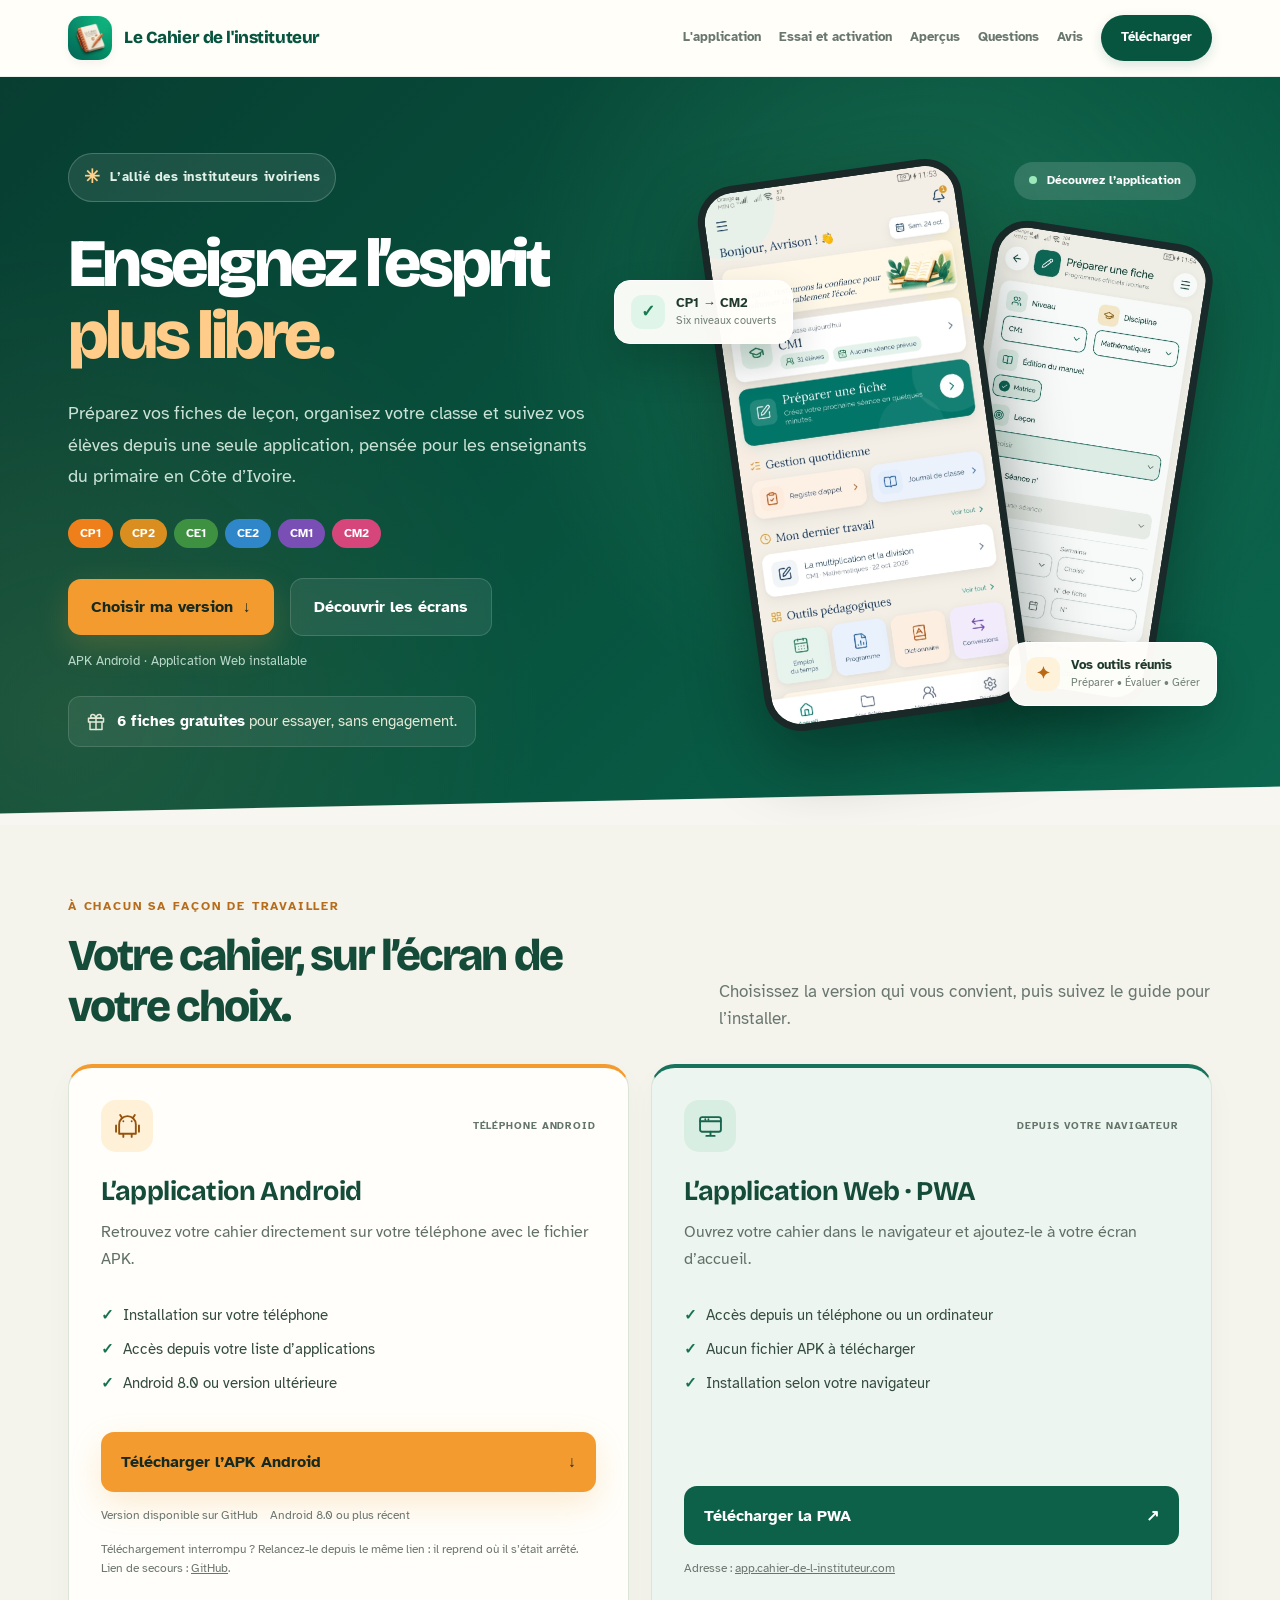
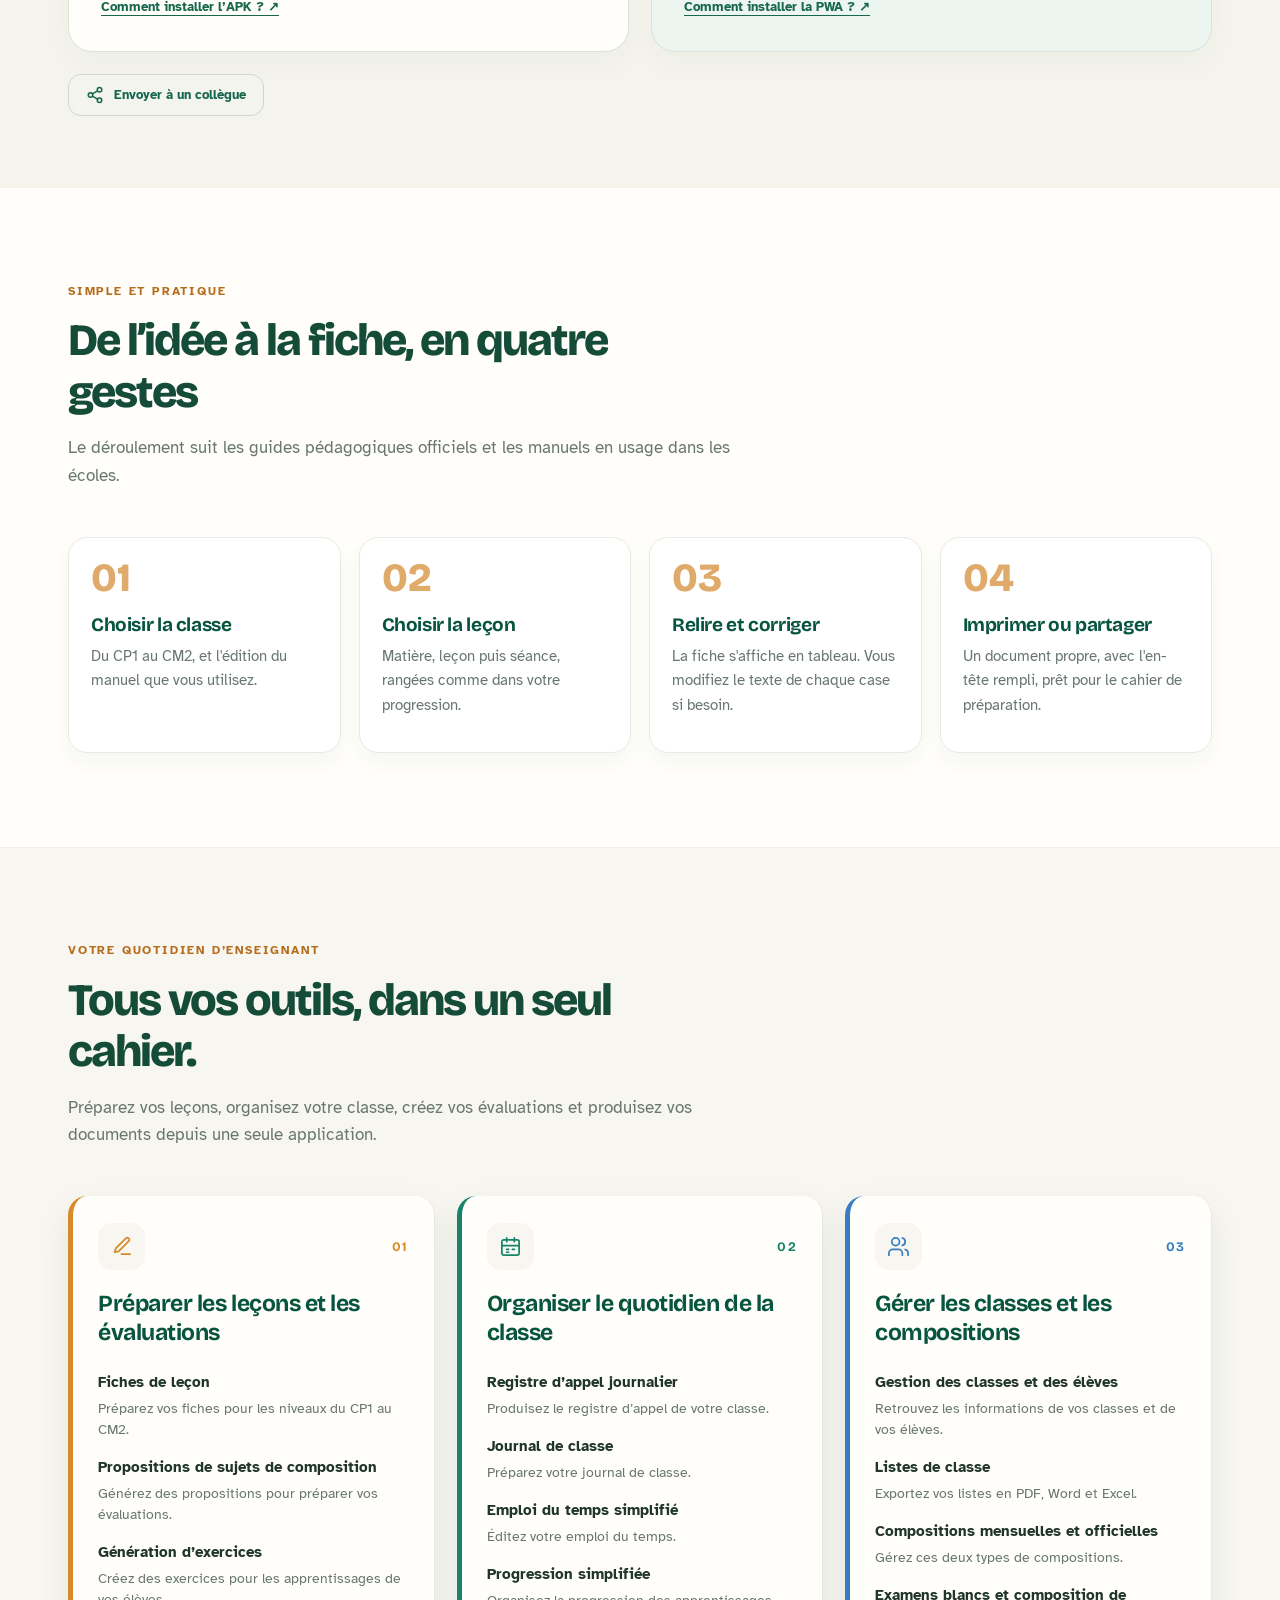
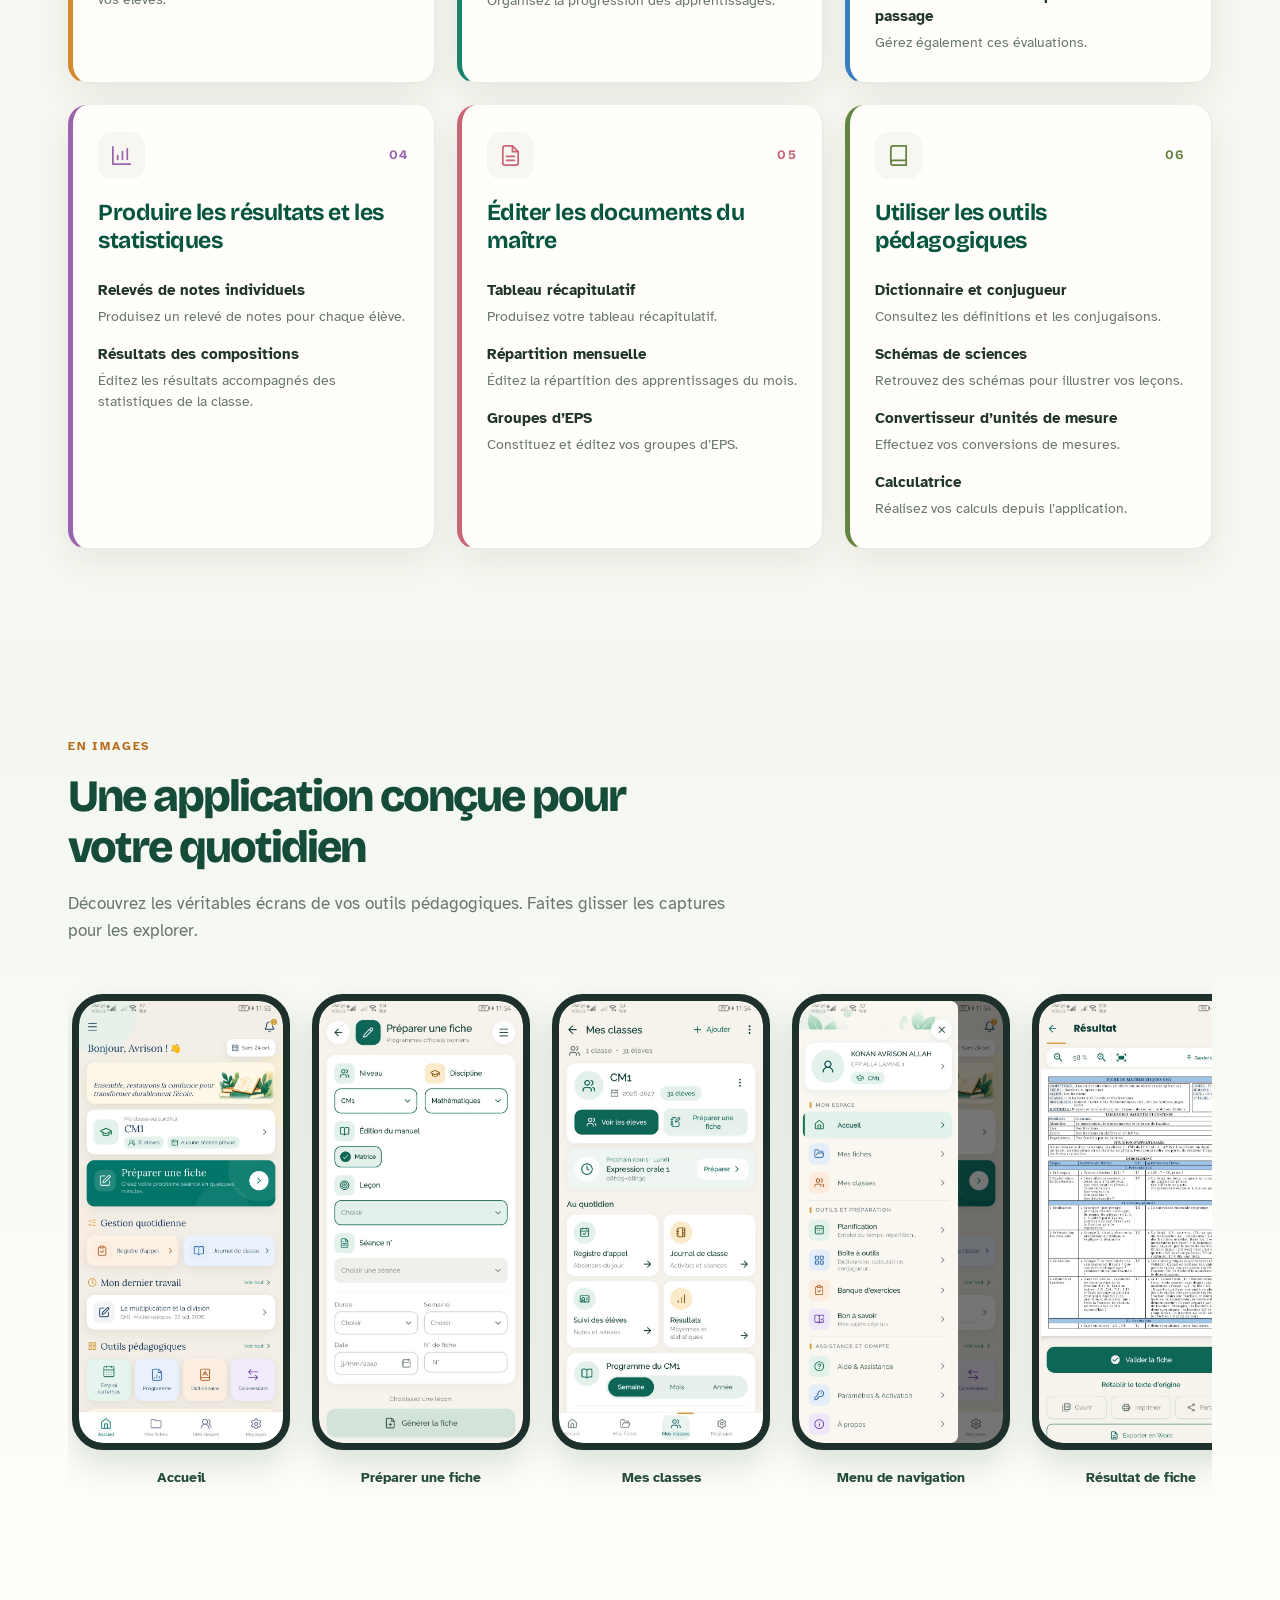
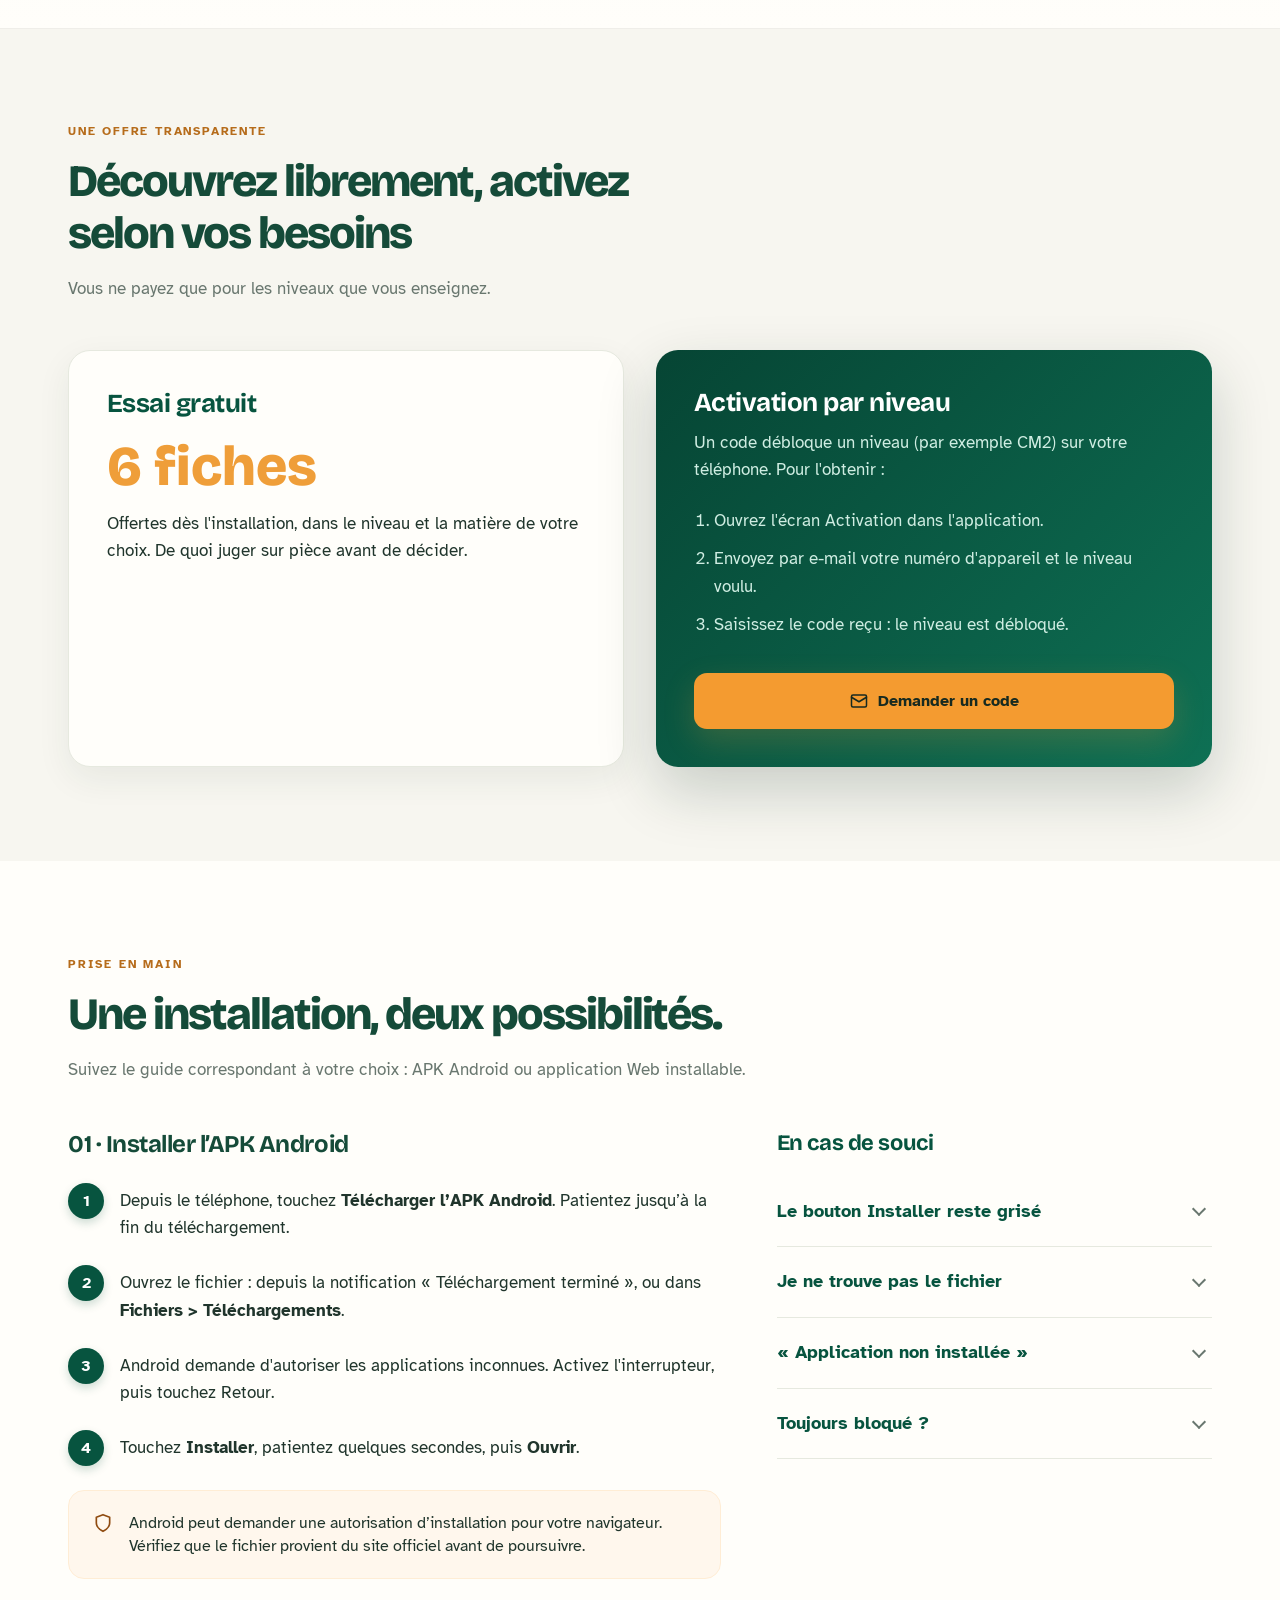
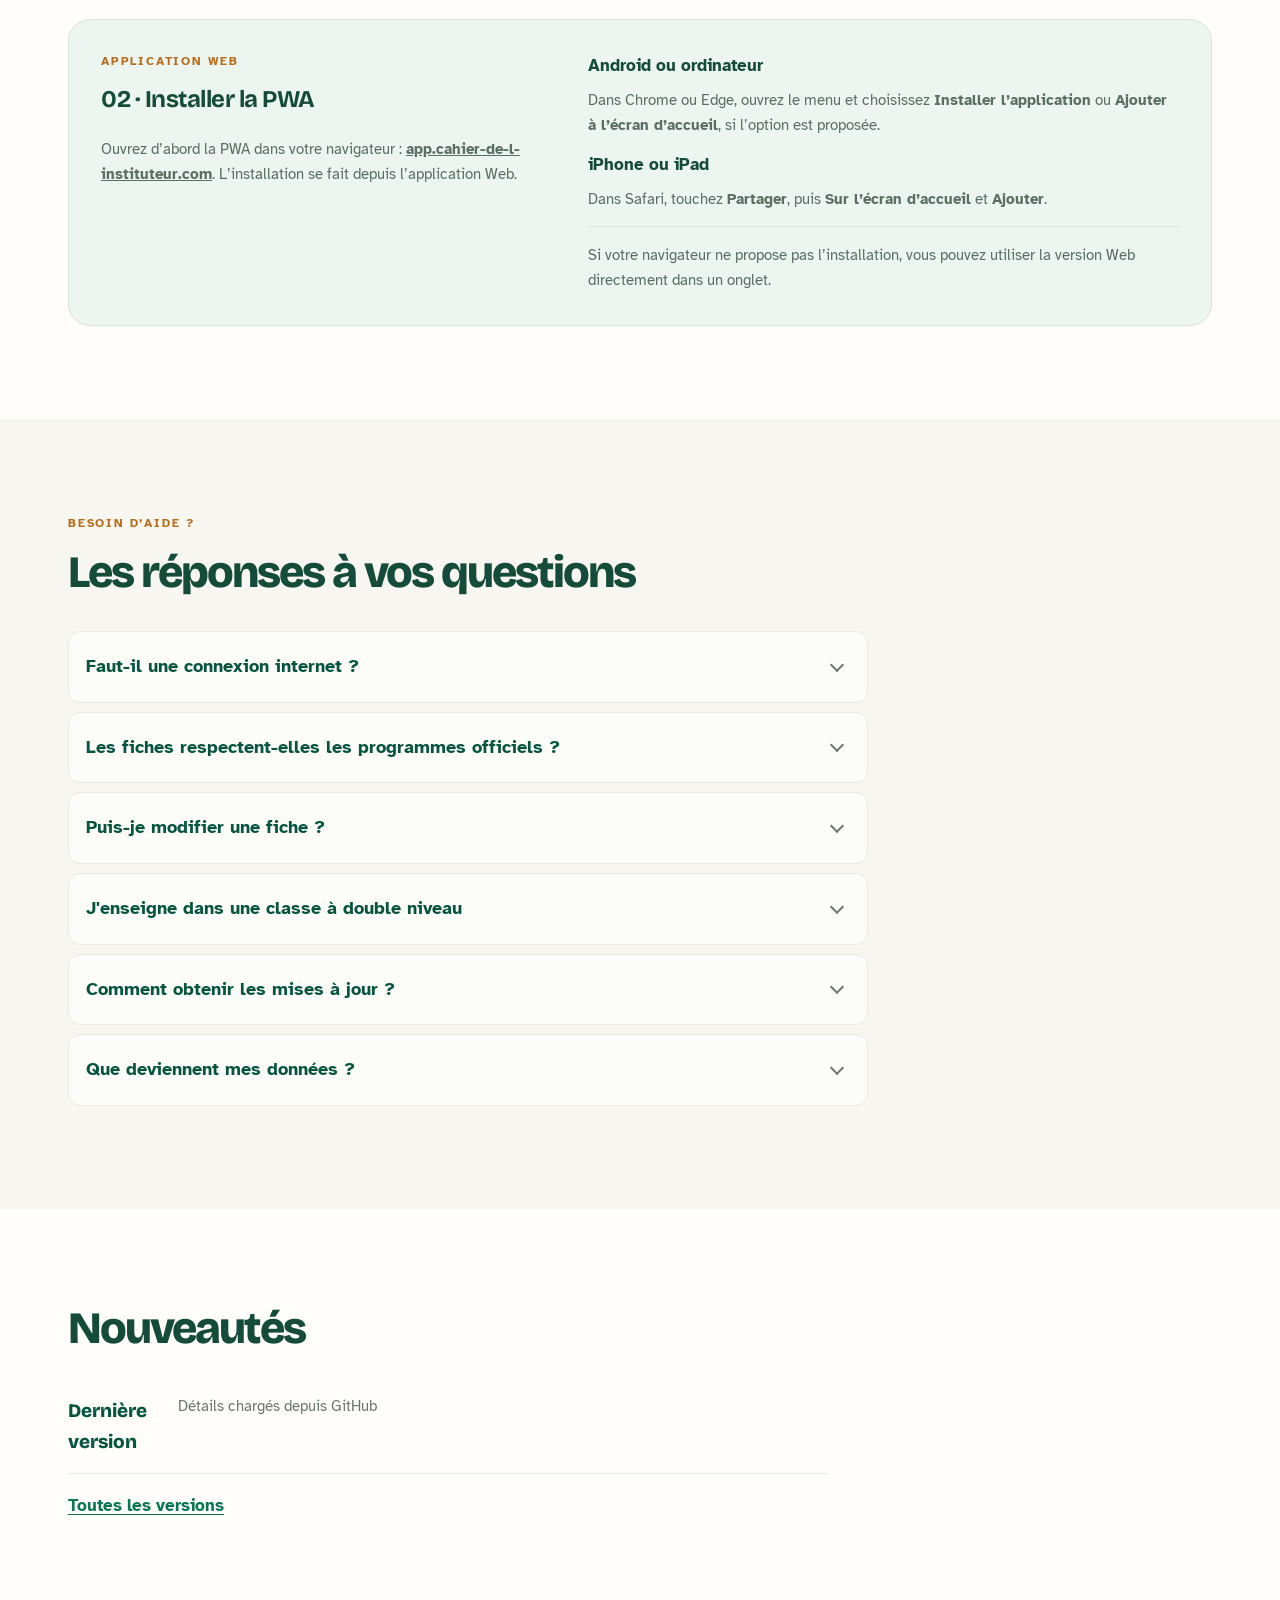
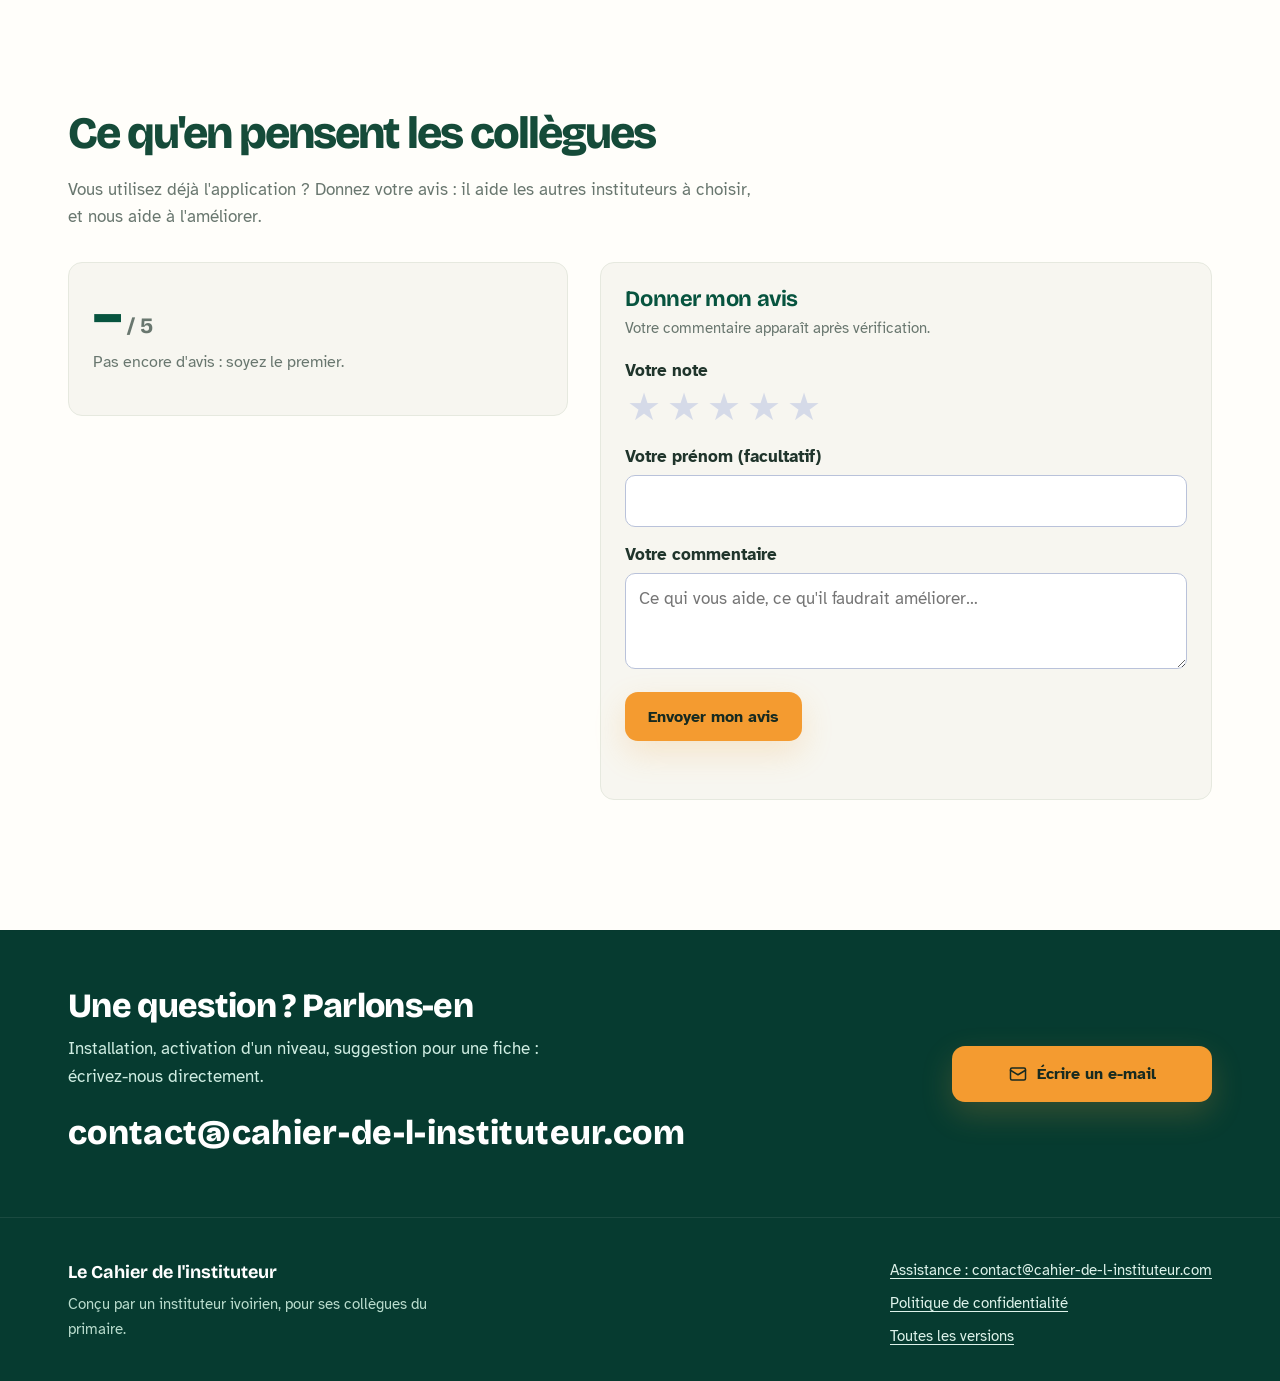
==== index.html @ 4573db26 "Mise a jour : version 1.9.7 (build 32) ; boutons vers l'APK 1.9.7 (R2) Co-Authored-By: Claude Fable " ====
<!DOCTYPE html>
<html lang="fr">
<head>
<meta charset="UTF-8">
<meta name="viewport" content="width=device-width, initial-scale=1, viewport-fit=cover">
<title>Le Cahier de l'instituteur — Le compagnon des enseignants du primaire</title>
<meta name="description" content="Préparez vos fiches de leçon en quelques minutes, du CP1 au CM2, selon les programmes officiels de Côte d'Ivoire. Application Android gratuite à l'essai : 6 fiches gratuites.">

<meta property="og:type" content="website">
<meta property="og:title" content="Le Cahier de l'instituteur">
<meta property="og:description" content="Vos fiches de leçon prêtes en quelques minutes, du CP1 au CM2. 6 fiches gratuites pour essayer.">
<meta property="og:url" content="https://avrison2026.github.io/cahier-instituteur-site/">
<meta property="og:image" content="https://avrison2026.github.io/cahier-instituteur-site/images/apercu-partage.jpg">
<meta property="og:image:width" content="1200">
<meta property="og:image:height" content="630">
<meta property="og:image:alt" content="Le Cahier de l'instituteur : vos fiches de leçon prêtes en quelques minutes, du CP1 au CM2">
<meta name="twitter:card" content="summary_large_image">
<meta name="theme-color" content="#064E3B">

<link rel="icon" href="images/logo-officiel-192.png" type="image/png">
<link rel="apple-touch-icon" href="images/logo-officiel-180.png">
<link rel="preconnect" href="https://fonts.googleapis.com">
<link rel="preconnect" href="https://fonts.gstatic.com" crossorigin>
<link href="https://fonts.googleapis.com/css2?family=Atkinson+Hyperlegible:wght@400;700&family=Bricolage+Grotesque:opsz,wght@12..96,500;12..96,700;12..96,800&display=swap" rel="stylesheet">
<style>
  :root {
    --encre: #064E3B; /* vert emeraude profond (couleurs de l'application) */
    --encre-2: #047857;
    --texte: #24252A; /* anthracite de l'application */
    --texte-doux: #5B6170;
    --fond: #FAF9F6; /* ivoire de l'application */
    --papier: #FFFFFF;
    --orange: #EA580C; /* orange de l'application */
    --orange-texte: #9A3412;
    --vert-wa: #1AA856;
    --ligne: #E7E3DA;
    --marge: #E26A6A;
    --bordure: #ECE8DF;
    --titre: 'Bricolage Grotesque', 'Segoe UI', Roboto, sans-serif;
    --corps: 'Atkinson Hyperlegible', 'Segoe UI', Roboto, Arial, sans-serif;
    --ombre-douce: 0 10px 25px -5px rgba(6, 78, 59, 0.08);
    --ombre-forte: 0 25px 50px -12px rgba(6, 78, 59, 0.25);
  }

  *, *::before, *::after { box-sizing: border-box; }
  html { scroll-behavior: smooth; scroll-padding-top: 80px; }
  @media (prefers-reduced-motion: reduce) { html { scroll-behavior: auto; } }

  body {
    margin: 0;
    background: var(--fond);
    color: var(--texte);
    font-family: var(--corps);
    font-size: 17px;
    line-height: 1.65;
    -webkit-font-smoothing: antialiased;
    -moz-osx-font-smoothing: grayscale;
    padding-bottom: env(safe-area-inset-bottom, 0px);
  }
  h1, h2, h3 { font-family: var(--titre); margin: 0; line-height: 1.15; letter-spacing: -0.02em; }
  p { margin: 0 0 16px; }
  a { color: inherit; transition: color 0.2s ease; }
  img { max-width: 100%; display: block; }
  svg { flex-shrink: 0; }
  :focus-visible { outline: 3px solid var(--orange); outline-offset: 3px; border-radius: 8px; }

  .wrap { max-width: 1140px; margin: 0 auto; padding: 0 24px; }

  /* ---------- barre du haut ---------- */
  .barre {
    position: sticky; top: 0; z-index: 20;
    background: rgba(250, 249, 246, 0.88);
    backdrop-filter: blur(12px);
    -webkit-backdrop-filter: blur(12px);
    border-bottom: 1px solid rgba(236, 232, 223, 0.8);
    padding-top: env(safe-area-inset-top, 0px);
    transition: all 0.3s ease;
  }
  .barre .wrap { display: flex; align-items: center; justify-content: space-between; height: 64px; gap: 16px; }
  .marque { display: flex; align-items: center; gap: 12px; text-decoration: none; color: var(--encre); font-family: var(--titre); font-weight: 800; font-size: 18px; letter-spacing: -0.01em; }
  .marque img { width: 36px; height: 36px; border-radius: 10px; box-shadow: 0 4px 10px rgba(0,0,0,0.05); }
  .barre nav { display: flex; align-items: center; gap: 28px; }
  .barre nav a { color: var(--texte-doux); text-decoration: none; font-size: 15px; font-weight: 500; }
  .barre nav a:hover { color: var(--encre); }
  .barre .mini-btn {
    background: var(--encre); color: #fff; font-weight: 700;
    padding: 10px 18px; border-radius: 10px;
    box-shadow: 0 4px 12px rgba(6, 78, 59, 0.15);
  }
  .barre .mini-btn:hover { color: #fff; background: var(--encre-2); transform: translateY(-1px); }
  @media (max-width: 768px) { .barre nav a:not(.mini-btn) { display: none; } }

  /* ---------- héros ---------- */
  .hero {
    background-color: var(--encre);
    background-image: radial-gradient(circle at 100% 0%, rgba(255,255,255,0.05) 0%, transparent 40%),
                      repeating-linear-gradient(to bottom, transparent 0 31px, rgba(255,255,255,0.03) 31px 32px);
    color: #fff;
    padding: 72px 0 96px;
    overflow: hidden;
    position: relative;
  }
  .hero::after {
    content: ""; position: absolute; bottom: -20px; left: 0; right: 0; height: 40px;
    background: var(--papier); transform: skewY(-1deg);
  }
  .hero .wrap { display: grid; grid-template-columns: 1.1fr 0.9fr; gap: 56px; align-items: center; position: relative; z-index: 2; }
  @media (max-width: 900px) { .hero .wrap { grid-template-columns: 1fr; gap: 56px; } }

  .hero h1 { font-size: clamp(36px, 5.5vw, 60px); font-weight: 800; max-width: 14ch; line-height: 1.1; }
  .hero .accroche { font-size: 20px; color: #CFEDE2; max-width: 44ch; margin: 20px 0 28px; line-height: 1.5; font-weight: 400; }

  .niveaux { display: flex; flex-wrap: wrap; gap: 8px; margin: 0 0 32px; padding: 0; list-style: none; }
  .niveaux li { font-weight: 700; font-size: 14px; padding: 6px 14px; border-radius: 999px; color: #fff; box-shadow: inset 0 0 0 1px rgba(255,255,255,0.1); }

  .actions { display: flex; flex-wrap: wrap; gap: 16px; align-items: center; }
  .btn {
    display: inline-flex; align-items: center; justify-content: center; gap: 10px;
    font-family: var(--corps); font-weight: 700; font-size: 17px;
    padding: 16px 28px; border-radius: 12px; text-decoration: none; border: 0; cursor: pointer;
    transition: all 0.2s cubic-bezier(0.16, 1, 0.3, 1);
  }
  .btn:active { transform: scale(0.98); }
  .btn-principal { background: var(--orange); color: #fff; box-shadow: 0 8px 24px rgba(234, 88, 12, 0.3); }
  .btn-principal:hover { background: #F26B1F; transform: translateY(-2px); box-shadow: 0 12px 28px rgba(234, 88, 12, 0.4); }
  .btn-secondaire { background: rgba(255,255,255,0.08); color: #fff; border: 1px solid rgba(255,255,255,0.15); backdrop-filter: blur(8px); }
  .btn-secondaire:hover { background: rgba(255,255,255,0.15); transform: translateY(-2px); }
  .btn-wa { background: var(--vert-wa); color: #fff; box-shadow: 0 8px 20px rgba(26, 168, 86, 0.25); }
  .btn-wa:hover { background: #1DBF62; transform: translateY(-2px); }

  .infos-apk {
    display: flex; flex-wrap: wrap; gap: 6px 20px;
    margin: 20px 0 0; padding: 0; list-style: none;
    font-size: 14px; color: #A6D9C6; font-weight: 500;
  }
  .infos-apk li { display: inline-flex; align-items: center; gap: 6px; }
  .infos-apk:empty { display: none; }

  .essai {
    margin-top: 32px; display: inline-flex; align-items: center; gap: 12px;
    padding: 12px 18px; border-radius: 12px;
    background: rgba(234, 88, 12, 0.1); border: 1px solid rgba(234, 88, 12, 0.25);
    color: #FFD9B3; font-size: 15px; font-weight: 500;
  }
  .essai strong { color: #fff; }

  @media (max-width: 560px) {
    .actions .btn { width: 100%; }
  }

  /* ---------- la fiche (élément visuel principal) ---------- */
  .scene { position: relative; max-width: 480px; margin: 0 auto; width: 100%; padding-bottom: 40px; perspective: 1000px; }
  .fiche {
    position: relative;
    background-color: #fff;
    background-image:
      linear-gradient(to right, transparent 0 38px, var(--marge) 38px 40px, transparent 40px),
      repeating-linear-gradient(to bottom, transparent 0 25px, var(--ligne) 25px 26px);
    color: #1A2033;
    border-radius: 8px;
    padding: 24px 24px 26px 56px;
    transform: rotateX(2deg) rotateY(-4deg) rotateZ(-2deg);
    box-shadow: var(--ombre-forte);
    animation: poser 1s cubic-bezier(0.16, 1, 0.3, 1) both;
  }
  @keyframes poser { from { opacity: 0; transform: translateY(30px) rotateX(10deg) rotateY(-10deg) rotateZ(-6deg); } to { opacity: 1; transform: rotateX(2deg) rotateY(-4deg) rotateZ(-2deg); } }
  .fiche-titre { font-family: var(--titre); font-weight: 800; font-size: 19px; color: var(--encre); margin-bottom: 12px; }
  .fiche-entete { display: grid; grid-template-columns: 1fr 1fr; gap: 4px 16px; font-size: 12px; margin-bottom: 16px; line-height: 1.8; color: var(--texte-doux); }
  .fiche-entete b { color: var(--encre); font-weight: 700; }
  .fiche table { width: 100%; border-collapse: separate; border-spacing: 0; border: 1px solid #D6D2C8; border-radius: 6px; overflow: hidden; font-size: 11.5px; line-height: 1.5; background: rgba(255,255,255,0.95); }
  .fiche th, .fiche td { border-bottom: 1px solid #ECE8DF; border-right: 1px solid #ECE8DF; padding: 6px 8px; vertical-align: top; text-align: left; }
  .fiche th:last-child, .fiche td:last-child { border-right: none; }
  .fiche tbody tr:last-child td { border-bottom: none; }
  .fiche th { background: #F3F1EC; color: var(--encre); font-size: 11px; font-weight: 700; text-transform: uppercase; letter-spacing: 0.05em; }
  .fiche .bande td { background: #FFF7ED; font-weight: 700; color: var(--orange-texte); }
  .trait { display: block; height: 6px; border-radius: 3px; background: #D6D2C8; margin: 6px 0; }
  .trait.c { width: 65%; } .trait.m { width: 80%; }

  .tampon {
    position: absolute; right: -10px; top: -16px; transform: rotate(8deg);
    background: var(--orange); color: #fff; font-weight: 800; font-size: 13px; text-transform: uppercase; letter-spacing: 0.05em;
    padding: 8px 14px; border-radius: 8px; box-shadow: 0 8px 16px rgba(234, 88, 12, 0.25);
  }
  .telephone {
    position: absolute; right: -20px; bottom: -10px; width: 140px;
    border: 8px solid #0F172A; border-radius: 26px; overflow: hidden;
    background: #0F172A; box-shadow: 0 20px 40px rgba(0,0,0,0.4);
    transform: rotate(5deg) translateY(0); transition: transform 0.3s ease;
  }
  .telephone:hover { transform: rotate(2deg) translateY(-5px); }
  .telephone img { width: 100%; height: auto; border-radius: 18px; display: block; }
  @media (max-width: 480px) {
    .fiche { padding-left: 48px; }
    .telephone { width: 110px; right: -10px; }
  }
  @media (prefers-reduced-motion: reduce) { .fiche { animation: none; transform: none; } .telephone:hover { transform: none; } }

  /* ---------- sections ---------- */
  .section { padding: 96px 0; }
  .section.blanc { background: var(--papier); box-shadow: 0 1px 0 rgba(0,0,0,0.03); position: relative; z-index: 1; }
  .section h2 { font-size: clamp(30px, 4vw, 42px); font-weight: 800; color: var(--encre); max-width: 20ch; letter-spacing: -0.02em; }
  .chapeau { color: var(--texte-doux); max-width: 58ch; margin-top: 16px; font-size: 19px; line-height: 1.6; }

  /* étapes */
  .etapes { list-style: none; padding: 0; margin: 48px 0 0; display: grid; grid-template-columns: repeat(4, 1fr); gap: 32px; counter-reset: e; }
  @media (max-width: 900px) { .etapes { grid-template-columns: 1fr 1fr; gap: 40px 24px; } }
  @media (max-width: 520px) { .etapes { grid-template-columns: 1fr; gap: 32px; } }
  .etapes li { counter-increment: e; position: relative; padding-top: 56px; }
  .etapes li::before {
    content: "0" counter(e);
    position: absolute; top: 0; left: 0;
    font-family: var(--titre); font-weight: 800; font-size: 42px; line-height: 1; color: var(--orange); opacity: 0.9;
  }
  .etapes h3 { font-size: 20px; color: var(--encre); margin-bottom: 8px; }
  .etapes p { color: var(--texte-doux); font-size: 16.5px; }
  @media (max-width: 520px) {
    .etapes li { padding: 4px 0 0 64px; }
    .etapes li::before { top: 0; font-size: 36px; }
  }

  /* fonctions regroupées par usage */
  .usages { display: grid; grid-template-columns: repeat(3, 1fr); gap: 24px; margin-top: 48px; }
  @media (max-width: 900px) { .usages { grid-template-columns: 1fr; } }
  .usage { background: var(--papier); border: 1px solid var(--bordure); border-top: 5px solid var(--c, var(--encre)); border-radius: 16px; padding: 28px 24px 16px; box-shadow: var(--ombre-douce); transition: transform 0.2s ease, box-shadow 0.2s ease; }
  .usage:hover { transform: translateY(-4px); box-shadow: var(--ombre-forte); }
  .section.blanc .usage { background: var(--fond); }
  .usage h3 { font-size: 22px; color: var(--encre); margin-bottom: 20px; }
  .usage ul { list-style: none; padding: 0; margin: 0; }
  .usage li { display: flex; gap: 14px; padding: 0 0 18px; }
  .usage li svg { color: var(--c, var(--encre)); margin-top: 2px; flex-shrink: 0; }
  .usage li b { display: block; color: var(--texte); font-weight: 700; margin-bottom: 2px; }
  .usage li span { color: var(--texte-doux); font-size: 15.5px; display: block; line-height: 1.5; }

  .disciplines { display: flex; flex-wrap: wrap; gap: 10px; margin: 24px 0 0; padding: 0; list-style: none; }
  .disciplines li { background: var(--fond); border: 1px solid var(--bordure); padding: 6px 16px; border-radius: 999px; font-size: 15px; font-weight: 500; color: var(--texte); }

  /* captures */
  .galerie { display: flex; gap: 32px; overflow-x: auto; padding: 16px 4px 32px; margin-top: 40px; scroll-snap-type: x mandatory; scrollbar-width: none; }
  .galerie::-webkit-scrollbar { display: none; }
  .galerie figure { margin: 0; flex: 0 0 200px; scroll-snap-align: center; }
  .galerie .cadre { border: 8px solid #0F172A; border-radius: 30px; overflow: hidden; background: #0F172A; box-shadow: var(--ombre-forte); }
  .galerie img { width: 100%; height: auto; border-radius: 22px; display: block; }
  .galerie figcaption { margin-top: 16px; text-align: center; font-weight: 700; color: var(--texte-doux); font-size: 15px; }

  /* activation */
  .activation { display: grid; grid-template-columns: 1fr 1fr; gap: 32px; margin-top: 48px; align-items: stretch; }
  @media (max-width: 820px) { .activation { grid-template-columns: 1fr; } }
  .formule { border-radius: 20px; padding: 40px 32px; display: flex; flex-direction: column; }
  .formule.essai-gratuit { background: var(--papier); border: 1px solid var(--bordure); box-shadow: var(--ombre-douce); }
  .formule.niveau { background: var(--encre); color: #CFEDE2; box-shadow: var(--ombre-forte); }
  .formule h3 { font-size: 26px; margin-bottom: 12px; }
  .formule.essai-gratuit h3 { color: var(--encre); }
  .formule.niveau h3 { color: #fff; }
  .formule p { font-size: 16.5px; line-height: 1.6; }
  .formule ol { padding-left: 20px; margin: 8px 0 24px; flex-grow: 1; }
  .formule ol li { margin-bottom: 10px; }
  .formule .grand { font-family: var(--titre); font-weight: 800; font-size: 56px; color: var(--orange); line-height: 1; margin: 8px 0 16px; }

  /* installation */
  .install { display: grid; grid-template-columns: 1.2fr 0.8fr; gap: 56px; margin-top: 48px; }
  @media (max-width: 860px) { .install { grid-template-columns: 1fr; gap: 40px; } }
  .install ol { margin: 0; padding: 0; list-style: none; counter-reset: i; }
  .install ol li { counter-increment: i; display: flex; gap: 16px; margin-bottom: 24px; align-items: flex-start; }
  .install ol li::before {
    content: counter(i); flex-shrink: 0; width: 36px; height: 36px; border-radius: 50%;
    background: var(--encre); color: #fff; font-weight: 700; display: grid; place-items: center; font-size: 16px; box-shadow: 0 4px 10px rgba(6,78,59,0.2);
  }
  .install ol li div { padding-top: 4px; font-size: 16.5px; }
  .note {
    display: flex; gap: 16px; padding: 20px 24px; border-radius: 16px;
    background: #FFF7ED; border: 1px solid #FFEDD5; color: var(--texte); font-size: 15.5px; line-height: 1.5;
  }
  .note svg { color: var(--orange-texte); flex-shrink: 0; margin-top: 2px; }
  .note p { margin: 0; }
  .depannage h3 { font-size: 22px; color: var(--encre); margin: 0 0 20px; }

  /* questions & versions */
  details { border-bottom: 1px solid var(--bordure); }
  summary {
    list-style: none; cursor: pointer; padding: 20px 40px 20px 0; position: relative;
    font-weight: 700; color: var(--encre); font-size: 18px; transition: color 0.2s ease;
  }
  summary:hover { color: var(--orange); }
  summary::-webkit-details-marker { display: none; }
  summary::after {
    content: ""; position: absolute; right: 8px; top: 50%; width: 10px; height: 10px;
    border-right: 2px solid var(--texte-doux); border-bottom: 2px solid var(--texte-doux);
    transform: translateY(-70%) rotate(45deg); transition: transform 0.2s cubic-bezier(0.16, 1, 0.3, 1);
  }
  details[open] summary::after { transform: translateY(-30%) rotate(-135deg); }
  details .reponse { padding: 0 0 24px; color: var(--texte-doux); max-width: 68ch; font-size: 16.5px; line-height: 1.6; }
  .faq { margin-top: 32px; max-width: 800px; }


  .versions { list-style: none; padding: 0; margin: 24px 0 0; max-width: 760px; }
  .versions li { display: grid; grid-template-columns: 92px 1fr; gap: 6px 18px; padding: 16px 0; border-bottom: 1px solid var(--bordure); }
  .versions .num { font-family: var(--titre); font-weight: 800; color: var(--encre); font-size: 19px; }
  .versions .date { color: var(--texte-doux); font-size: 14.5px; }
  .versions .notes { grid-column: 2; color: var(--texte-doux); font-size: 15.5px; }
  .versions .actuelle { display: inline-block; margin-left: 8px; font-size: 12.5px; font-weight: 700; color: var(--orange-texte); background: #FFF1E3; padding: 1px 8px; border-radius: 999px; vertical-align: 2px; }
  .lien-fleche { display: inline-block; margin-top: 18px; color: var(--encre-2); font-weight: 700; text-underline-offset: 3px; }


  /* ---------- avis et commentaires ---------- */
  .avis-grille { display: grid; grid-template-columns: 0.9fr 1.1fr; gap: 32px; margin-top: 32px; align-items: start; }
  @media (max-width: 860px) { .avis-grille { grid-template-columns: 1fr; } }
  .avis-note-moyenne { background: var(--papier); border: 1px solid var(--bordure); border-radius: 14px; padding: 24px; }
  .avis-grand { font-family: var(--titre); font-weight: 800; font-size: 56px; line-height: 1; color: var(--encre); }
  .avis-grand small { font-size: 22px; color: var(--texte-doux); font-weight: 700; }
  .etoiles { color: var(--orange); letter-spacing: 2px; font-size: 22px; line-height: 1; }
  .etoiles .vide { color: #D5DAE8; }
  .avis-nb { color: var(--texte-doux); font-size: 15.5px; margin: 6px 0 16px; }
  .barres { list-style: none; margin: 0; padding: 0; display: grid; gap: 6px; }
  .barres li { display: grid; grid-template-columns: 30px 1fr 28px; gap: 10px; align-items: center; font-size: 14px; color: var(--texte-doux); }
  .barres .piste { height: 8px; border-radius: 4px; background: #E6EAF4; overflow: hidden; }
  .barres .piste i { display: block; height: 100%; background: var(--orange); border-radius: 4px; }
  .avis-form { background: var(--papier); border: 1px solid var(--bordure); border-radius: 14px; padding: 24px; }
  .avis-form h3 { font-size: 22px; color: var(--encre); margin-bottom: 4px; }
  .avis-form .aide { color: var(--texte-doux); font-size: 15px; margin-bottom: 16px; }
  .avis-form fieldset { border: 0; padding: 0; margin: 0 0 14px; }
  .avis-form legend { font-weight: 700; margin-bottom: 4px; padding: 0; }
  .choix-etoiles { display: inline-flex; flex-direction: row-reverse; justify-content: flex-end; gap: 2px; }
  .choix-etoiles input { position: absolute; opacity: 0; width: 1px; height: 1px; }
  .choix-etoiles label { font-size: 38px; line-height: 1; color: #D5DAE8; cursor: pointer; padding: 0 2px; }
  .choix-etoiles label:hover, .choix-etoiles label:hover ~ label,
  .choix-etoiles input:checked ~ label { color: var(--orange); }
  .choix-etoiles input:focus-visible + label { outline: 3px solid var(--orange); outline-offset: 2px; border-radius: 6px; }
  .champ { margin-bottom: 14px; }
  .champ label { display: block; font-weight: 700; margin-bottom: 4px; }
  .champ input, .champ textarea {
    width: 100%; font: inherit; padding: 11px 13px; border-radius: 10px;
    border: 1px solid #B9C2DA; background: #fff; color: var(--texte);
  }
  .champ textarea { min-height: 96px; resize: vertical; }
  .sr { position: absolute; width: 1px; height: 1px; overflow: hidden; clip: rect(0 0 0 0); white-space: nowrap; }
  .piege { position: absolute; left: -9999px; width: 1px; height: 1px; overflow: hidden; }
  .avis-message { margin: 12px 0 0; font-size: 15.5px; min-height: 1.4em; }
  .avis-message.ok { color: #17713F; font-weight: 700; }
  .avis-message.erreur { color: #B3261E; font-weight: 700; }
  .commentaires { list-style: none; margin: 36px 0 0; padding: 0; display: grid; grid-template-columns: repeat(2, 1fr); gap: 16px; }
  @media (max-width: 720px) { .commentaires { grid-template-columns: 1fr; } }
  .commentaires li { background: var(--papier); border: 1px solid var(--bordure); border-radius: 12px; padding: 16px 18px; }
  .commentaires .etoiles { font-size: 17px; }
  .commentaires p { margin: 8px 0 10px; white-space: pre-line; }
  .commentaires .auteur { font-size: 14px; color: var(--texte-doux); }
  .section.blanc .avis-note-moyenne, .section.blanc .avis-form, .section.blanc .commentaires li { background: var(--fond); }


  /* contact */
  .contact { background: var(--encre); color: #CFEDE2; padding: 56px 0; border-bottom: 1px solid rgba(255,255,255,.08); }
  .contact .wrap { display: flex; flex-wrap: wrap; align-items: center; justify-content: space-between; gap: 28px; }
  .contact h2 { color: #fff; font-size: clamp(26px, 3.4vw, 34px); font-weight: 800; }
  .contact p { margin: 10px 0 0; max-width: 46ch; }
  .numero { display: inline-block; margin-top: 14px; font-family: var(--titre); font-weight: 800; font-size: clamp(26px, 4vw, 34px); color: #fff; text-decoration: none; letter-spacing: .01em; }
  .numero:hover { color: #FFD9B3; }
  .contact .actions { flex-direction: column; align-items: stretch; min-width: 260px; }
  @media (max-width: 560px) { .contact .actions { width: 100%; min-width: 0; } }

  /* pied de page */
  footer { background: var(--encre); color: #B9DCCD; padding: 40px 0 32px; font-size: 15px; }
  footer .wrap { display: flex; flex-wrap: wrap; justify-content: space-between; gap: 24px; align-items: flex-start; }
  footer .signature { max-width: 40ch; }
  footer .signature strong { color: #fff; display: block; font-family: var(--titre); font-size: 18px; margin-bottom: 4px; }
  footer nav { display: flex; flex-direction: column; gap: 8px; }
  footer a { color: #DDF2EA; text-underline-offset: 3px; }

  /* barre de téléchargement fixe (mobile) */
  .barre-bas {
    position: fixed; left: 0; right: 0; bottom: 0; z-index: 30;
    background: var(--papier); border-top: 1px solid var(--bordure);
    padding: 10px 16px calc(10px + env(safe-area-inset-bottom, 0px));
    display: none; align-items: center; gap: 12px;
    box-shadow: 0 -8px 24px rgba(15,31,77,.12);
    transform: translateY(110%); transition: transform .2s ease;
  }
  .barre-bas.visible { transform: translateY(0); }
  .barre-bas img { width: 40px; height: 40px; border-radius: 10px; }
  .barre-bas .t { flex: 1; min-width: 0; font-size: 14px; line-height: 1.3; color: var(--texte-doux); }
  .barre-bas .t b { display: block; color: var(--texte); font-size: 15px; }
  .barre-bas .btn { padding: 11px 16px; font-size: 15.5px; }
  @media (max-width: 720px) { .barre-bas { display: flex; } footer { padding-bottom: 96px; } }
  @media (prefers-reduced-motion: reduce) { .barre-bas { transition: none; } }

/* === Refonte vitrine 2026 : captures réelles, identité émeraude-ivoire === */
:root { --encre:#07543f; --encre-2:#0b7656; --fond:#f7f6f0; --papier:#fffefa; --texte:#20352c; --texte-doux:#69776f; --bordure:#e6e9df; --orange:#ef9e39; --orange-texte:#8f4b10; --ombre-douce:0 12px 34px rgba(25,56,42,.07); --ombre-forte:0 24px 60px rgba(16,46,34,.20); }
body { overflow-x:hidden; background:var(--fond); }
.wrap { max-width:1200px; padding:0 28px; }
.barre { background:rgba(255,254,250,.93); border-bottom:1px solid rgba(7,84,63,.08); }
.barre .wrap { height:76px; }
.marque { font-size:17px; letter-spacing:-.025em; }
.marque img { height:44px; width:44px; border-radius:14px; }
.barre nav { gap:22px; }
.barre nav a { font-size:13.5px; font-weight:700; }
.barre .mini-btn { background:var(--encre); border-radius:999px; padding:12px 20px; }
.hero { padding:100px 0 100px; min-height:700px; background:#073e31; background-image: radial-gradient(circle at 72% 32%,rgba(60,165,117,.3),transparent 40%),radial-gradient(circle at 5% 85%,rgba(248,187,91,.1),transparent 35%),linear-gradient(135deg,#073e31 0%,#07543f 55%,#0c664e 100%); }
.hero::after { background:var(--fond); bottom:-29px; height:54px; transform:skewY(-1.2deg); }
.hero .wrap { grid-template-columns:1fr 1.08fr; gap:38px; }
.hero-eyebrow { display:inline-flex; align-items:center; gap:9px; border:1px solid rgba(255,255,255,.2); background:rgba(255,255,255,.085); padding:8px 15px; border-radius:99px; font-size:13px; letter-spacing:.04em; font-weight:700; color:#e0f1e8; margin-bottom:26px; }
.eyebrow-spark { color:#ffd18a; font-size:19px; }
.hero h1 { font-size:clamp(42px,5.3vw,73px); max-width:12ch; line-height:1.06; letter-spacing:-.055em; }
.hero h1 em { color:#ffcc89; font-style:normal; }
.hero .accroche { font-size:18px; line-height:1.75; max-width:47ch; color:#cbe2d6; margin:26px 0; }
.niveaux { gap:7px; margin-bottom:30px; }
.compteur-telechargements { display:inline-flex; align-items:center; gap:12px; margin-top:23px; padding:13px 17px; border:1px solid rgba(255,255,255,.2); border-radius:16px; background:rgba(255,255,255,.09); color:#fff; }
.compteur-telechargements .compteur-icone { width:40px; height:40px; display:grid; place-items:center; border-radius:12px; background:rgba(255,204,137,.17); color:#ffcc89; font-size:22px; }
.compteur-telechargements strong { font-family:var(--titre); font-size:25px; line-height:1.1; display:block; font-variant-numeric:tabular-nums; }
.compteur-telechargements small { color:#cbe2d6; font-size:12px; display:block; }
.compteur-telechargements[hidden] { display:none; }

.niveaux li { box-shadow:none; font-size:12px; padding:5px 12px; }
.btn { border-radius:13px; font-size:15.5px; padding:15px 23px; }
.btn-principal { background:#f49b30; color:#172a20; box-shadow:0 12px 32px rgba(239,158,57,.2); }
.btn-principal:hover { background:#ffb456; color:#172a20; }
.btn-secondaire { background:rgba(255,255,255,.08); }
.infos-apk { color:#bad9cc; }
.essai { margin-top:24px; border-radius:12px; background:rgba(255,255,255,.07); border:1px solid rgba(255,255,255,.13); color:#e4e9d6; }
.showcase { height:590px; max-width:580px; padding:0; isolation:isolate; }
.showcase-glow { position:absolute; width:480px; height:480px; border-radius:50%; background:radial-gradient(circle,#43a98044,transparent 68%); left:7%; top:5%; }
.showcase-label { position:absolute; top:7px; right:16px; border-radius:30px; font-size:12px; font-weight:800; background:rgba(255,255,255,.14); padding:9px 15px; color:#fff; }
.live-dot { display:inline-block; margin-right:6px; width:8px; height:8px; border-radius:50%; background:#9ae8bb; }
.showcase-phone { position:absolute; border:7px solid #1b2828; background:#1b2828; border-radius:37px; overflow:hidden; box-shadow:0 30px 70px rgba(0,20,14,.42), inset 0 1px 2px #fff3; }
.showcase-phone img { display:block; width:100%; height:100%; object-fit:cover; object-position:top; border-radius:29px; }
.showcase-main { width:266px; height:550px; left:16%; top:15px; transform:rotate(-8deg); z-index:2; }
.showcase-secondary { width:224px; height:465px; right:5%; top:75px; transform:rotate(9deg); z-index:1; opacity:.97; }
.showcase-float { position:absolute; z-index:3; display:flex; align-items:center; gap:11px; padding:13px 16px; color:#213a2e; background:rgba(255,254,250,.97); border:1px solid #fff; border-radius:16px; box-shadow:0 20px 40px rgba(0,23,15,.2); }
.showcase-float strong,.showcase-float small { display:block; white-space:nowrap; }
.showcase-float strong { font-size:13px; line-height:1.4; }
.showcase-float small { font-size:11px; color:#738177; }
.float-icon { display:grid; place-items:center; background:#e0f5e9; color:#187a4f; width:34px; height:34px; border-radius:11px; font-weight:900; }
.float-icon.orange { background:#fff2da; color:#b96813; }
.float-one { top:125px; left:-24px; }
.float-two { bottom:39px; right:-5px; }
.section { padding:94px 0; }
.section h2 { color:#154b39; letter-spacing:-.045em; max-width:23ch; font-size:clamp(32px,3.5vw,46px); }
.section-kicker { color:#b66c1b; font-size:12px; letter-spacing:.15em; font-weight:800; margin-bottom:14px; }
.section.blanc { background:#fffefa; }
.chapeau { font-size:17px; max-width:62ch; }
.etapes { gap:18px; }
.etapes li { background:#fff; border:1px solid #e9eae4; padding:76px 22px 18px; border-radius:19px; box-shadow:0 9px 20px rgba(11,65,44,.045); }
.etapes li::before { top:20px; left:22px; color:#dda15b; font-size:40px; }
.etapes h3 { font-size:19px; }
.etapes p { font-size:15px; }
.usage { border-top:0; border-left:5px solid var(--c); background:#fffefa; border-radius:19px; padding:30px; }
.usage h3 { font-size:25px; }
.disciplines li { background:#fff; border-color:#e2e7dc; }
#captures { background:linear-gradient(180deg,#f3f7f0,#fffefa); }
.galerie { gap:22px; padding:22px 4px 45px; margin-top:28px; }
.galerie figure { flex-basis:218px; transition:transform .25s ease; }
.galerie figure:hover { transform:translateY(-7px); }
.galerie .cadre { border:7px solid #1d302b; border-radius:31px; background:#1d302b; box-shadow:0 15px 33px rgba(22,69,44,.15); }
.galerie img { border-radius:24px; }
.galerie figcaption { color:#254b38; font-size:14px; }
.formule { border-radius:22px; padding:38px; }
.formule.niveau { background:linear-gradient(135deg,#064534,#0e7054); }
.formule.essai-gratuit { background:#fffefa; }
.faq details { background:rgba(255,255,255,.65); border:1px solid #e7eae1; border-radius:12px; margin-bottom:9px; padding:0 17px; }
.contact,footer { background:#063b30; }
@media (max-width:1000px) { .hero .wrap { grid-template-columns:1fr; } .hero h1 { max-width:16ch; } .showcase { margin-top:10px; } }
@media (max-width:720px) { .wrap { padding:0 20px; } .barre .wrap { height:64px; } .marque { font-size:13px; gap:7px; } .marque img { width:35px; height:35px; border-radius:10px; } .barre .mini-btn { font-size:12px; padding:10px 13px; } .hero { padding:54px 0 58px; } .hero h1 { font-size:clamp(39px,10.5vw,54px); } .hero .accroche { font-size:16px; } .showcase { height:475px; width:100%; max-width:410px; margin:20px auto 0; } .showcase-main { width:210px; height:436px; left:8%; top:8px; } .showcase-secondary { width:172px; height:354px; right:2%; top:56px; } .showcase-label { right:0; top:-12px; font-size:10px; } .showcase-float { padding:10px; gap:6px; } .showcase-float strong { font-size:11px; } .showcase-float small { font-size:9px; } .float-icon { width:27px; height:27px; } .float-one { top:105px; left:-4px; } .float-two { bottom:10px; right:-2px; } .section { padding:65px 0; } .etapes { grid-template-columns:1fr 1fr; gap:12px; } .etapes li { padding:60px 14px 12px; } .etapes li::before { top:13px; left:14px; } .etapes h3 { font-size:17px; } .etapes p { font-size:14px; } .galerie figure { flex-basis:190px; } }
@media (max-width:390px) { .showcase-main { left:4%; width:190px; height:395px; } .showcase-secondary { right:0; width:150px; height:311px; } .showcase { height:440px; } .marque { font-size:12px; } .etapes { grid-template-columns:1fr; } }
@media (prefers-reduced-motion:reduce) { .galerie figure,.showcase-phone { transition:none; } }

/* Réorganisation : choix des plateformes et guides séparés. */
[hidden] { display:none !important; }
.hero { min-height:0; padding:76px 0 78px; }
.hero-platforms { font-size:13px; color:#b8d9ca; margin-top:15px; }
.barre nav { gap:18px; }
.barre nav a { font-size:13px; }
.hero .essai { margin-top:8px; }
.download-section { background:#f4f4ed; padding:72px 0; }
.download-heading { display:grid; grid-template-columns:1.2fr 1fr; align-items:end; gap:60px; margin-bottom:32px; }
.download-heading h2 { font-size:clamp(30px,3.6vw,44px); max-width:20ch; }
.download-heading .chapeau { margin:0; }
.download-grid { display:grid; grid-template-columns:1fr 1fr; gap:22px; }
.download-card { min-width:0; display:flex; flex-direction:column; background:#fffefa; border:1px solid #dce4d8; border-radius:24px; padding:32px; box-shadow:0 12px 30px #173b2a08; }
.android-card { border-top:4px solid #f49b30; }
.pwa-card { border-top:4px solid #17735b; background:#edf5f0; }
.download-card-top { display:flex; align-items:center; justify-content:space-between; gap:12px; margin-bottom:24px; }
.platform-icon { display:inline-flex; align-items:center; justify-content:center; width:52px; height:52px; border-radius:15px; background:#fff0d8; color:#95520a; flex-shrink:0; }
.pwa-card .platform-icon,dialog .platform-icon { background:#d9eee3; color:#17664e; }
.platform-tag { font-size:10px; letter-spacing:.09em; font-weight:700; color:#64756b; }
.download-card h3 { font-size:27px; color:#154b39; margin-bottom:12px; }
.download-card > p { color:#617168; font-size:16px; }
.platform-benefits { padding:0; margin:6px 0 28px; list-style:none; flex:1; }
.platform-benefits li { position:relative; padding-left:22px; margin:9px 0; font-size:15px; color:#354c40; }
.platform-benefits li::before { content:'✓'; position:absolute; left:0; color:#167352; font-weight:700; }
.download-card .btn { width:100%; justify-content:space-between; padding:17px 20px; }
.btn-pwa { background:#0d6149; color:white; }
.btn-pwa:hover { background:#084c39; transform:translateY(-2px); }
/* 29/10/2026 : invitation de parrainage */
.invitation { background:#eef6f1; border:1px solid #bcd9cb; border-radius:18px; padding:18px 20px; margin:0 0 22px; color:#17352d; }
.invitation p { margin:6px 0; line-height:1.5; }
.invitation-titre { font-size:17px; }
.invitation-titre strong { letter-spacing:1px; }
.invitation-actions { display:flex; flex-wrap:wrap; gap:10px; margin:12px 0 4px; }
.invitation-retour:empty { display:none; }
.invitation-note { font-size:13px; color:#4c6158; }
.invitation .btn-secondaire { background:#fff; color:#0d6149; border:1px solid #0d6149; backdrop-filter:none; }
.download-card .infos-apk { font-size:12px; gap:5px 12px; color:#6b756e; margin:14px 0 0; }
.download-card .pwa-caption { font-size:12px; margin:14px 0 0; color:#6b756e; }
.install-link { color:#17664e; font-size:13px; font-weight:700; text-underline-offset:4px; margin-top:18px; }
.download-bottom { display:flex; justify-content:space-between; flex-wrap:wrap; align-items:center; gap:20px; margin-top:22px; }
.download-bottom .compteur-telechargements { margin:0; padding:0; color:#154b39; border:0; background:none; }
.download-bottom .compteur-telechargements small { color:#617168; }
.download-bottom .compteur-icone { background:#e5ecde; color:#17664e; }
.download-bottom .btn-secondaire { color:#17664e; border:1px solid #ccd8cb; padding:11px 17px; font-size:13px; }
.guide-title { color:#154b39; font-size:24px; margin:0 0 24px; }
#guide-android,#guide-pwa { scroll-margin-top:90px; }
.pwa-guide { display:grid; grid-template-columns:.85fr 1.15fr; gap:50px; margin-top:40px; padding:32px; background:#edf5f0; border:1px solid #d6e4da; border-radius:22px; }
.pwa-guide p { font-size:15px; color:#5b6e62; }
.pwa-guide h4 { font-size:17px; color:#154b39; margin:0 0 8px; }
.pwa-guide-options { display:grid; gap:14px; }
.pwa-guide-options p { margin:0; }
.guide-footnote { border-top:1px solid #d6e4da; padding-top:16px; }
dialog { max-width:440px; width:calc(100% - 40px); padding:30px; border:1px solid #d6e4da; border-radius:24px; color:#354c40; box-shadow:0 30px 100px #001e2955; }
dialog::backdrop { background:#052c22aa; backdrop-filter:blur(5px); }
dialog h2 { font-size:26px; margin:20px 0 15px; color:#154b39; }
dialog p { font-size:16px; }
.dialog-close { position:absolute; right:16px; top:12px; border:0; background:transparent; color:#354c40; font-size:28px; cursor:pointer; padding:4px 10px; }
@media(max-width:1000px) { .barre nav a:not(.mini-btn) { display:none; } }
@media(max-width:720px) {
 .hero { padding:44px 0 48px; } .hero .wrap { gap:24px; } .hero-actions { gap:10px; }
 .download-section { padding:48px 0; } .download-heading,.download-grid,.pwa-guide { grid-template-columns:1fr; gap:20px; }
 .download-heading { margin-bottom:25px; } .download-card { padding:25px; border-radius:20px; }
 .download-card h3 { font-size:25px; } .platform-tag { font-size:9px; }
 .pwa-guide { padding:25px; } .download-bottom { justify-content:center; }
 .barre-bas .t b { font-size:12px; } .barre-bas .t span { font-size:11px; } .barre-bas .btn { font-size:12px; padding:12px; }
 .barre-bas img { width:30px; height:30px; } .barre-bas { gap:8px; }
}
@media(prefers-reduced-motion:reduce) { *,*::before,*::after { animation:none !important; transition:none !important; } }


/* Six rubriques de fonctionnalités validées. */
.fonctions-completes { gap:22px; align-items:stretch; }
.fonctions-completes .usage { padding:27px 25px 12px; min-width:0; }
.fonction-entete { display:flex; align-items:center; justify-content:space-between; margin-bottom:20px; }
.fonction-icone { display:grid; place-items:center; width:47px; height:47px; border-radius:14px; background:var(--fond); color:var(--c); }
.fonction-numero { color:var(--c); font:700 13px var(--titre); letter-spacing:.12em; }
.fonctions-completes h3 { font-size:23px; line-height:1.25; margin-bottom:24px; }
.fonctions-completes li { padding-bottom:17px; }
.fonctions-completes li b { font-size:15px; line-height:1.4; margin-bottom:5px; }
.fonctions-completes li span { font-size:14px; }
@media(min-width:621px) and (max-width:1000px) { .fonctions-completes { grid-template-columns:1fr 1fr; } }
@media(max-width:620px) { .fonctions-completes { grid-template-columns:1fr; } }
</style>
</head>
<body>

<header class="barre">
  <div class="wrap">
    <a class="marque" href="#haut">
      <img src="images/logo-officiel-192.png" alt="">
      Le Cahier de l'instituteur
    </a>
    <nav aria-label="Navigation principale">
      <a href="#fonctions">L'application</a>
      <a href="#activation">Essai et activation</a>
      <a href="#captures">Aperçus</a>
      <a href="#questions">Questions</a>
      <a href="#avis" id="lien-avis">Avis</a>
      
      <a class="mini-btn" href="#telecharger">Télécharger</a>
    </nav>
  </div>
</header>

<main id="haut">

  <section class="hero">
    <div class="wrap">
      <div>
        <div class="hero-eyebrow"><span class="eyebrow-spark">✳</span> L’allié des instituteurs ivoiriens</div>
        <h1>Enseignez l’esprit <em>plus libre.</em></h1>
        <p class="accroche">Préparez vos fiches de leçon, organisez votre classe et suivez vos élèves depuis une seule application, pensée pour les enseignants du primaire en Côte d’Ivoire.</p>

        <ul class="niveaux" aria-label="Niveaux couverts">
          <li style="background:#EF7F1A">CP1</li>
          <li style="background:#D98E1F">CP2</li>
          <li style="background:#3F9142">CE1</li>
          <li style="background:#2F86C9">CE2</li>
          <li style="background:#7A4FB5">CM1</li>
          <li style="background:#D6467B">CM2</li>
        </ul>

        <div class="actions hero-actions">
          <a class="btn btn-principal" href="#telecharger">Choisir ma version <span aria-hidden="true">↓</span></a>
          <a class="btn btn-secondaire" href="#captures">Découvrir les écrans</a>
        </div>
        <p class="hero-platforms">APK Android · Application Web installable</p>
        <div class="essai">
          <svg width="18" height="18" viewBox="0 0 24 24" fill="none" stroke="currentColor" stroke-width="2" stroke-linecap="round" stroke-linejoin="round" aria-hidden="true"><polyline points="20 12 20 22 4 22 4 12"/><rect x="2" y="7" width="20" height="5"/><line x1="12" y1="22" x2="12" y2="7"/><path d="M12 7H7.5a2.5 2.5 0 0 1 0-5C11 2 12 7 12 7z"/><path d="M12 7h4.5a2.5 2.5 0 0 0 0-5C13 2 12 7 12 7z"/></svg>
          <span><strong>6 fiches gratuites</strong> pour essayer, sans engagement.</span>
        </div>
      </div>

      <div class="scene showcase" aria-label="Aperçu des vrais écrans de l’application">
        <div class="showcase-glow" aria-hidden="true"></div>
        <div class="showcase-label"><span class="live-dot"></span> Découvrez l’application</div>
        <div class="showcase-phone showcase-main">
          <img src="images/capture-accueil.jpg" alt="Capture réelle de l’écran d’accueil du Cahier de l’instituteur" width="709" height="1536" fetchpriority="high">
        </div>
        <div class="showcase-phone showcase-secondary">
          <img src="images/capture-preparer.jpg" alt="Capture réelle de la préparation d’une fiche" width="709" height="1536">
        </div>
        <div class="showcase-float float-one"><span class="float-icon">✓</span><span><strong>CP1 → CM2</strong><small>Six niveaux couverts</small></span></div>
        <div class="showcase-float float-two"><span class="float-icon orange">✦</span><span><strong>Vos outils réunis</strong><small>Préparer • Évaluer • Gérer</small></span></div>
      </div>
    </div>
  </section>


  <section class="section download-section" id="telecharger" aria-labelledby="download-title">
    <div class="wrap">
      <div class="download-heading"><div><div class="section-kicker">À CHACUN SA FAÇON DE TRAVAILLER</div>
      <h2 id="download-title">Votre cahier, sur l’écran de votre choix.</h2></div>
      <p class="chapeau">Choisissez la version qui vous convient, puis suivez le guide pour l’installer.</p></div>
      <!-- 29/10/2026 : invitation d'un collegue (lien ?ref=CODE), affichee par invitation.js. -->
      <div class="invitation" id="invitation" hidden>
        <p class="invitation-titre">Un collègue vous invite. Code de parrainage : <strong id="code-invitation"></strong></p>
        <p><b>PWA</b> : ouvrez-la avec le bouton ci-dessous ; le code vous sera proposé dans « Je veux m'abonner ».</p>
        <p><b>Android</b> : téléchargez et installez l’APK, puis revenez sur cette page et touchez « Ouvrir l’application avec ce code » : il vous sera proposé dans « Je veux m'abonner ». Si l’application ne s’ouvre pas, copiez le code puis touchez « Coller » au champ « Code de parrainage ».</p>
        <div class="invitation-actions">
          <a class="btn btn-principal" id="ouvrir-app" href="#telecharger">Ouvrir l’application avec ce code</a>
          <button class="btn btn-secondaire" id="copier-invitation" type="button">Copier le code</button>
        </div>
        <p class="invitation-retour" id="retour-invitation" aria-live="polite"></p>
        <p class="invitation-note">Rien n’est attribué au téléchargement : le code compte seulement si votre abonnement est payé et validé.</p>
      </div>
      <div class="download-grid">
        <article class="download-card android-card">
          <div class="download-card-top"><span class="platform-icon"><svg width="25" height="25" viewBox="0 0 24 24" fill="none" stroke="currentColor" stroke-width="1.8" stroke-linecap="round" stroke-linejoin="round" aria-hidden="true"><path d="m7 4-2-3m12 3 2-3M4 10a8 8 0 0 1 16 0v9H4zM8 19v3m8-3v3M1 11v6m22-6v6"/><path d="M8 7h.01M16 7h.01"/></svg></span><span class="platform-tag">TÉLÉPHONE ANDROID</span></div>
          <h3>L’application Android</h3>
          <p>Retrouvez votre cahier directement sur votre téléphone avec le fichier APK.</p>
          <ul class="platform-benefits"><li>Installation sur votre téléphone</li><li>Accès depuis votre liste d’applications</li><li>Android 8.0 ou version ultérieure</li></ul>
          <a class="btn btn-principal" id="btn-telecharger" href="https://telechargement.cahier-de-l-instituteur.com/cahier-instituteur-1.9.7.apk">Télécharger l’APK Android <span aria-hidden="true">↓</span></a>
        <ul class="infos-apk" aria-live="polite">
          <li id="info-version">Version disponible sur GitHub</li>
          <li>Android 8.0 ou plus récent</li>
          <li id="info-taille" hidden></li>
          <li id="info-date" hidden></li>
        </ul>


          <p class="pwa-caption">Téléchargement interrompu ? Relancez-le depuis le même lien : il reprend où il s’était arrêté. Lien de secours : <a href="https://github.com/Avrison2026/cahier-instituteur-site/releases/latest/download/cahier-instituteur.apk">GitHub</a>.</p>
          <a class="install-link" href="#guide-android">Comment installer l’APK ? <span aria-hidden="true">↗</span></a>
        </article>
        <article class="download-card pwa-card">
          <div class="download-card-top"><span class="platform-icon"><svg width="25" height="25" viewBox="0 0 24 24" fill="none" stroke="currentColor" stroke-width="1.8" stroke-linecap="round" stroke-linejoin="round" aria-hidden="true"><rect x="2" y="3" width="20" height="14" rx="2"/><path d="M8 21h8m-4-4v4M2 7h20m-15-2h.01M10 5h.01"/></svg></span><span class="platform-tag">DEPUIS VOTRE NAVIGATEUR</span></div>
          <h3>L’application Web · PWA</h3>
          <p>Ouvrez votre cahier dans le navigateur et ajoutez-le à votre écran d’accueil.</p>
          <ul class="platform-benefits"><li>Accès depuis un téléphone ou un ordinateur</li><li>Aucun fichier APK à télécharger</li><li>Installation selon votre navigateur</li></ul>
          <a class="btn btn-pwa" id="btn-pwa" href="https://app.cahier-de-l-instituteur.com/">Télécharger la PWA <span aria-hidden="true">↗</span></a>
          <p class="pwa-caption">Adresse : <a href="https://app.cahier-de-l-instituteur.com/">app.cahier-de-l-instituteur.com</a></p>
          <a class="install-link" href="#guide-pwa">Comment installer la PWA ? <span aria-hidden="true">↗</span></a>
        </article>
      </div>
      <div class="download-bottom">        <div class="compteur-telechargements" id="compteur-telechargements" hidden aria-live="polite" title="Nombre de téléchargements des fichiers APK sur les publications GitHub ; ne correspond pas au nombre d’installations ou d’utilisateurs uniques.">
          <span class="compteur-icone" aria-hidden="true">↓</span>
          <span><strong id="compteur-valeur"></strong><small>Téléchargements APK sur GitHub</small></span>
        </div>

<button class="btn btn-secondaire" id="btn-partager" type="button">
            <svg width="18" height="18" viewBox="0 0 24 24" fill="none" stroke="currentColor" stroke-width="2" stroke-linecap="round" stroke-linejoin="round" aria-hidden="true"><circle cx="18" cy="5" r="3"/><circle cx="6" cy="12" r="3"/><circle cx="18" cy="19" r="3"/><line x1="8.6" y1="13.5" x2="15.4" y2="17.5"/><line x1="15.4" y1="6.5" x2="8.6" y2="10.5"/></svg>
            Envoyer à un collègue
          </button></div>
    </div>
  </section>

  <section class="section blanc" id="comment">
    <div class="wrap">
      <div class="section-kicker">SIMPLE ET PRATIQUE</div><h2>De l’idée à la fiche, en quatre gestes</h2>
      <p class="chapeau">Le déroulement suit les guides pédagogiques officiels et les manuels en usage dans les écoles.</p>
      <ol class="etapes">
        <li><h3>Choisir la classe</h3><p>Du CP1 au CM2, et l'édition du manuel que vous utilisez.</p></li>
        <li><h3>Choisir la leçon</h3><p>Matière, leçon puis séance, rangées comme dans votre progression.</p></li>
        <li><h3>Relire et corriger</h3><p>La fiche s'affiche en tableau. Vous modifiez le texte de chaque case si besoin.</p></li>
        <li><h3>Imprimer ou partager</h3><p>Un document propre, avec l'en-tête rempli, prêt pour le cahier de préparation.</p></li>
      </ol>
    </div>
  </section>

  <section class="section" id="fonctions" aria-labelledby="fonctions-titre">
    <div class="wrap">
      <div class="section-kicker">VOTRE QUOTIDIEN D’ENSEIGNANT</div>
      <h2 id="fonctions-titre">Tous vos outils, dans un seul cahier.</h2>
      <p class="chapeau">Préparez vos leçons, organisez votre classe, créez vos évaluations et produisez vos documents depuis une seule application.</p>
      <div class="usages fonctions-completes">
        <article class="usage" style="--c:#D78A27">
          <div class="fonction-entete"><span class="fonction-icone"><svg width="23" height="23" viewBox="0 0 24 24" fill="none" stroke="currentColor" stroke-width="1.8" stroke-linecap="round" stroke-linejoin="round" aria-hidden="true"><path d="M12 20h9M16.5 3.5a2.1 2.1 0 0 1 3 3L9 17l-4 1 1-4z"/></svg></span><span class="fonction-numero">01</span></div>
          <h3>Préparer les leçons et les évaluations</h3>
          <ul><li><div><b>Fiches de leçon</b><span>Préparez vos fiches pour les niveaux du CP1 au CM2.</span></div></li><li><div><b>Propositions de sujets de composition</b><span>Générez des propositions pour préparer vos évaluations.</span></div></li><li><div><b>Génération d’exercices</b><span>Créez des exercices pour les apprentissages de vos élèves.</span></div></li></ul>
        </article>
        <article class="usage" style="--c:#18836A">
          <div class="fonction-entete"><span class="fonction-icone"><svg width="23" height="23" viewBox="0 0 24 24" fill="none" stroke="currentColor" stroke-width="1.8" stroke-linecap="round" stroke-linejoin="round" aria-hidden="true"><rect x="3" y="5" width="18" height="16" rx="2"/><path d="M16 3v4M8 3v4M3 11h18M8 15h2m4 0h2M8 18h2"/></svg></span><span class="fonction-numero">02</span></div>
          <h3>Organiser le quotidien de la classe</h3>
          <ul><li><div><b>Registre d’appel journalier</b><span>Produisez le registre d’appel de votre classe.</span></div></li><li><div><b>Journal de classe</b><span>Préparez votre journal de classe.</span></div></li><li><div><b>Emploi du temps simplifié</b><span>Éditez votre emploi du temps.</span></div></li><li><div><b>Progression simplifiée</b><span>Organisez la progression des apprentissages.</span></div></li></ul>
        </article>
        <article class="usage" style="--c:#377DC0">
          <div class="fonction-entete"><span class="fonction-icone"><svg width="23" height="23" viewBox="0 0 24 24" fill="none" stroke="currentColor" stroke-width="1.8" stroke-linecap="round" stroke-linejoin="round" aria-hidden="true"><path d="M16 21v-2a4 4 0 0 0-4-4H6a4 4 0 0 0-4 4v2M22 21v-2a4 4 0 0 0-3-3.87M16 3.13a4 4 0 0 1 0 7.75"/><circle cx="9" cy="7" r="4"/></svg></span><span class="fonction-numero">03</span></div>
          <h3>Gérer les classes et les compositions</h3>
          <ul><li><div><b>Gestion des classes et des élèves</b><span>Retrouvez les informations de vos classes et de vos élèves.</span></div></li><li><div><b>Listes de classe</b><span>Exportez vos listes en PDF, Word et Excel.</span></div></li><li><div><b>Compositions mensuelles et officielles</b><span>Gérez ces deux types de compositions.</span></div></li><li><div><b>Examens blancs et composition de passage</b><span>Gérez également ces évaluations.</span></div></li></ul>
        </article>
        <article class="usage" style="--c:#9A64AE">
          <div class="fonction-entete"><span class="fonction-icone"><svg width="23" height="23" viewBox="0 0 24 24" fill="none" stroke="currentColor" stroke-width="1.8" stroke-linecap="round" stroke-linejoin="round" aria-hidden="true"><path d="M3 3v18h18M8 16v-4M13 16V8M18 16V5"/></svg></span><span class="fonction-numero">04</span></div>
          <h3>Produire les résultats et les statistiques</h3>
          <ul><li><div><b>Relevés de notes individuels</b><span>Produisez un relevé de notes pour chaque élève.</span></div></li><li><div><b>Résultats des compositions</b><span>Éditez les résultats accompagnés des statistiques de la classe.</span></div></li></ul>
        </article>
        <article class="usage" style="--c:#C76676">
          <div class="fonction-entete"><span class="fonction-icone"><svg width="23" height="23" viewBox="0 0 24 24" fill="none" stroke="currentColor" stroke-width="1.8" stroke-linecap="round" stroke-linejoin="round" aria-hidden="true"><path d="M14 2H6a2 2 0 0 0-2 2v16a2 2 0 0 0 2 2h12a2 2 0 0 0 2-2V8zM14 2v6h6M8 13h8M8 17h8"/></svg></span><span class="fonction-numero">05</span></div>
          <h3>Éditer les documents du maître</h3>
          <ul><li><div><b>Tableau récapitulatif</b><span>Produisez votre tableau récapitulatif.</span></div></li><li><div><b>Répartition mensuelle</b><span>Éditez la répartition des apprentissages du mois.</span></div></li><li><div><b>Groupes d’EPS</b><span>Constituez et éditez vos groupes d’EPS.</span></div></li></ul>
        </article>
        <article class="usage" style="--c:#648341">
          <div class="fonction-entete"><span class="fonction-icone"><svg width="23" height="23" viewBox="0 0 24 24" fill="none" stroke="currentColor" stroke-width="1.8" stroke-linecap="round" stroke-linejoin="round" aria-hidden="true"><path d="M4 19.5A2.5 2.5 0 0 1 6.5 17H20M6.5 2H20v20H6.5A2.5 2.5 0 0 1 4 19.5v-15A2.5 2.5 0 0 1 6.5 2z"/></svg></span><span class="fonction-numero">06</span></div>
          <h3>Utiliser les outils pédagogiques</h3>
          <ul><li><div><b>Dictionnaire et conjugueur</b><span>Consultez les définitions et les conjugaisons.</span></div></li><li><div><b>Schémas de sciences</b><span>Retrouvez des schémas pour illustrer vos leçons.</span></div></li><li><div><b>Convertisseur d’unités de mesure</b><span>Effectuez vos conversions de mesures.</span></div></li><li><div><b>Calculatrice</b><span>Réalisez vos calculs depuis l’application.</span></div></li></ul>
        </article>
      </div>
    </div>
  </section>


  <section class="section blanc" id="captures">
    <div class="wrap">
      <div class="section-kicker">EN IMAGES</div><h2>Une application conçue pour votre quotidien</h2>
      <p class="chapeau">Découvrez les véritables écrans de vos outils pédagogiques. Faites glisser les captures pour les explorer.</p>
      <div class="galerie" aria-label="Captures d’écran de l’application">
        <figure><div class="cadre"><img src="images/capture-accueil.jpg" alt="Écran d’accueil : classe du jour, préparation et outils pédagogiques" width="709" height="1536" loading="eager" decoding="async"></div><figcaption>Accueil</figcaption></figure>
        <figure><div class="cadre"><img src="images/capture-preparer.jpg" alt="Préparer une fiche : choix du niveau, de la discipline, de la leçon et de la séance" width="709" height="1536" loading="lazy" decoding="async"></div><figcaption>Préparer une fiche</figcaption></figure>
        <figure><div class="cadre"><img src="images/capture-mes-classes.jpg" alt="Mes classes : élèves, registres, résultats et progression" width="709" height="1536" loading="lazy" decoding="async"></div><figcaption>Mes classes</figcaption></figure>
        <figure><div class="cadre"><img src="images/capture-menu-navigation.jpg" alt="Menu de navigation donnant accès aux principaux outils de l’application" width="709" height="1536" loading="lazy" decoding="async"></div><figcaption>Menu de navigation</figcaption></figure>
        <figure><div class="cadre"><img src="images/capture-resultat-fiche.jpg" alt="Résultat d’une fiche avec aperçu du document, impression, partage et export Word" width="709" height="1536" loading="lazy" decoding="async"></div><figcaption>Résultat de fiche</figcaption></figure>
        <figure><div class="cadre"><img src="images/capture-profil-eleve.jpg" alt="Modification des informations d’un élève" width="709" height="1536" loading="lazy" decoding="async"></div><figcaption>Profil élève</figcaption></figure>
        <figure><div class="cadre"><img src="images/capture-detail-classe.jpg" alt="Détail de la classe : documents, listes et import Excel" width="709" height="1536" loading="lazy" decoding="async"></div><figcaption>Détail de la classe</figcaption></figure>
      </div>
    </div>
  </section>

  <section class="section" id="activation">
    <div class="wrap">
      <div class="section-kicker">UNE OFFRE TRANSPARENTE</div><h2>Découvrez librement, activez selon vos besoins</h2>
      <p class="chapeau">Vous ne payez que pour les niveaux que vous enseignez.</p>
      <div class="activation">
        <div class="formule essai-gratuit">
          <h3>Essai gratuit</h3>
          <div class="grand">6 fiches</div>
          <p>Offertes dès l'installation, dans le niveau et la matière de votre choix. De quoi juger sur pièce avant de décider.</p>
        </div>
        <div class="formule niveau">
          <h3>Activation par niveau</h3>
          <p>Un code débloque un niveau (par exemple CM2) sur votre téléphone. Pour l'obtenir :</p>
          <ol>
            <li>Ouvrez l'écran Activation dans l'application.</li>
            <li>Envoyez par e-mail votre numéro d'appareil et le niveau voulu.</li>
            <li>Saisissez le code reçu : le niveau est débloqué.</li>
          </ol>
          <a class="btn btn-principal" href="mailto:contact@cahier-de-l-instituteur.com?subject=Activation%20d%27un%20niveau&amp;body=Bonjour%2C%20je%20souhaite%20activer%20Le%20Cahier%20de%20l%27instituteur.%0ANiveau%20%3A%20%0ANum%C3%A9ro%20d%27appareil%20%3A%20">
            <svg width="18" height="18" viewBox="0 0 24 24" fill="none" stroke="currentColor" stroke-width="2" stroke-linecap="round" stroke-linejoin="round" aria-hidden="true"><rect x="2" y="4" width="20" height="16" rx="2"/><path d="m22 7-10 6L2 7"/></svg>
            Demander un code
          </a>
        </div>
      </div>
    </div>
  </section>

  <section class="section blanc" id="installer">
    <div class="wrap">
      <div class="section-kicker">PRISE EN MAIN</div><h2>Une installation, deux possibilités.</h2>
      <p class="chapeau">Suivez le guide correspondant à votre choix : APK Android ou application Web installable.</p>
      <div class="install">
        <div id="guide-android"><h3 class="guide-title">01 · Installer l’APK Android</h3>
          <ol>
            <li><div>Depuis le téléphone, touchez <b>Télécharger l’APK Android</b>. Patientez jusqu’à la fin du téléchargement.</div></li>
            <li><div>Ouvrez le fichier : depuis la notification « Téléchargement terminé », ou dans <b>Fichiers &gt; Téléchargements</b>.</div></li>
            <li><div>Android demande d'autoriser les applications inconnues. Activez l'interrupteur, puis touchez Retour.</div></li>
            <li><div>Touchez <b>Installer</b>, patientez quelques secondes, puis <b>Ouvrir</b>.</div></li>
          </ol>
          <div class="note">
            <svg width="20" height="20" viewBox="0 0 24 24" fill="none" stroke="currentColor" stroke-width="2" stroke-linecap="round" stroke-linejoin="round" aria-hidden="true"><path d="M12 22s8-4 8-10V5l-8-3-8 3v7c0 6 8 10 8 10z"/></svg>
            <p>Android peut demander une autorisation d’installation pour votre navigateur. Vérifiez que le fichier provient du site officiel avant de poursuivre.</p>
          </div>
        </div>
        <div class="depannage">
          <h3>En cas de souci</h3>
          <details><summary>Le bouton Installer reste grisé</summary><div class="reponse">L'interrupteur de l'étape 3 n'est pas activé. Revenez en arrière et activez-le.</div></details>
          <details><summary>Je ne trouve pas le fichier</summary><div class="reponse">Ouvrez Fichiers (ou Gestionnaire de fichiers), puis Téléchargements, puis le fichier cahier-instituteur (.apk).</div></details>
          <details><summary>« Application non installée »</summary><div class="reponse">Souvent, le téléchargement a été interrompu ou le téléphone manque d'espace. Supprimez le fichier, libérez de la place (au moins 300 Mo), retéléchargez-le avec une bonne connexion, puis recommencez.</div></details>
          <details><summary>Toujours bloqué ?</summary><div class="reponse">Écrivez-nous à <a href="mailto:contact@cahier-de-l-instituteur.com?subject=Probl%C3%A8me%20d%27installation">contact@cahier-de-l-instituteur.com</a> avec une capture de l'écran : nous vous aidons à finir l'installation.</div></details>
        </div>
      </div>
      <div class="pwa-guide" id="guide-pwa">
        <div><div class="section-kicker">APPLICATION WEB</div><h3 class="guide-title">02 · Installer la PWA</h3><p>Ouvrez d’abord la PWA dans votre navigateur : <a href="https://app.cahier-de-l-instituteur.com/"><b>app.cahier-de-l-instituteur.com</b></a>. L’installation se fait depuis l’application Web.</p></div>
        <div class="pwa-guide-options">
          <div><h4>Android ou ordinateur</h4><p>Dans Chrome ou Edge, ouvrez le menu et choisissez <b>Installer l’application</b> ou <b>Ajouter à l’écran d’accueil</b>, si l’option est proposée.</p></div>
          <div><h4>iPhone ou iPad</h4><p>Dans Safari, touchez <b>Partager</b>, puis <b>Sur l’écran d’accueil</b> et <b>Ajouter</b>.</p></div>
          <p class="guide-footnote">Si votre navigateur ne propose pas l’installation, vous pouvez utiliser la version Web directement dans un onglet.</p>
        </div>
      </div>
    </div>
  </section>

  <section class="section" id="questions">
    <div class="wrap">
      <div class="section-kicker">BESOIN D’AIDE ?</div><h2>Les réponses à vos questions</h2>
      <div class="faq">
        <details><summary>Faut-il une connexion internet ?</summary><div class="reponse">Oui pour préparer une fiche : l'application la rédige en ligne, une connexion mobile ordinaire suffit. Le dictionnaire et le conjugueur fonctionnent sans internet.</div></details>
        <details><summary>Les fiches respectent-elles les programmes officiels ?</summary><div class="reponse">Oui. Elles sont construites à partir des guides pédagogiques et des manuels utilisés en Côte d'Ivoire, avec le déroulement attendu à chaque niveau.</div></details>
        <details><summary>Puis-je modifier une fiche ?</summary><div class="reponse">Oui. Avant l'impression, la fiche s'affiche en tableau et vous pouvez changer le texte de chaque case pour l'adapter à votre classe.</div></details>
        <details><summary>J'enseigne dans une classe à double niveau</summary><div class="reponse">Activez les deux niveaux : chaque code débloque un niveau sur votre téléphone.</div></details>
        <details><summary>Comment obtenir les mises à jour ?</summary><div class="reponse">Quand une nouvelle version sort, l'application vous prévient. Il suffit de retélécharger l'APK depuis cette page et de l'installer par-dessus : vos fiches et vos classes sont conservées.</div></details>
        <details><summary>Que deviennent mes données ?</summary><div class="reponse">Elles servent uniquement au fonctionnement de l'application. Le détail figure dans la <a href="confidentialite.html">politique de confidentialité</a>.</div></details>
      </div>
    </div>
  </section>

  <section class="section blanc" id="versions">
    <div class="wrap">
      <h2>Nouveautés</h2>
      <ul class="versions" id="liste-versions">
        <li><span class="num">Dernière version</span><span class="date">Détails chargés depuis GitHub</span></li>
      </ul>
      <a class="lien-fleche" href="https://github.com/Avrison2026/cahier-instituteur-site/releases">Toutes les versions</a>
    </div>
  </section>

  <section class="section blanc" id="avis">
    <div class="wrap">
      <h2>Ce qu'en pensent les collègues</h2>
      <p class="chapeau">Vous utilisez déjà l'application ? Donnez votre avis : il aide les autres instituteurs à choisir, et nous aide à l'améliorer.</p>
      <div class="avis-grille">
        <div class="avis-note-moyenne" aria-live="polite">
          <div class="avis-grand" id="avis-moyenne">–<small> / 5</small></div>
          <div class="etoiles" id="avis-etoiles" aria-hidden="true"></div>
          <p class="avis-nb" id="avis-nb">Pas encore d'avis : soyez le premier.</p>
          <ul class="barres" id="avis-barres" aria-label="Répartition des notes"></ul>
        </div>
        <form class="avis-form" id="avis-form" novalidate>
          <h3>Donner mon avis</h3>
          <p class="aide">Votre commentaire apparaît après vérification.</p>
          <fieldset>
            <legend>Votre note</legend>
            <div class="choix-etoiles" id="avis-choix">
              <input type="radio" name="note" id="n5" value="5"><label for="n5" title="5 étoiles">★<span class="sr">5 étoiles</span></label>
              <input type="radio" name="note" id="n4" value="4"><label for="n4" title="4 étoiles">★<span class="sr">4 étoiles</span></label>
              <input type="radio" name="note" id="n3" value="3"><label for="n3" title="3 étoiles">★<span class="sr">3 étoiles</span></label>
              <input type="radio" name="note" id="n2" value="2"><label for="n2" title="2 étoiles">★<span class="sr">2 étoiles</span></label>
              <input type="radio" name="note" id="n1" value="1"><label for="n1" title="1 étoile">★<span class="sr">1 étoile</span></label>
            </div>
          </fieldset>
          <div class="champ"><label for="avis-prenom">Votre prénom (facultatif)</label><input id="avis-prenom" name="prenom" maxlength="40" autocomplete="given-name"></div>
          <div class="champ"><label for="avis-texte">Votre commentaire</label><textarea id="avis-texte" name="commentaire" maxlength="500" placeholder="Ce qui vous aide, ce qu'il faudrait améliorer…"></textarea></div>
          <div class="piege" aria-hidden="true"><label>Ne pas remplir <input name="site_web" tabindex="-1" autocomplete="off"></label></div>
          <button class="btn btn-principal" type="submit" id="avis-envoyer">Envoyer mon avis</button>
          <p class="avis-message" id="avis-message" role="status"></p>
        </form>
      </div>
      <ul class="commentaires" id="avis-liste"></ul>
    </div>
  </section>

  <section class="contact" id="contact">
    <div class="wrap">
      <div>
        <h2>Une question ? Parlons-en</h2>
        <p>Installation, activation d'un niveau, suggestion pour une fiche : écrivez-nous directement.</p>
        <a class="numero" href="mailto:contact@cahier-de-l-instituteur.com">contact@cahier-de-l-instituteur.com</a>
      </div>
      <div class="actions">
        <a class="btn btn-principal" href="mailto:contact@cahier-de-l-instituteur.com?subject=Question%20sur%20Le%20Cahier%20de%20l%27instituteur">
          <svg width="18" height="18" viewBox="0 0 24 24" fill="none" stroke="currentColor" stroke-width="2" stroke-linecap="round" stroke-linejoin="round" aria-hidden="true"><rect x="2" y="4" width="20" height="16" rx="2"/><path d="m22 7-10 6L2 7"/></svg>
          Écrire un e-mail
        </a>
      </div>
    </div>
  </section>

</main>

<footer>
  <div class="wrap">
    <div class="signature">
      <strong>Le Cahier de l'instituteur</strong>
      Conçu par un instituteur ivoirien, pour ses collègues du primaire.
    </div>
    <nav aria-label="Liens utiles">
      <a href="mailto:contact@cahier-de-l-instituteur.com">Assistance : contact@cahier-de-l-instituteur.com</a>
      <a href="confidentialite.html">Politique de confidentialité</a>
      <a href="https://github.com/Avrison2026/cahier-instituteur-site/releases">Toutes les versions</a>
    </nav>
  </div>
</footer>

<div class="barre-bas" id="barre-bas" aria-hidden="true">
  <img src="images/logo-officiel-192.png" alt="">
  <div class="t"><b>Le Cahier de l'instituteur</b><span>APK Android ou PWA</span></div>
  <a class="btn btn-principal" tabindex="-1" href="#telecharger">Choisir ma version</a>
</div>

<dialog id="pwa-dialog" aria-labelledby="pwa-dialog-title">
  <form method="dialog"><button class="dialog-close" aria-label="Fermer">×</button></form>
  <span class="platform-icon"><svg width="25" height="25" viewBox="0 0 24 24" fill="none" stroke="currentColor" stroke-width="1.8" stroke-linecap="round" stroke-linejoin="round" aria-hidden="true"><rect x="2" y="3" width="20" height="14" rx="2"/><path d="M8 21h8m-4-4v4M2 7h20m-15-2h.01M10 5h.01"/></svg></span>
  <h2 id="pwa-dialog-title">Installer l’application Web</h2>
  <p id="pwa-dialog-message">Le lien de la PWA sera disponible prochainement. Vous pouvez déjà consulter le guide d’installation.</p>
  <a class="btn btn-pwa" href="#guide-pwa" id="pwa-guide-link">Voir le guide</a>
</dialog>
<script src="invitation.js"></script>
<script src="relais.js"></script>
<script>
  // RENSEIGNER ICI l’adresse publique exacte de la PWA destinée aux enseignants.
  // Ne pas utiliser l’adresse de la PWA d’administration.
  const URL_PWA = window.URL_PWA_INVITATION || 'https://app.cahier-de-l-instituteur.com/'; // 29/10/2026 : ?ref= d'une invitation
  const pwaDialog = document.getElementById('pwa-dialog');
  document.getElementById('btn-pwa').addEventListener('click', (e) => {
    if (!(URL_PWA && /^https:\/\//i.test(URL_PWA))) { e.preventDefault(); pwaDialog.showModal(); }
  });
  document.getElementById('pwa-guide-link').addEventListener('click', () => pwaDialog.close());
  pwaDialog.addEventListener('click', e => { if (e.target === pwaDialog) {
    const box = pwaDialog.getBoundingClientRect();
    if (e.clientX < box.left || e.clientX > box.right || e.clientY < box.top || e.clientY > box.bottom) pwaDialog.close();
  }});

  const DEPOT = 'Avrison2026/cahier-instituteur-site';
  const NOM_APK = 'cahier-instituteur.apk';
  // 03/11/2026 : le bouton principal télécharge depuis Cloudflare R2 (lien stable, reprise après coupure) ;
  // à chaque publication, déposer cahier-instituteur-<version>.apk dans le bucket et changer son adresse ici.

  const dateFr = iso => new Date(iso).toLocaleDateString('fr-FR', { day: 'numeric', month: 'long', year: 'numeric' });
  const echapper = s => s.replace(/[&<>"']/g, c => ({ '&': '&amp;', '<': '&lt;', '>': '&gt;', '"': '&quot;', "'": '&#39;' }[c]));
  const nettoyerNotes = s => (s || '')
    .replace(/\r/g, '')
    .split('\n')
    .map(l => l.replace(/^#+\s*/, '').replace(/^\s*[-*]\s+/, '• ').replace(/\*\*/g, '').trim())
    .filter(Boolean)
    .slice(0, 5);

  // Version, taille et nouveautés, lues depuis GitHub. Sans réseau, le texte statique reste affiché.
  (async () => {
    try {
      const entetes = { headers: { Accept: 'application/vnd.github+json' } };
      // La version affichée est celle que télécharge le bouton : la Release marquée « Latest ».
      const [resDerniere, resListe] = await Promise.all([
        fetch(`https://api.github.com/repos/${DEPOT}/releases/latest`, entetes),
        fetch(`https://api.github.com/repos/${DEPOT}/releases?per_page=100&page=1`, entetes)
      ]);
      if (!resDerniere.ok) return;
      const derniere = await resDerniere.json();
      const premieresReleases = resListe.ok ? await resListe.json() : [];
      const versions = (premieresReleases.length ? premieresReleases : [derniere])
        .filter(r => !r.draft && !r.prerelease).slice(0, 5);
      const num = (derniere.tag_name || '').replace(/^v\.?/i, '');
      if (num) document.getElementById('info-version').textContent = `Version ${num}`;

      const assets = derniere.assets || [];
      const apk = assets.find(a => a.name === NOM_APK) || assets.find(a => /\.apk$/i.test(a.name));
      // Si le fichier porte un autre nom, les boutons pointent quand même vers le bon APK.
      if (apk && apk.name !== NOM_APK) {
        document.querySelectorAll('a[href$="/' + NOM_APK + '"]').forEach(a => { a.href = apk.browser_download_url; });
      }
      if (apk) {
        const mo = Math.max(1, Math.round(apk.size / 1048576));
        const taille = document.getElementById('info-taille');
        taille.textContent = `${mo} Mo`;
        taille.hidden = false;
        // La barre mobile conserve le choix APK / PWA.
      }
      if (derniere.published_at) {
        const d = document.getElementById('info-date');
        d.textContent = `Mise à jour le ${dateFr(derniere.published_at)}`;
        d.hidden = false;
      }

      // Le compteur additionne les téléchargements des APK de toutes les releases publiques.
      // On ne montre pas de chiffre si une page GitHub est inaccessible (pas de faux total).
      if (resListe.ok && Array.isArray(premieresReleases)) {
        (async () => {
          try {
            let releases = premieresReleases;
            let page = 1;
            let lot = premieresReleases;
            while (lot.length === 100) {
              page += 1;
              const reponse = await fetch(`https://api.github.com/repos/${DEPOT}/releases?per_page=100&page=${page}`, entetes);
              if (!reponse.ok) throw new Error('Liste GitHub incomplète');
              lot = await reponse.json();
              if (!Array.isArray(lot)) throw new Error('Données GitHub invalides');
              releases = releases.concat(lot);
            }
            const total = releases.filter(r => !r.draft).reduce((somme, r) =>
              somme + (r.assets || []).filter(a => /\.apk$/i.test(a.name || '')).reduce((n, a) => n + (Number(a.download_count) || 0), 0), 0);
            const compteur = document.getElementById('compteur-telechargements');
            document.getElementById('compteur-valeur').textContent = new Intl.NumberFormat('fr-FR').format(total);
            compteur.hidden = false;
          } catch (e) { /* Compteur masqué si le total ne peut pas être calculé. */ }
        })();
      }

      document.getElementById('liste-versions').innerHTML = versions.map(r => {
        const v = echapper((r.tag_name || '').replace(/^v\.?/i, ''));
        const lignes = nettoyerNotes(r.body).map(echapper).join('<br>');
        return `<li><span class="num">${v}</span><span class="date">${r.published_at ? dateFr(r.published_at) : ''}${r.id === derniere.id ? '<span class="actuelle">Version actuelle</span>' : ''}</span>${lignes ? `<span class="notes">${lignes}</span>` : ''}</li>`;
      }).join('');
    } catch (e) { /* hors ligne ou API indisponible */ }
  })();

  // Envoyer la page à un collègue : partage natif du téléphone, sinon WhatsApp.
  document.getElementById('btn-partager').addEventListener('click', async () => {
    const url = location.href.split('#')[0];
    const texte = "Le Cahier de l'instituteur : nos fiches de leçon prêtes en quelques minutes, du CP1 au CM2. 6 fiches gratuites pour essayer.";
    if (navigator.share) {
      try { await navigator.share({ title: "Le Cahier de l'instituteur", text: texte, url }); } catch (e) {}
    } else {
      window.open(`https://wa.me/?text=${encodeURIComponent(texte + '\n' + url)}`, '_blank', 'noopener');
    }
  });

  // Barre de téléchargement en bas d'écran, visible quand le bouton principal n'est plus à l'écran.
  const barre = document.getElementById('barre-bas');
  const principal = document.getElementById('telecharger');
  if ('IntersectionObserver' in window) {
    new IntersectionObserver(([e]) => {
      const afficher = !e.isIntersecting && e.boundingClientRect.top < 0;
      barre.classList.toggle('visible', afficher);
      barre.setAttribute('aria-hidden', String(!afficher));
      barre.querySelector('a').tabIndex = afficher ? 0 : -1;
    }).observe(principal);
  }

  // ---------- avis et commentaires (lus et envoyés au serveur de l'application) ----------
  // Adresse publique du serveur Railway, sans « / » final. Tant qu'elle n'est pas renseignée,
  // la rubrique « Avis » reste cachée.
  const URL_SERVEUR = 'https://cahier-de-l-instituteur-production.up.railway.app';

  (() => {
    const section = document.getElementById('avis');
    const lien = document.getElementById('lien-avis');
    if (!/^https?:\/\//.test(URL_SERVEUR) || URL_SERVEUR.includes('REMPLACER')) {
      section.hidden = true; if (lien) lien.hidden = true; return;
    }
    const etoiles = n => '<span class="etoiles" role="img" aria-label="' + n + ' sur 5">' +
      '★'.repeat(n) + '<span class="vide">' + '★'.repeat(5 - n) + '</span></span>';
    const virgule = x => String(x).replace('.', ',');

    async function charger() {
      try {
        const rep = await fetch(URL_SERVEUR + '/avis/resume');
        if (!rep.ok) return;
        const d = (await rep.json()).data;
        if (!d) return;
        const moyenne = d.moyenne;
        document.getElementById('avis-moyenne').innerHTML = (moyenne === null ? '–' : virgule(moyenne)) + '<small> / 5</small>';
        document.getElementById('avis-etoiles').innerHTML = moyenne === null ? '' : etoiles(Math.round(moyenne));
        document.getElementById('avis-nb').textContent = d.nombre
          ? d.nombre + (d.nombre > 1 ? ' notes' : ' note')
          : "Pas encore d'avis : soyez le premier.";
        document.getElementById('avis-barres').innerHTML = [5, 4, 3, 2, 1].map(n => {
          const c = (d.repartition || {})[n] || 0;
          const pct = d.nombre ? Math.round(c * 100 / d.nombre) : 0;
          return '<li><span>' + n + ' ★</span><span class="piste"><i style="width:' + pct + '%"></i></span><span>' + c + '</span></li>';
        }).join('');
        document.getElementById('avis-liste').innerHTML = (d.commentaires || []).map(c =>
          '<li>' + etoiles(c.note || 0) + '<p>' + echapper(c.commentaire || '') + '</p>' +
          '<span class="auteur">' + echapper(c.prenom || 'Un collègue') + (c.date ? ' · ' + dateFr(c.date) : '') + '</span></li>'
        ).join('');
      } catch (e) { /* hors ligne : la rubrique reste affichée sans chiffres */ }
    }
    charger();

    const form = document.getElementById('avis-form');
    const msg = document.getElementById('avis-message');
    const bouton = document.getElementById('avis-envoyer');
    const afficher = (texte, ok) => { msg.textContent = texte; msg.className = 'avis-message ' + (ok ? 'ok' : 'erreur'); };

    form.addEventListener('submit', async e => {
      e.preventDefault();
      const note = form.querySelector('input[name="note"]:checked');
      const commentaire = form.commentaire.value.trim();
      if (!note) return afficher('Choisissez une note de 1 à 5 étoiles.', false);
      if (!commentaire) return afficher('Écrivez un court commentaire avec votre note.', false);
      bouton.disabled = true; afficher('Envoi…', true);
      try {
        const rep = await fetch(URL_SERVEUR + '/avis', {
          method: 'POST', headers: { 'Content-Type': 'application/json' },
          body: JSON.stringify({ note: Number(note.value), prenom: form.prenom.value.trim(), commentaire, site_web: form.site_web.value })
        });
        const d = await rep.json().catch(() => ({}));
        if (rep.ok) { afficher(d.message || 'Merci pour votre avis !', true); form.reset(); }
        else afficher(d.message || "L'envoi a échoué. Réessayez dans un instant.", false);
      } catch (err) {
        afficher('Pas de connexion. Réessayez quand le réseau est revenu.', false);
      } finally { bouton.disabled = false; }
    });
  })();
</script>
</body>
</html>
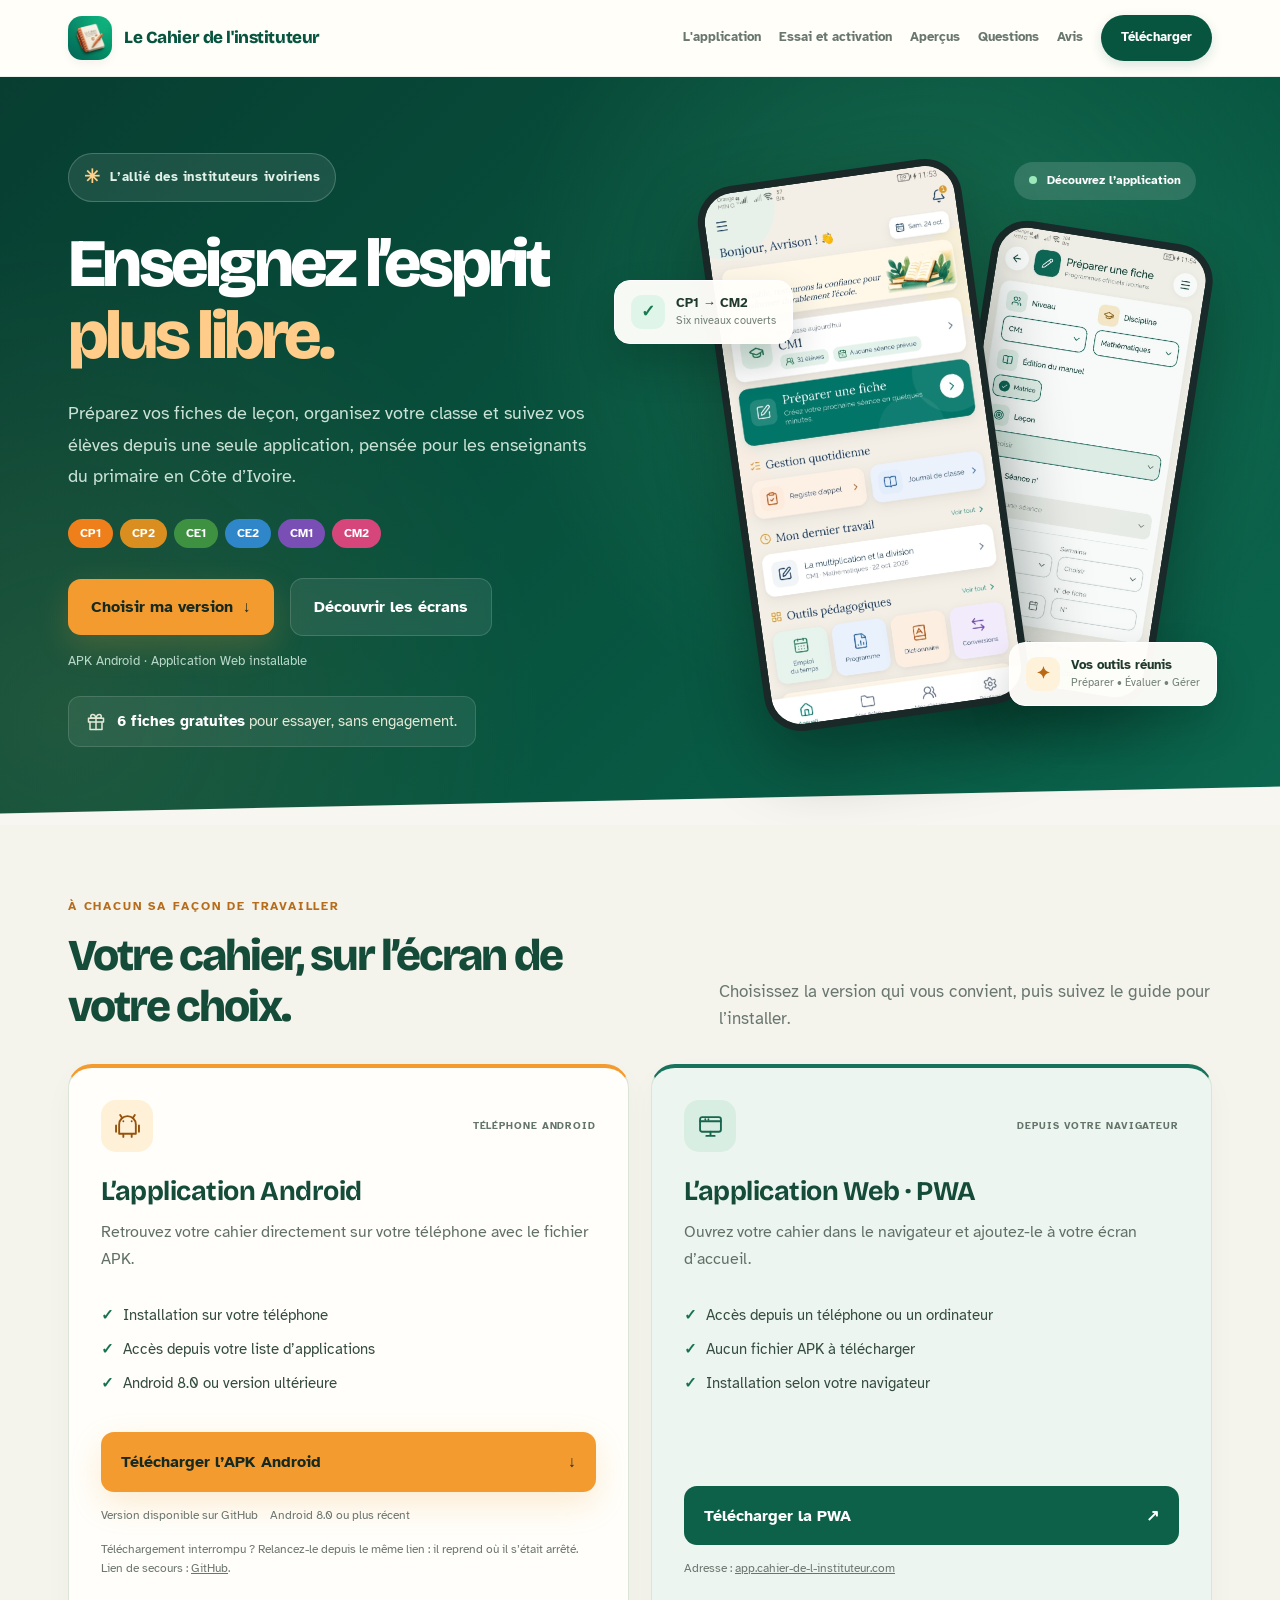
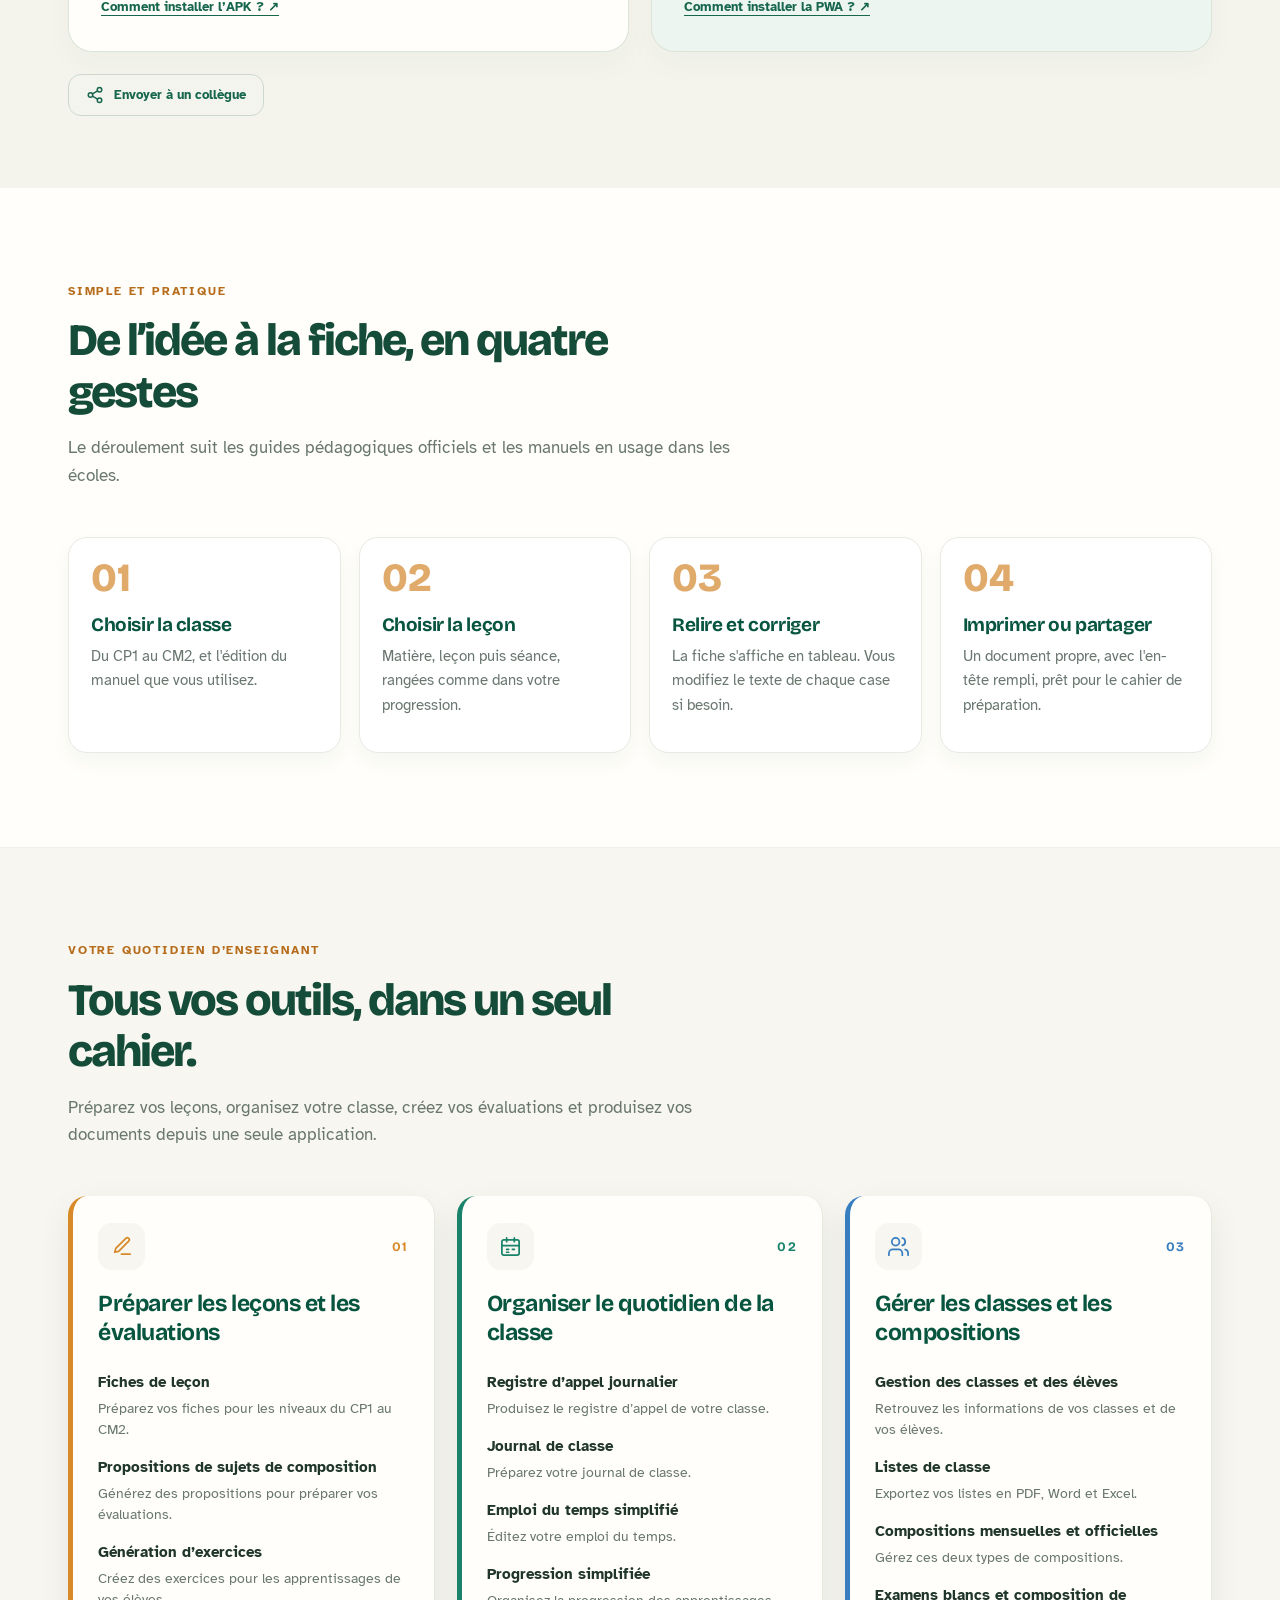
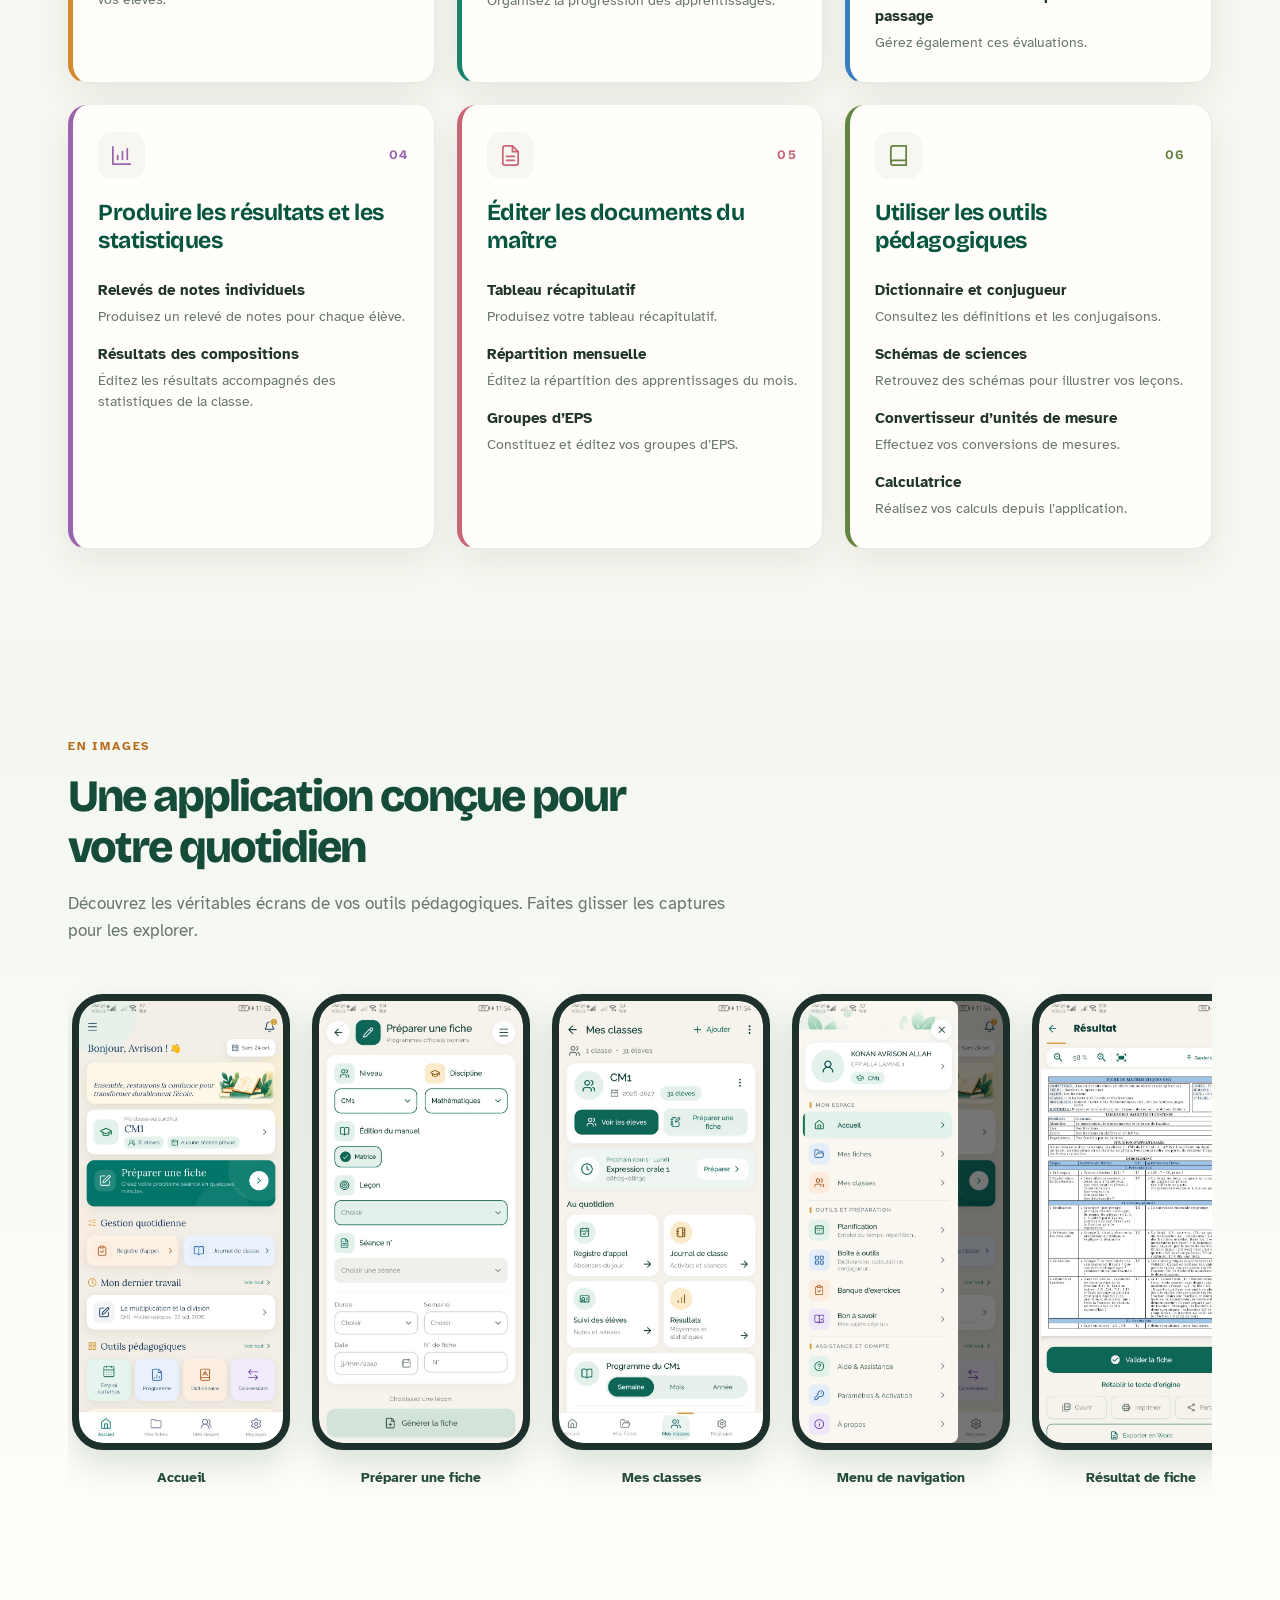
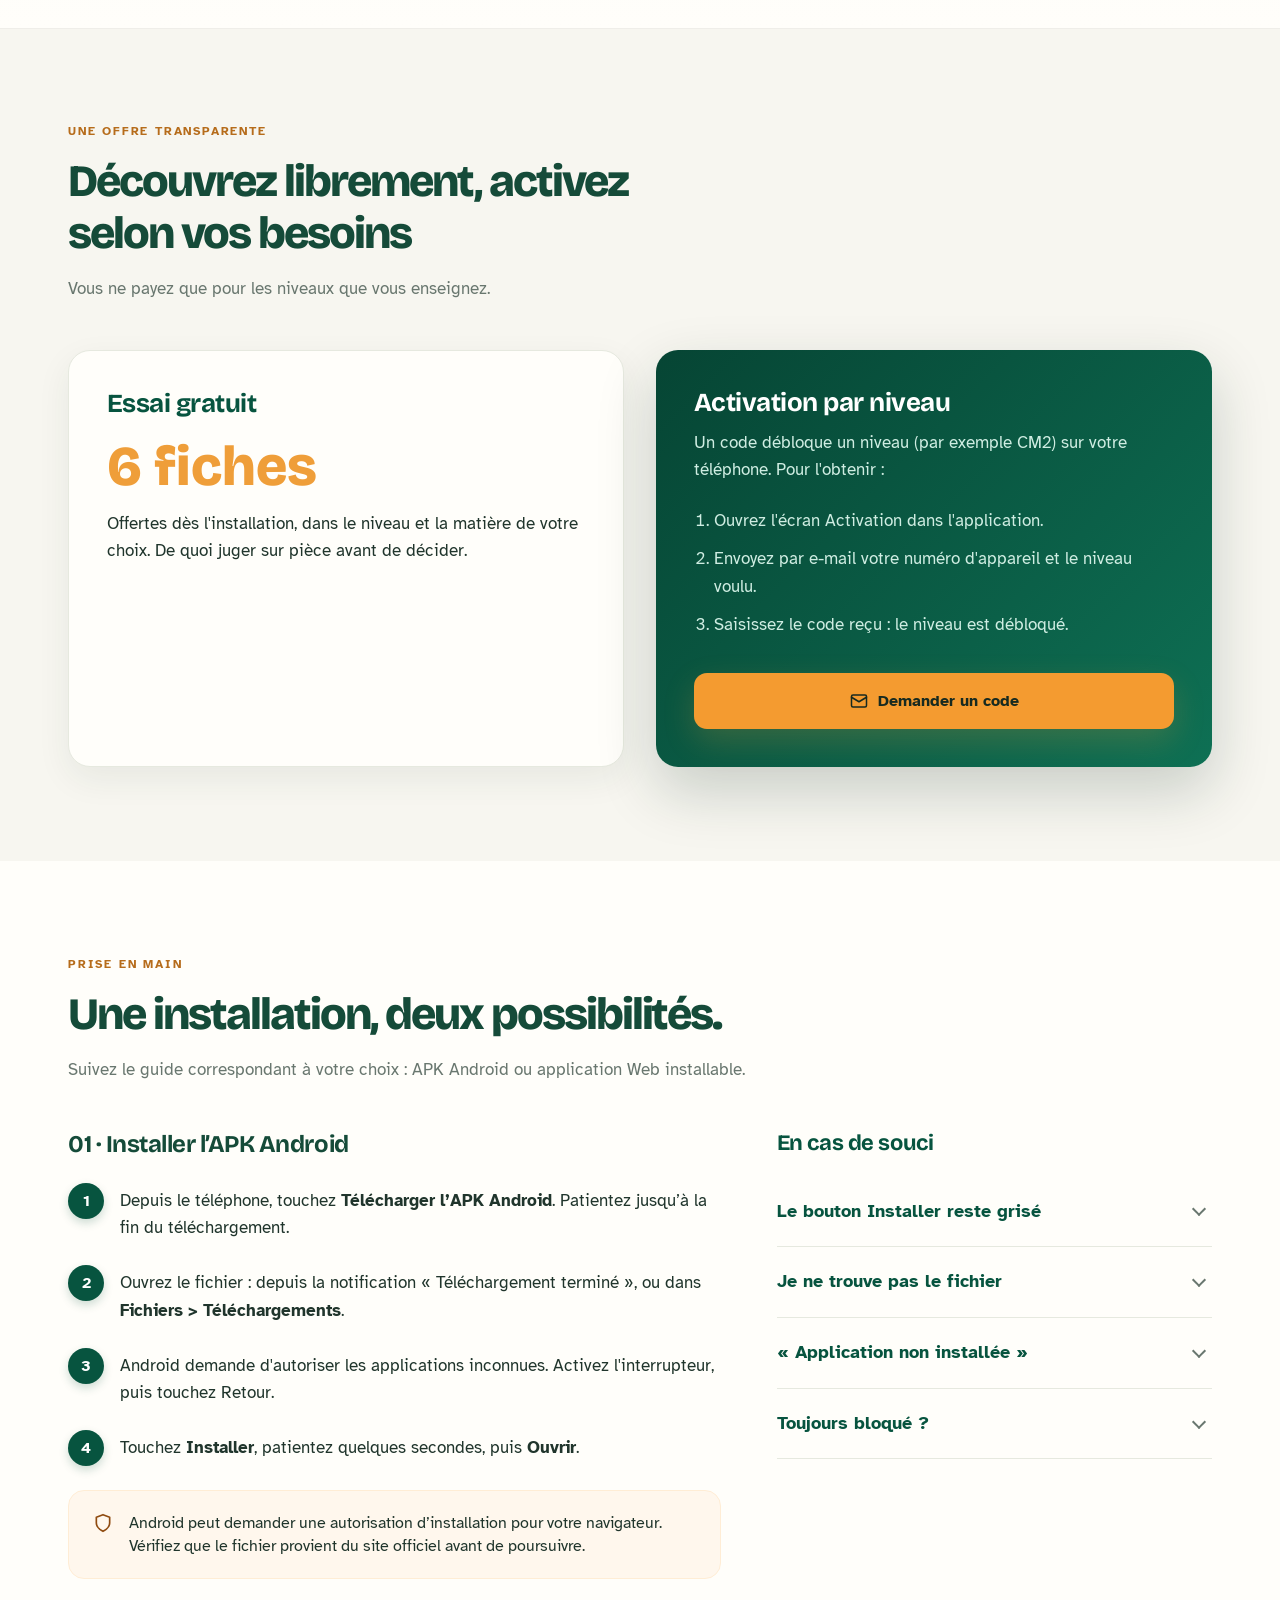
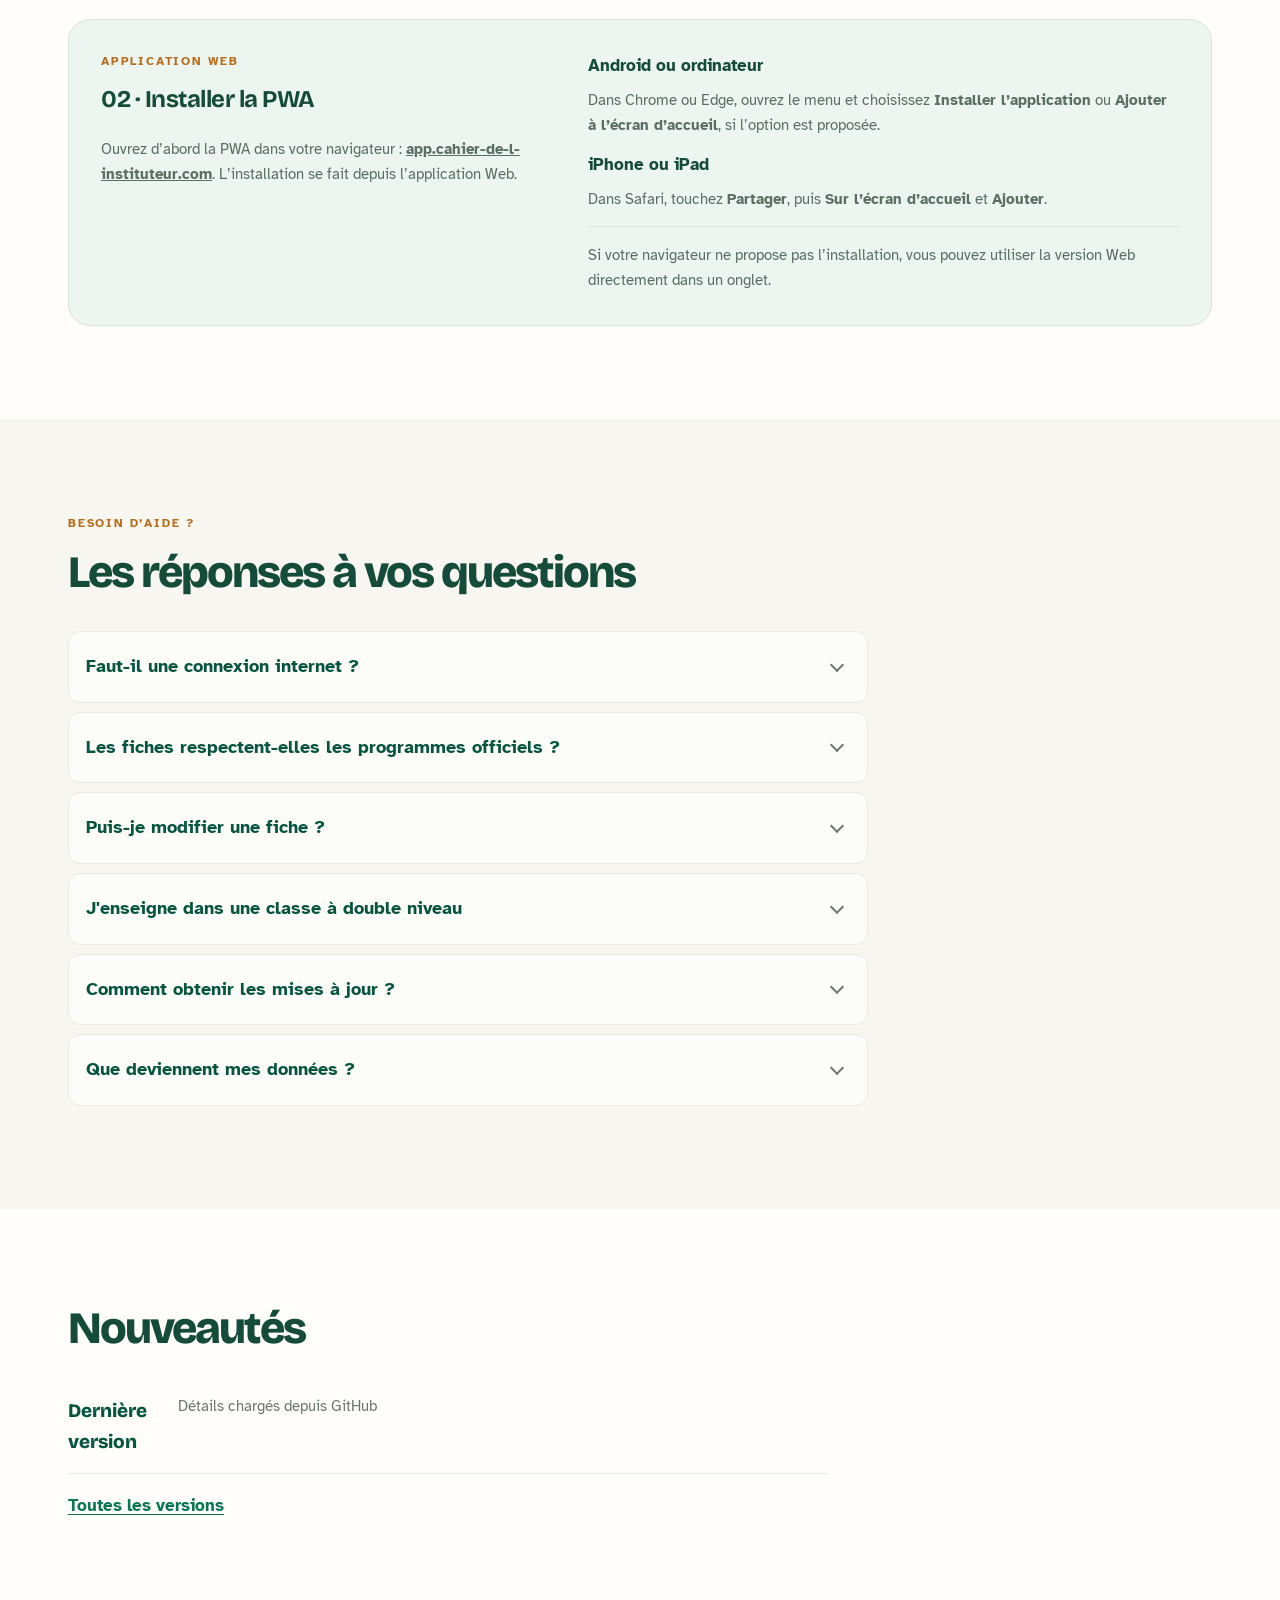
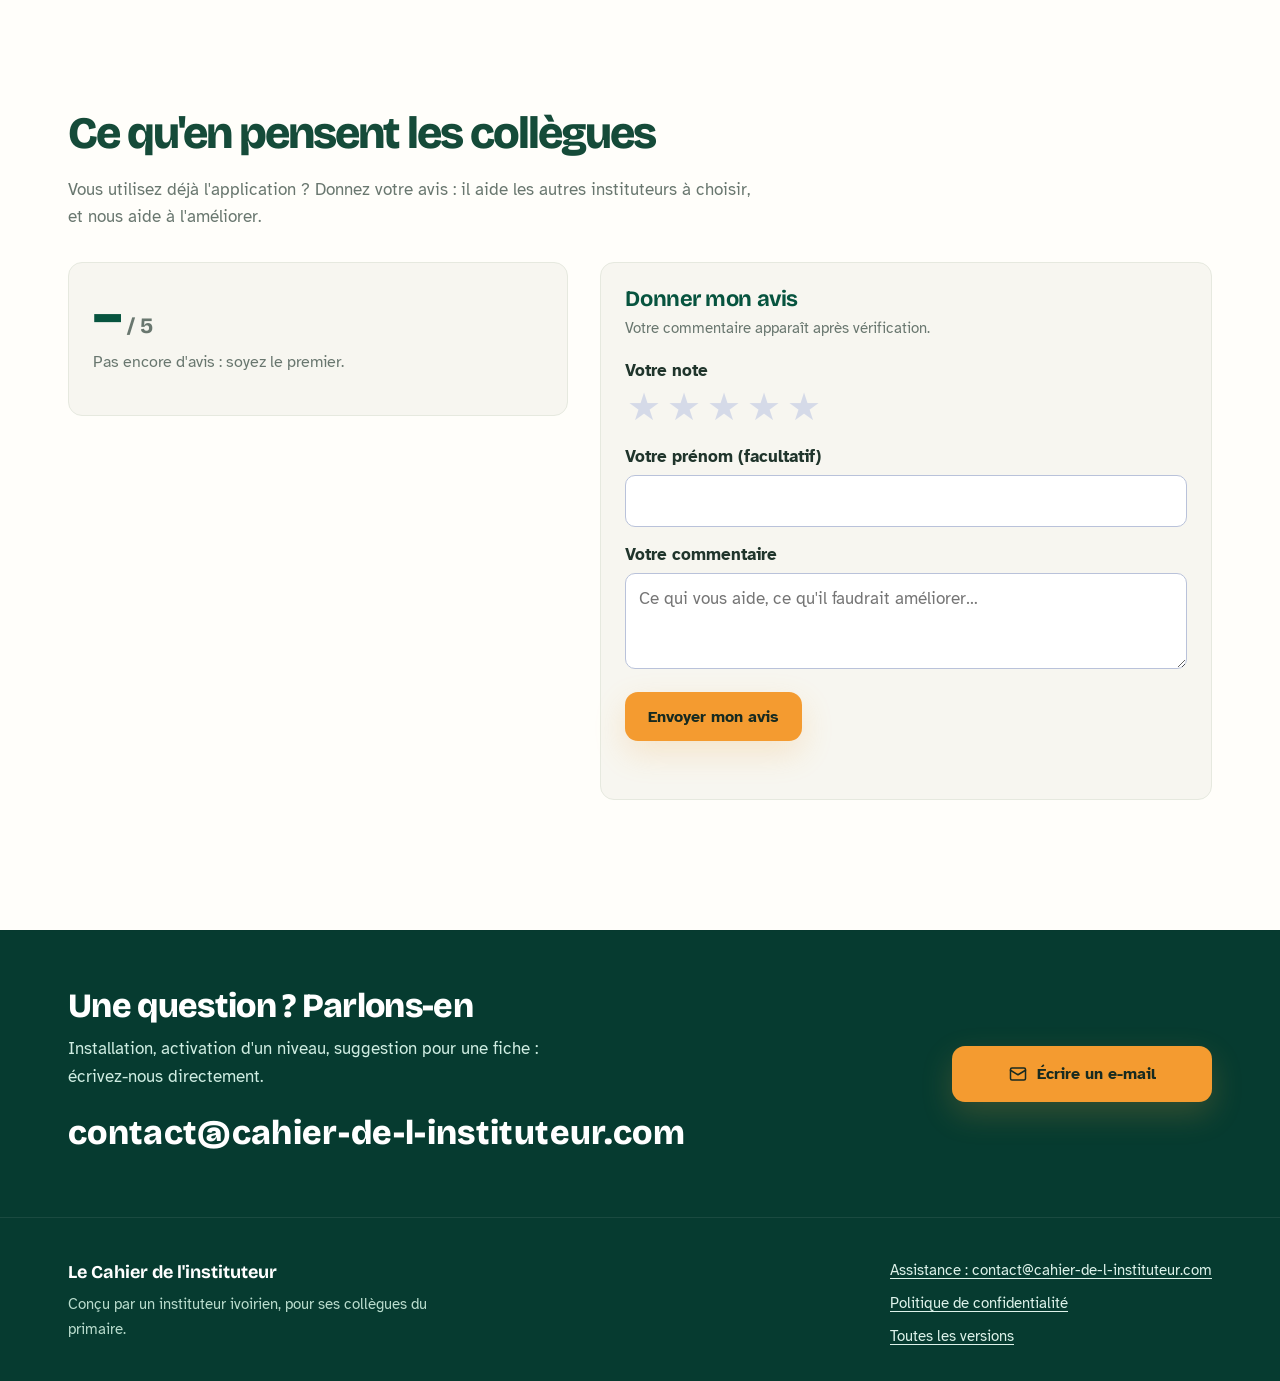
==== commit 5e36466d: "Mise a jour : version 2.0.0 (build 33) ; boutons vers l'APK 2.0.0 (R2) ; APK par architecture Co-Aut" ====
--- a/index.html
+++ b/index.html
@@ -632,7 +632,7 @@
           <h3>L’application Android</h3>
           <p>Retrouvez votre cahier directement sur votre téléphone avec le fichier APK.</p>
           <ul class="platform-benefits"><li>Installation sur votre téléphone</li><li>Accès depuis votre liste d’applications</li><li>Android 8.0 ou version ultérieure</li></ul>
-          <a class="btn btn-principal" id="btn-telecharger" href="https://telechargement.cahier-de-l-instituteur.com/cahier-instituteur-1.9.7.apk">Télécharger l’APK Android <span aria-hidden="true">↓</span></a>
+          <a class="btn btn-principal" id="btn-telecharger" href="https://telechargement.cahier-de-l-instituteur.com/cahier-instituteur-2.0.0.apk">Télécharger l’APK Android <span aria-hidden="true">↓</span></a>
         <ul class="infos-apk" aria-live="polite">
           <li id="info-version">Version disponible sur GitHub</li>
           <li>Android 8.0 ou plus récent</li>
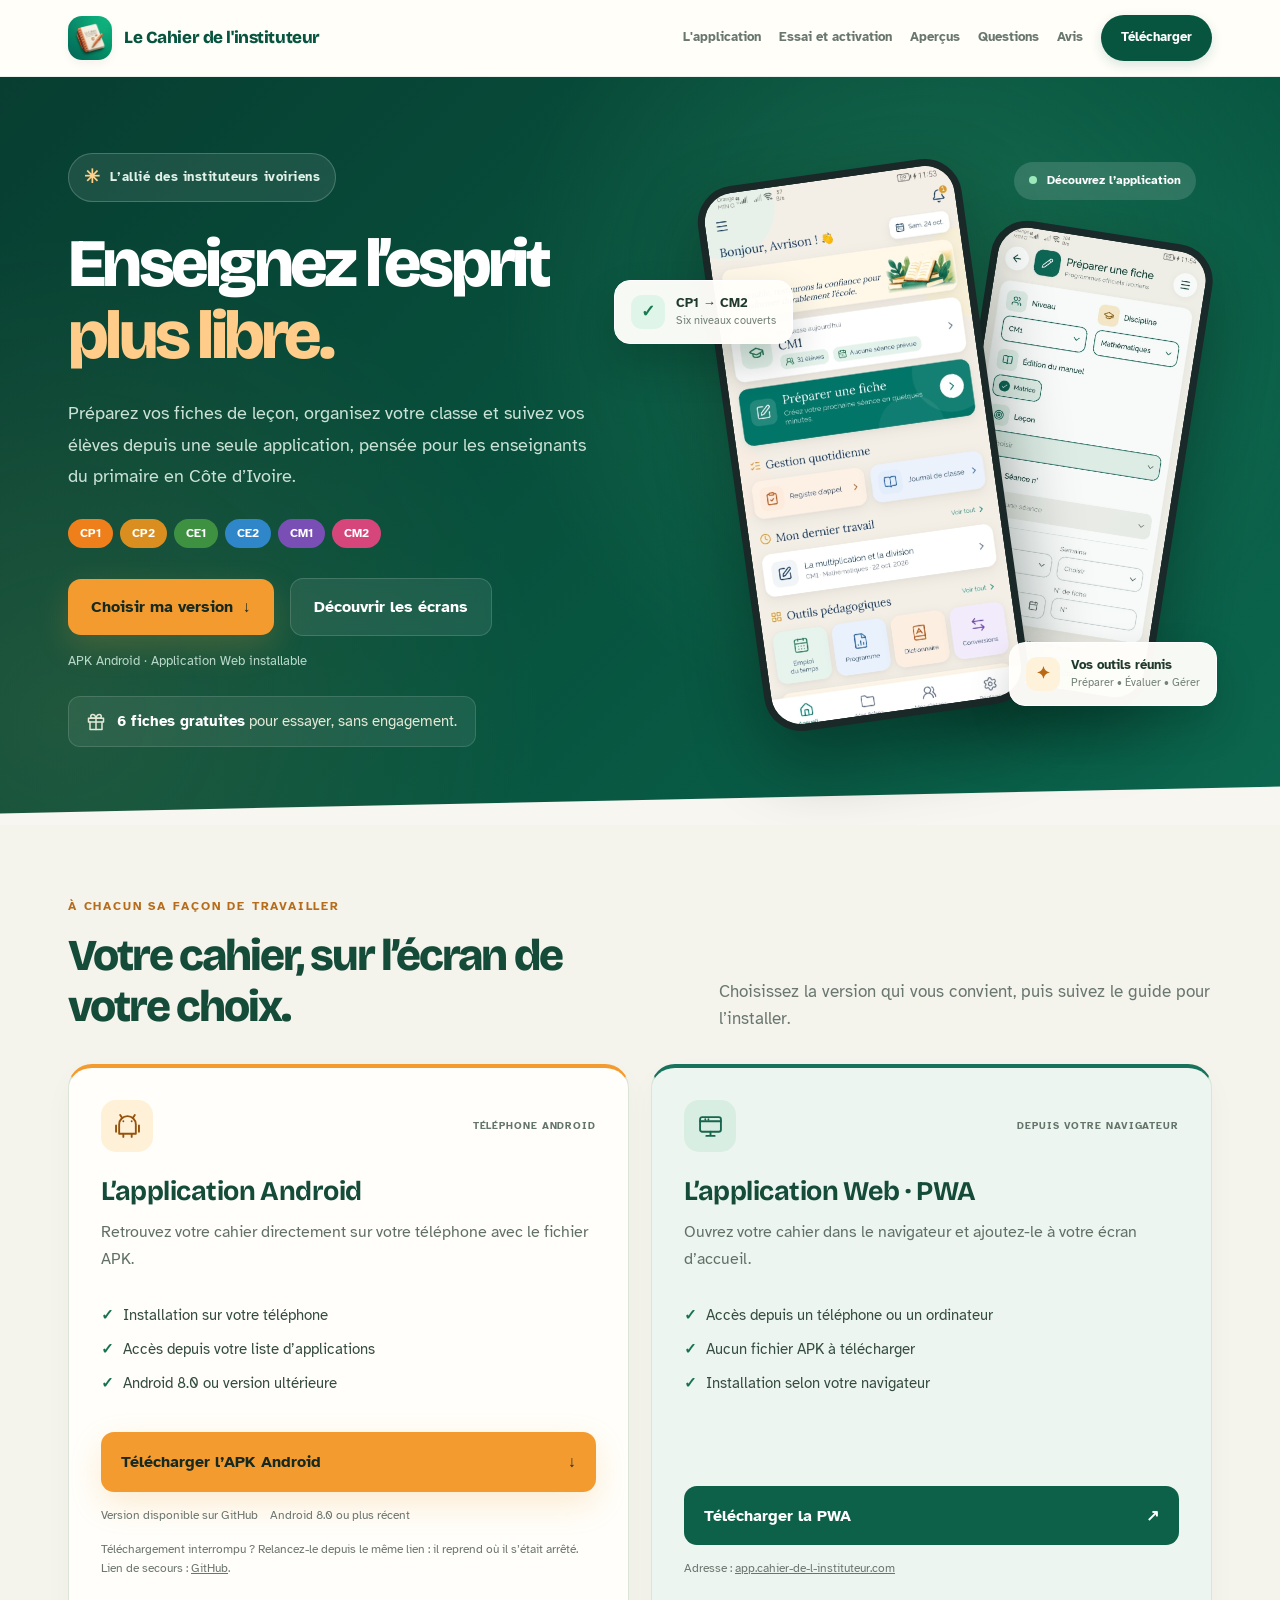
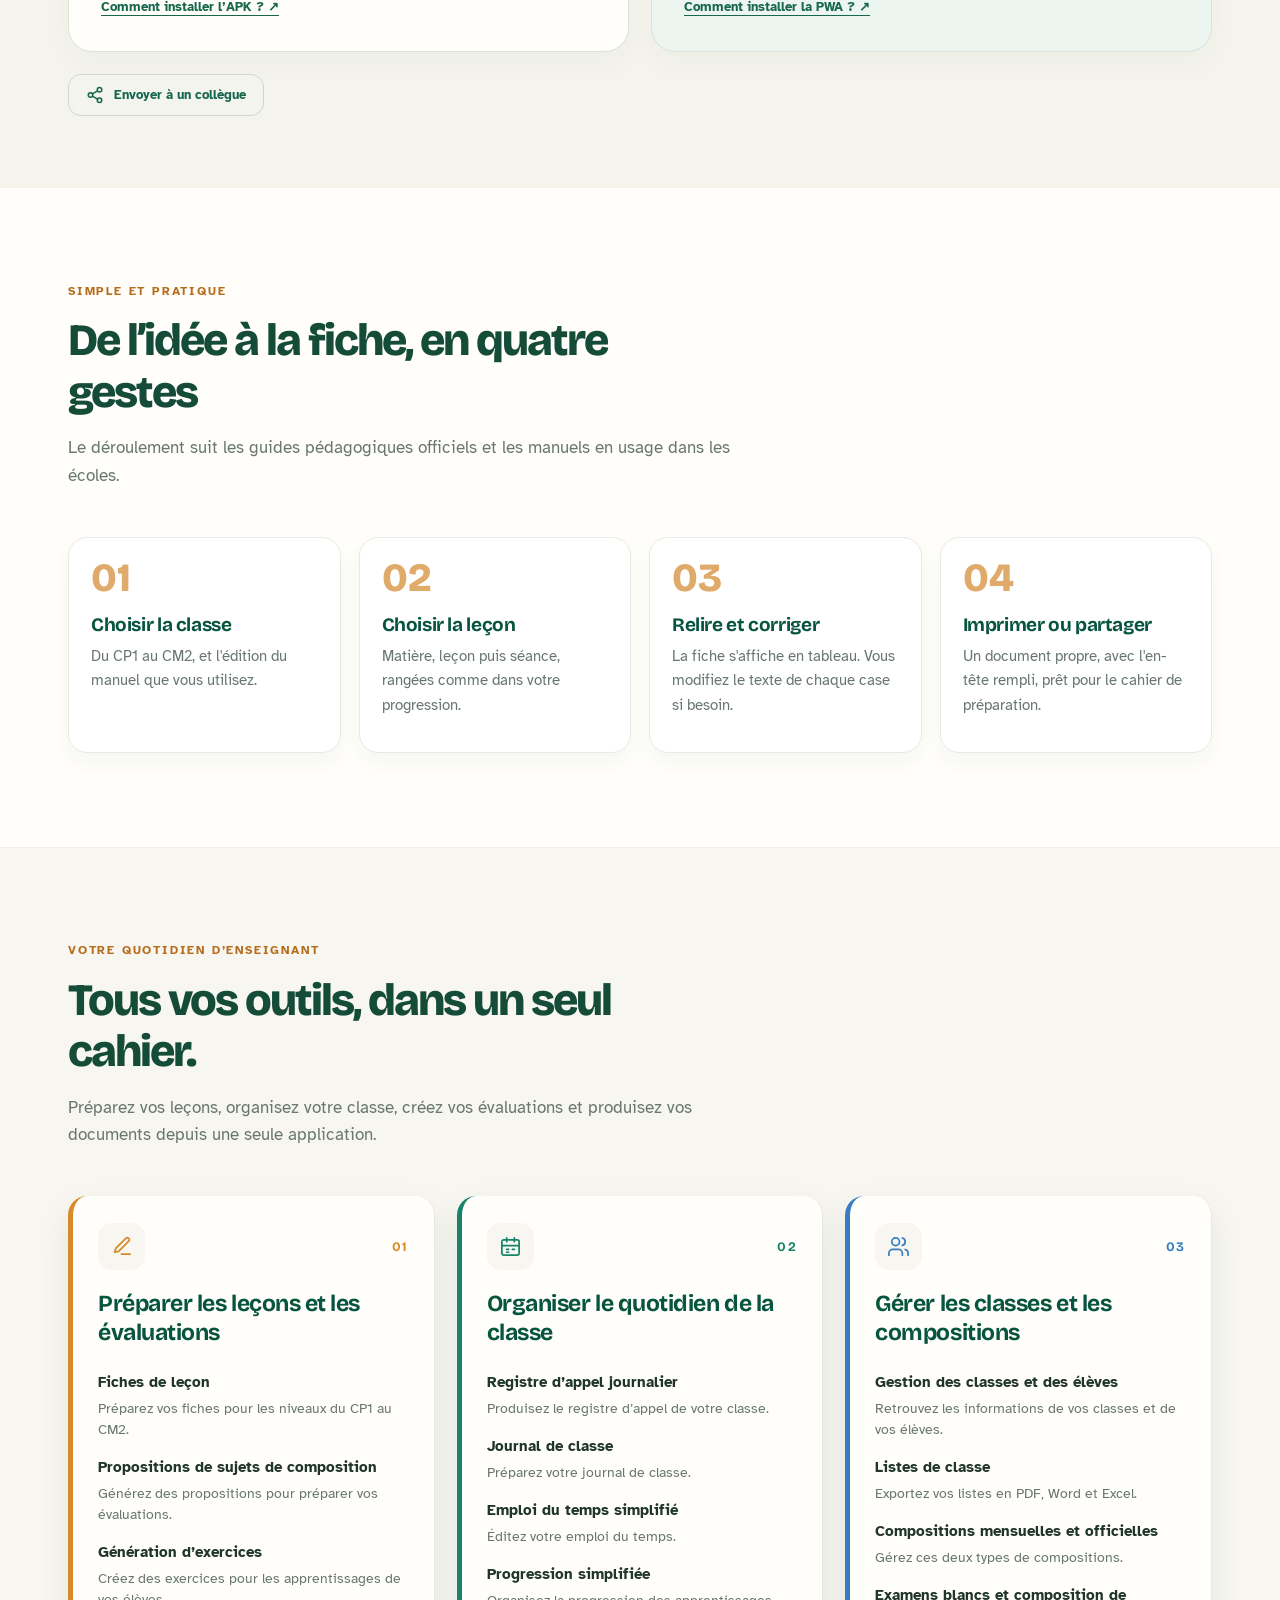
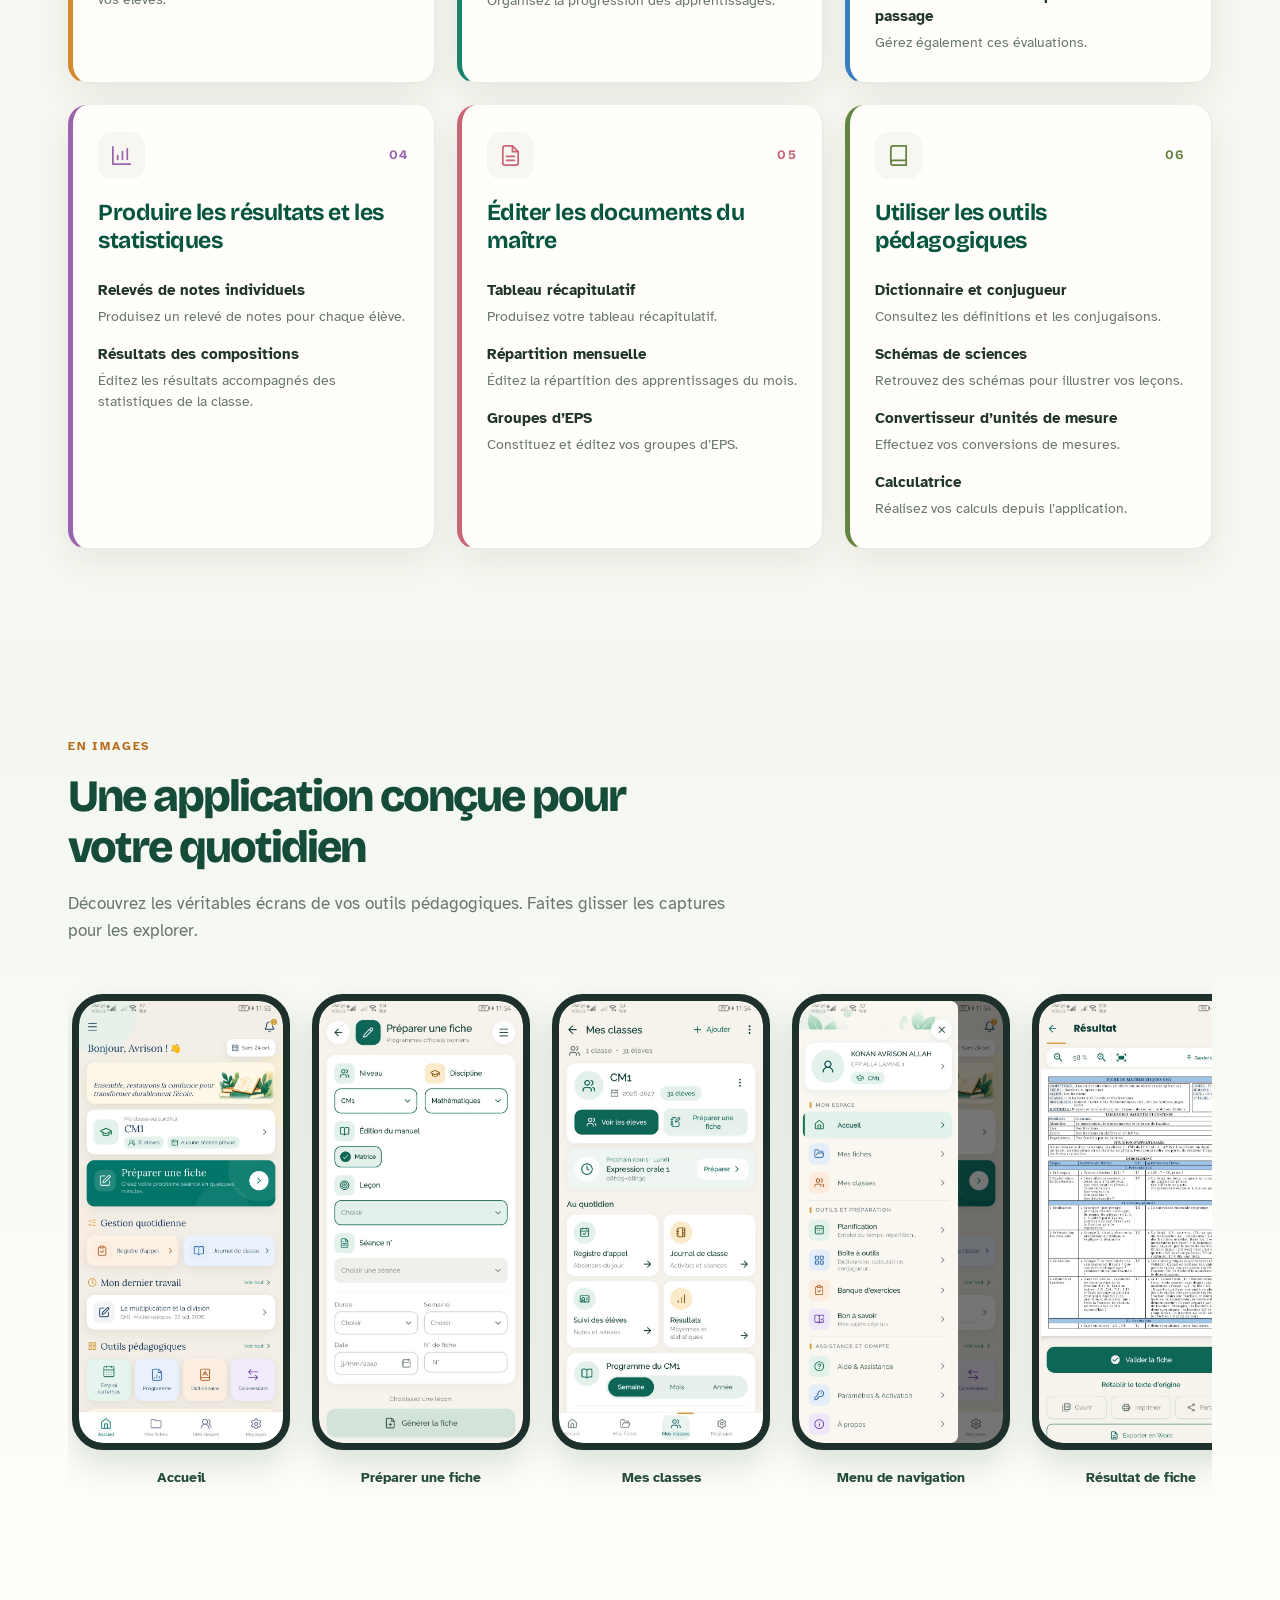
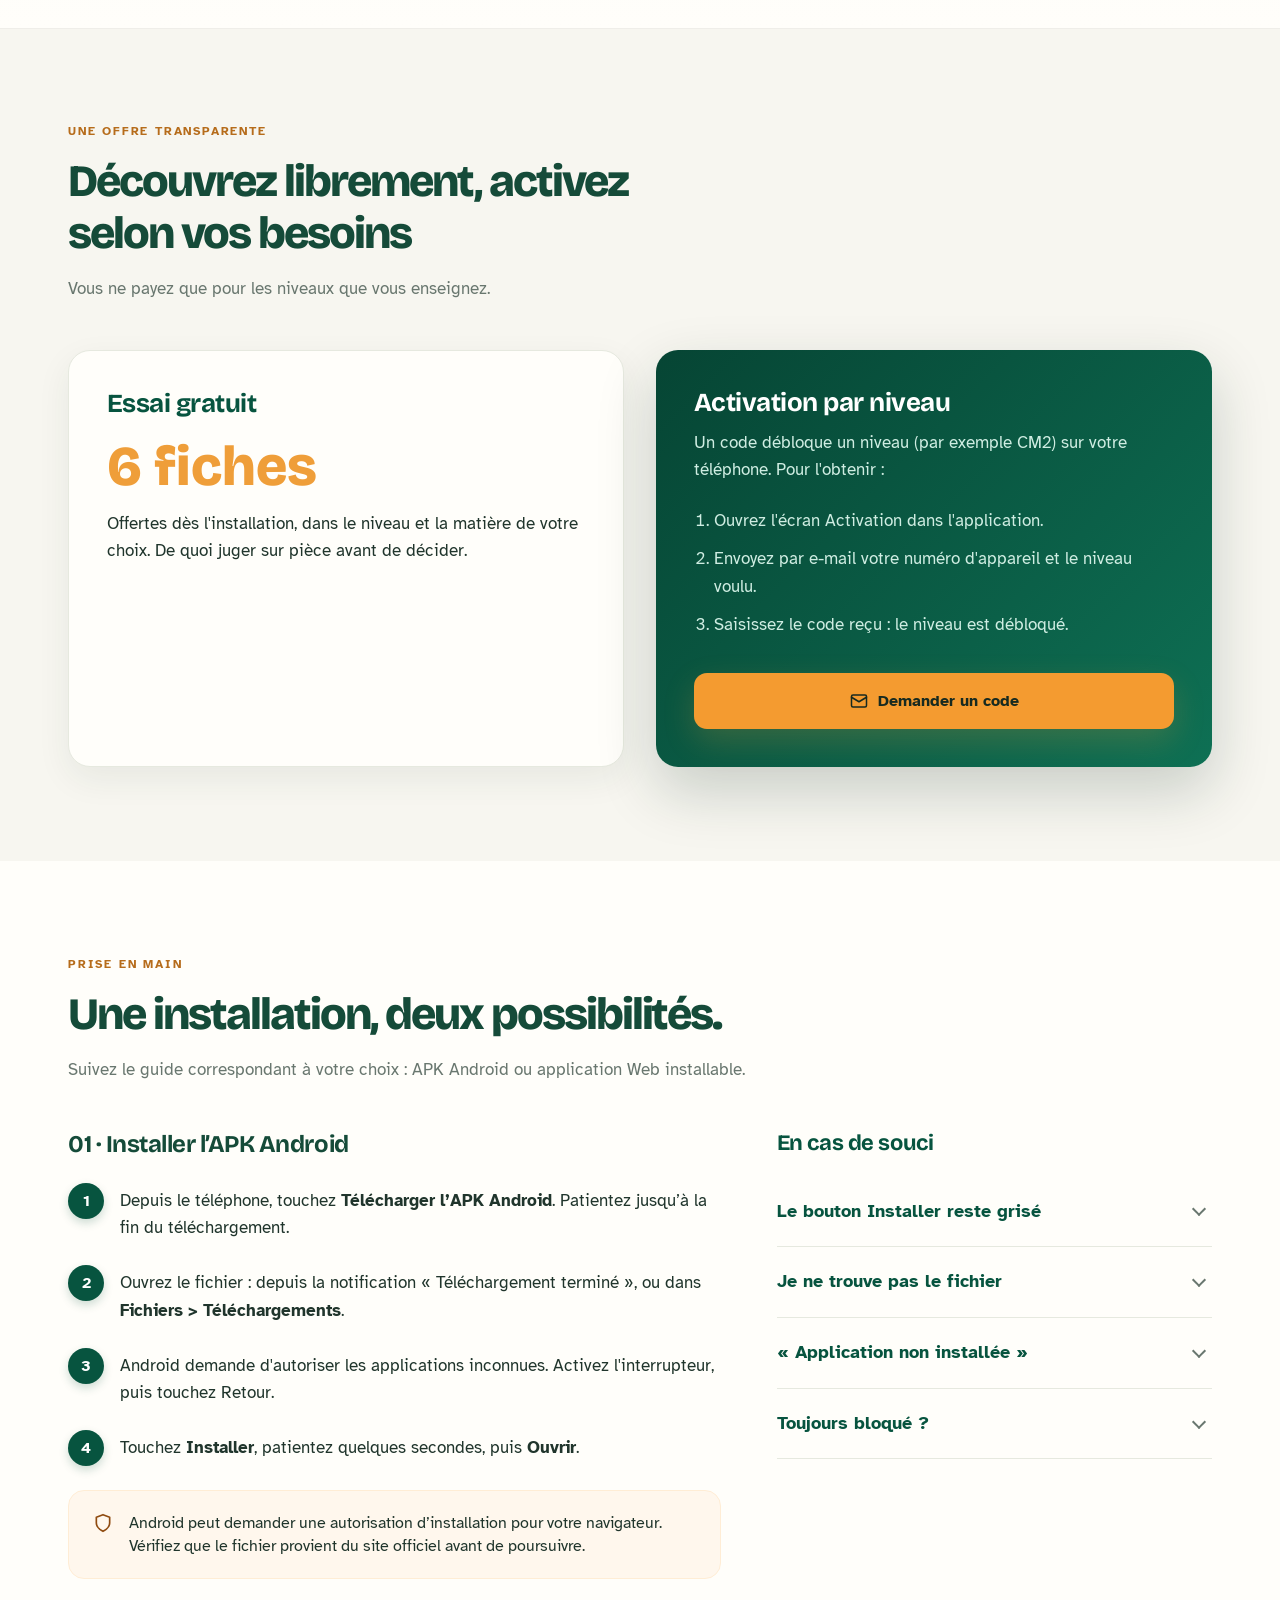
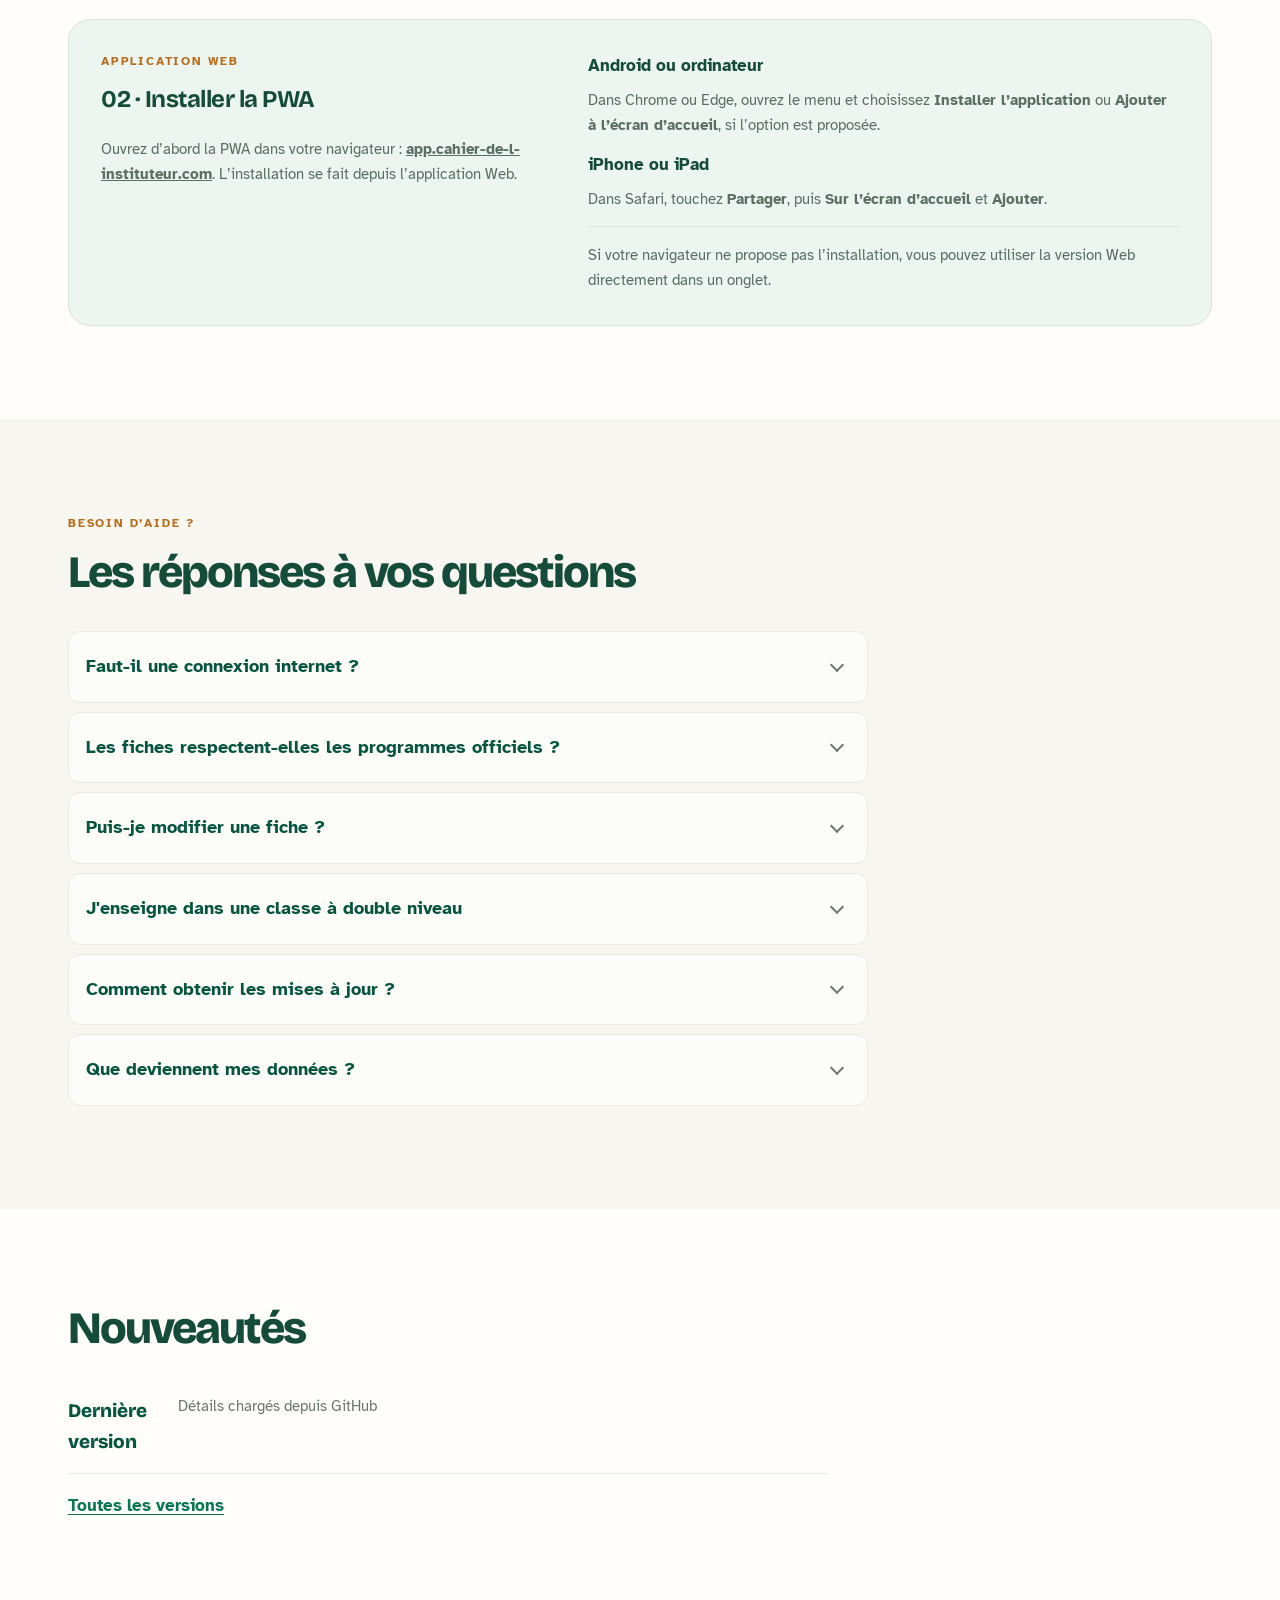
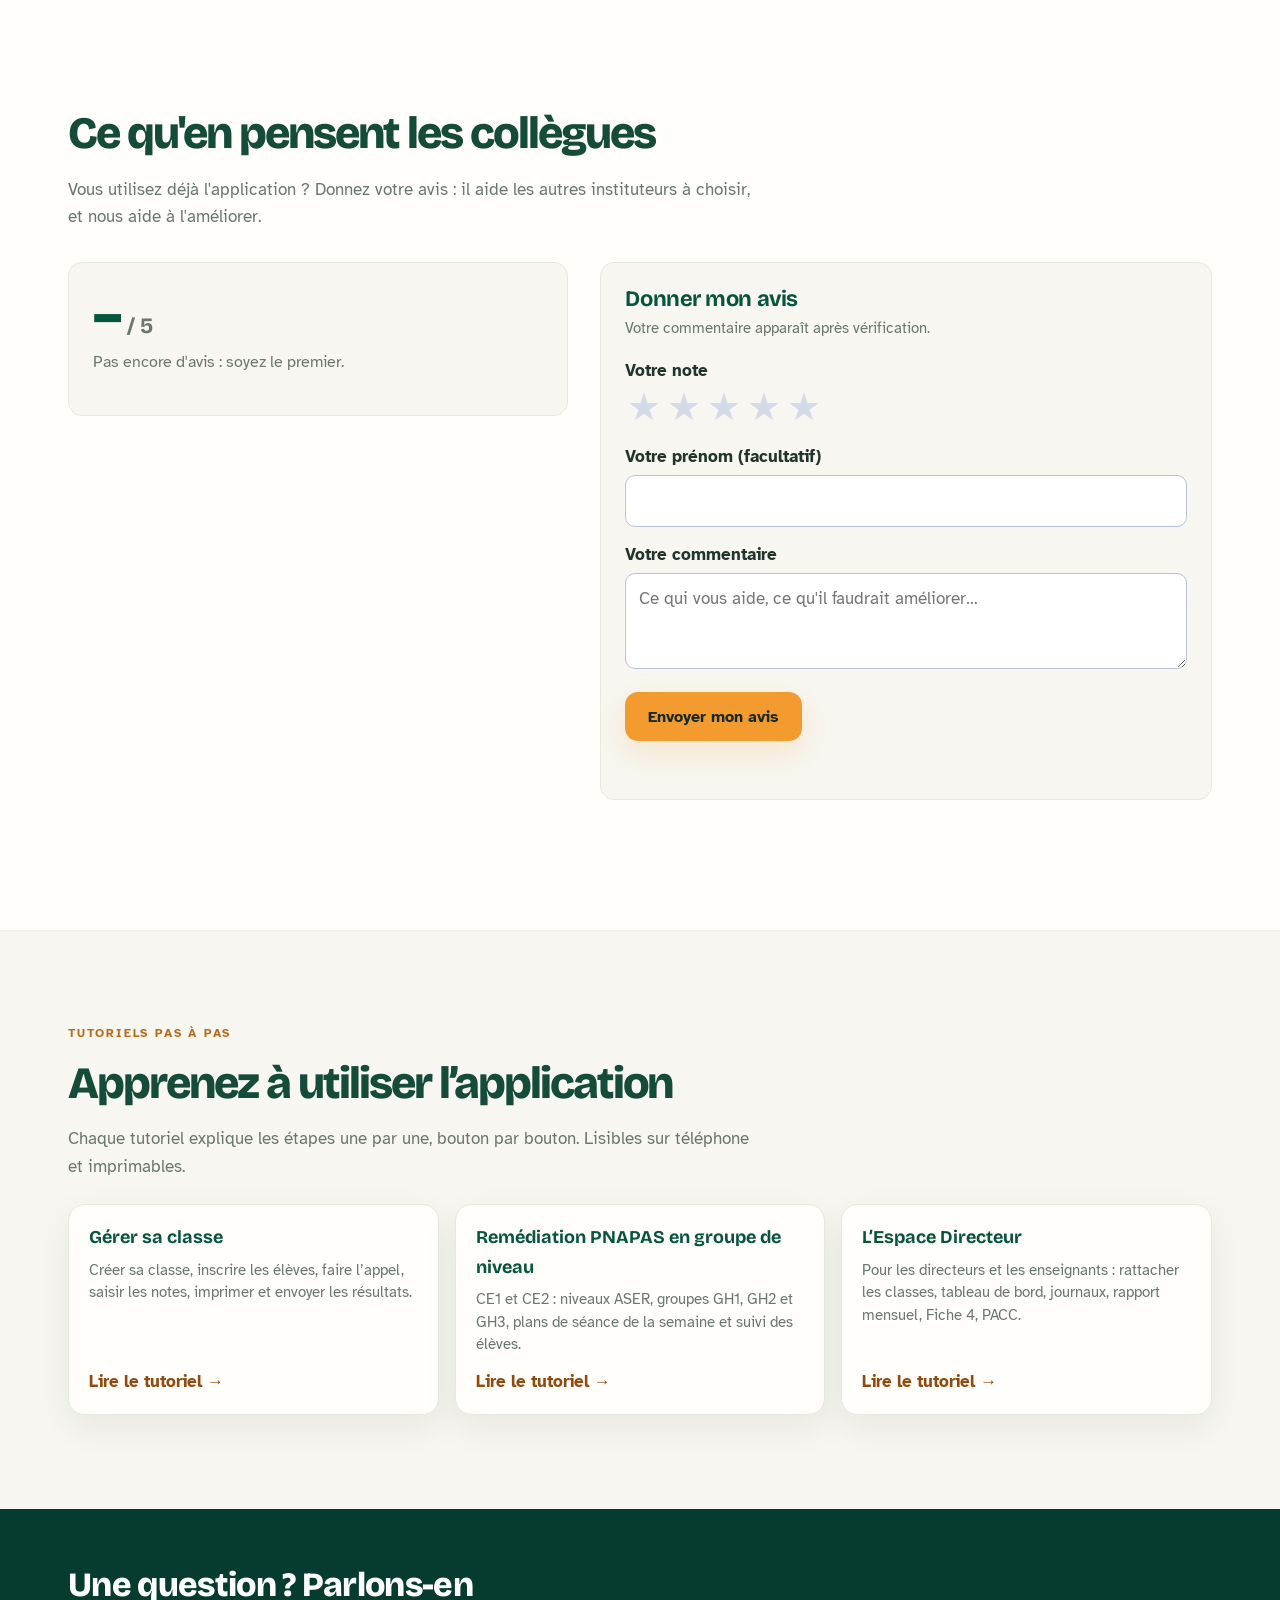
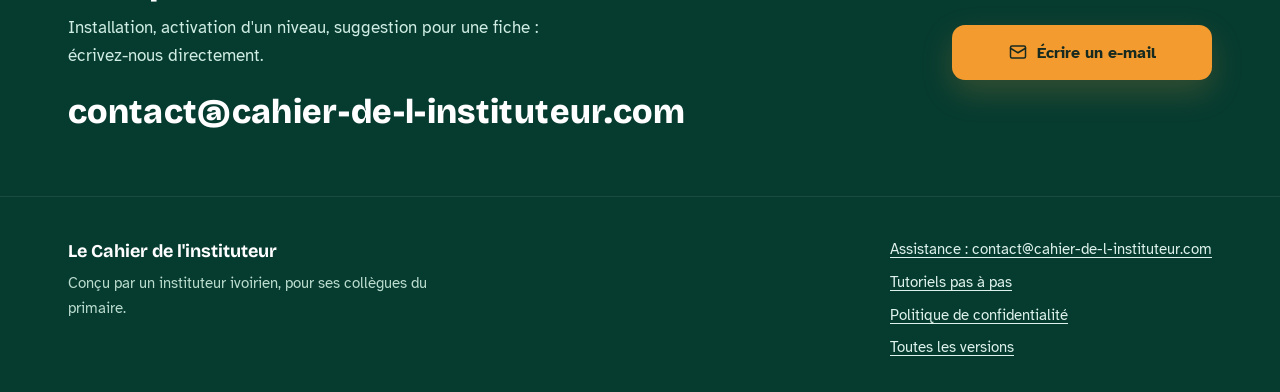
==== commit 5c786072: "Page de téléchargement : section « Tutoriels pas à pas » en bas (gestion de classe, PNAPAS, Espace D" ====
--- a/index.html
+++ b/index.html
@@ -542,6 +542,14 @@
 .fonctions-completes li span { font-size:14px; }
 @media(min-width:621px) and (max-width:1000px) { .fonctions-completes { grid-template-columns:1fr 1fr; } }
 @media(max-width:620px) { .fonctions-completes { grid-template-columns:1fr; } }
+/* 21/11/2026 : tutoriels pas à pas (pages aide/) */
+.tutoriels { display:grid; grid-template-columns:repeat(3,1fr); gap:16px; margin-top:24px; }
+.tutoriel { display:flex; flex-direction:column; gap:6px; background:var(--papier); border:1px solid var(--bordure); border-radius:16px; padding:18px 20px; text-decoration:none; color:var(--texte); box-shadow:var(--ombre-douce); }
+.tutoriel:hover, .tutoriel:focus-visible { border-color:var(--encre); }
+.tutoriel b { font-family:var(--titre); font-size:18px; color:var(--encre); }
+.tutoriel span { font-size:15px; color:var(--texte-doux); line-height:1.5; }
+.tutoriel em { font-style:normal; font-weight:700; color:var(--orange-texte); margin-top:auto; padding-top:6px; }
+@media(max-width:860px) { .tutoriels { grid-template-columns:1fr; } }
 </style>
 </head>
 <body>
@@ -632,7 +640,7 @@
           <h3>L’application Android</h3>
           <p>Retrouvez votre cahier directement sur votre téléphone avec le fichier APK.</p>
           <ul class="platform-benefits"><li>Installation sur votre téléphone</li><li>Accès depuis votre liste d’applications</li><li>Android 8.0 ou version ultérieure</li></ul>
-          <a class="btn btn-principal" id="btn-telecharger" href="https://telechargement.cahier-de-l-instituteur.com/cahier-instituteur-2.0.0.apk">Télécharger l’APK Android <span aria-hidden="true">↓</span></a>
+          <a class="btn btn-principal" id="btn-telecharger" href="https://telechargement.cahier-de-l-instituteur.com/cahier-instituteur-2.0.1.apk">Télécharger l’APK Android <span aria-hidden="true">↓</span></a>
         <ul class="infos-apk" aria-live="polite">
           <li id="info-version">Version disponible sur GitHub</li>
           <li>Android 8.0 ou plus récent</li>
@@ -858,6 +866,31 @@
     </div>
   </section>
 
+  <section class="section" id="tutoriels" aria-labelledby="tutoriels-titre">
+    <div class="wrap">
+      <div class="section-kicker">TUTORIELS PAS À PAS</div>
+      <h2 id="tutoriels-titre">Apprenez à utiliser l’application</h2>
+      <p class="chapeau">Chaque tutoriel explique les étapes une par une, bouton par bouton. Lisibles sur téléphone et imprimables.</p>
+      <div class="tutoriels">
+        <a class="tutoriel" href="aide/gerer-sa-classe/">
+          <b>Gérer sa classe</b>
+          <span>Créer sa classe, inscrire les élèves, faire l’appel, saisir les notes, imprimer et envoyer les résultats.</span>
+          <em>Lire le tutoriel →</em>
+        </a>
+        <a class="tutoriel" href="aide/pnapas-groupes-de-niveau/">
+          <b>Remédiation PNAPAS en groupe de niveau</b>
+          <span>CE1 et CE2 : niveaux ASER, groupes GH1, GH2 et GH3, plans de séance de la semaine et suivi des élèves.</span>
+          <em>Lire le tutoriel →</em>
+        </a>
+        <a class="tutoriel" href="aide/espace-directeur/">
+          <b>L’Espace Directeur</b>
+          <span>Pour les directeurs et les enseignants : rattacher les classes, tableau de bord, journaux, rapport mensuel, Fiche 4, PACC.</span>
+          <em>Lire le tutoriel →</em>
+        </a>
+      </div>
+    </div>
+  </section>
+
   <section class="contact" id="contact">
     <div class="wrap">
       <div>
@@ -884,6 +917,7 @@
     </div>
     <nav aria-label="Liens utiles">
       <a href="mailto:contact@cahier-de-l-instituteur.com">Assistance : contact@cahier-de-l-instituteur.com</a>
+      <a href="#tutoriels">Tutoriels pas à pas</a>
       <a href="confidentialite.html">Politique de confidentialité</a>
       <a href="https://github.com/Avrison2026/cahier-instituteur-site/releases">Toutes les versions</a>
     </nav>
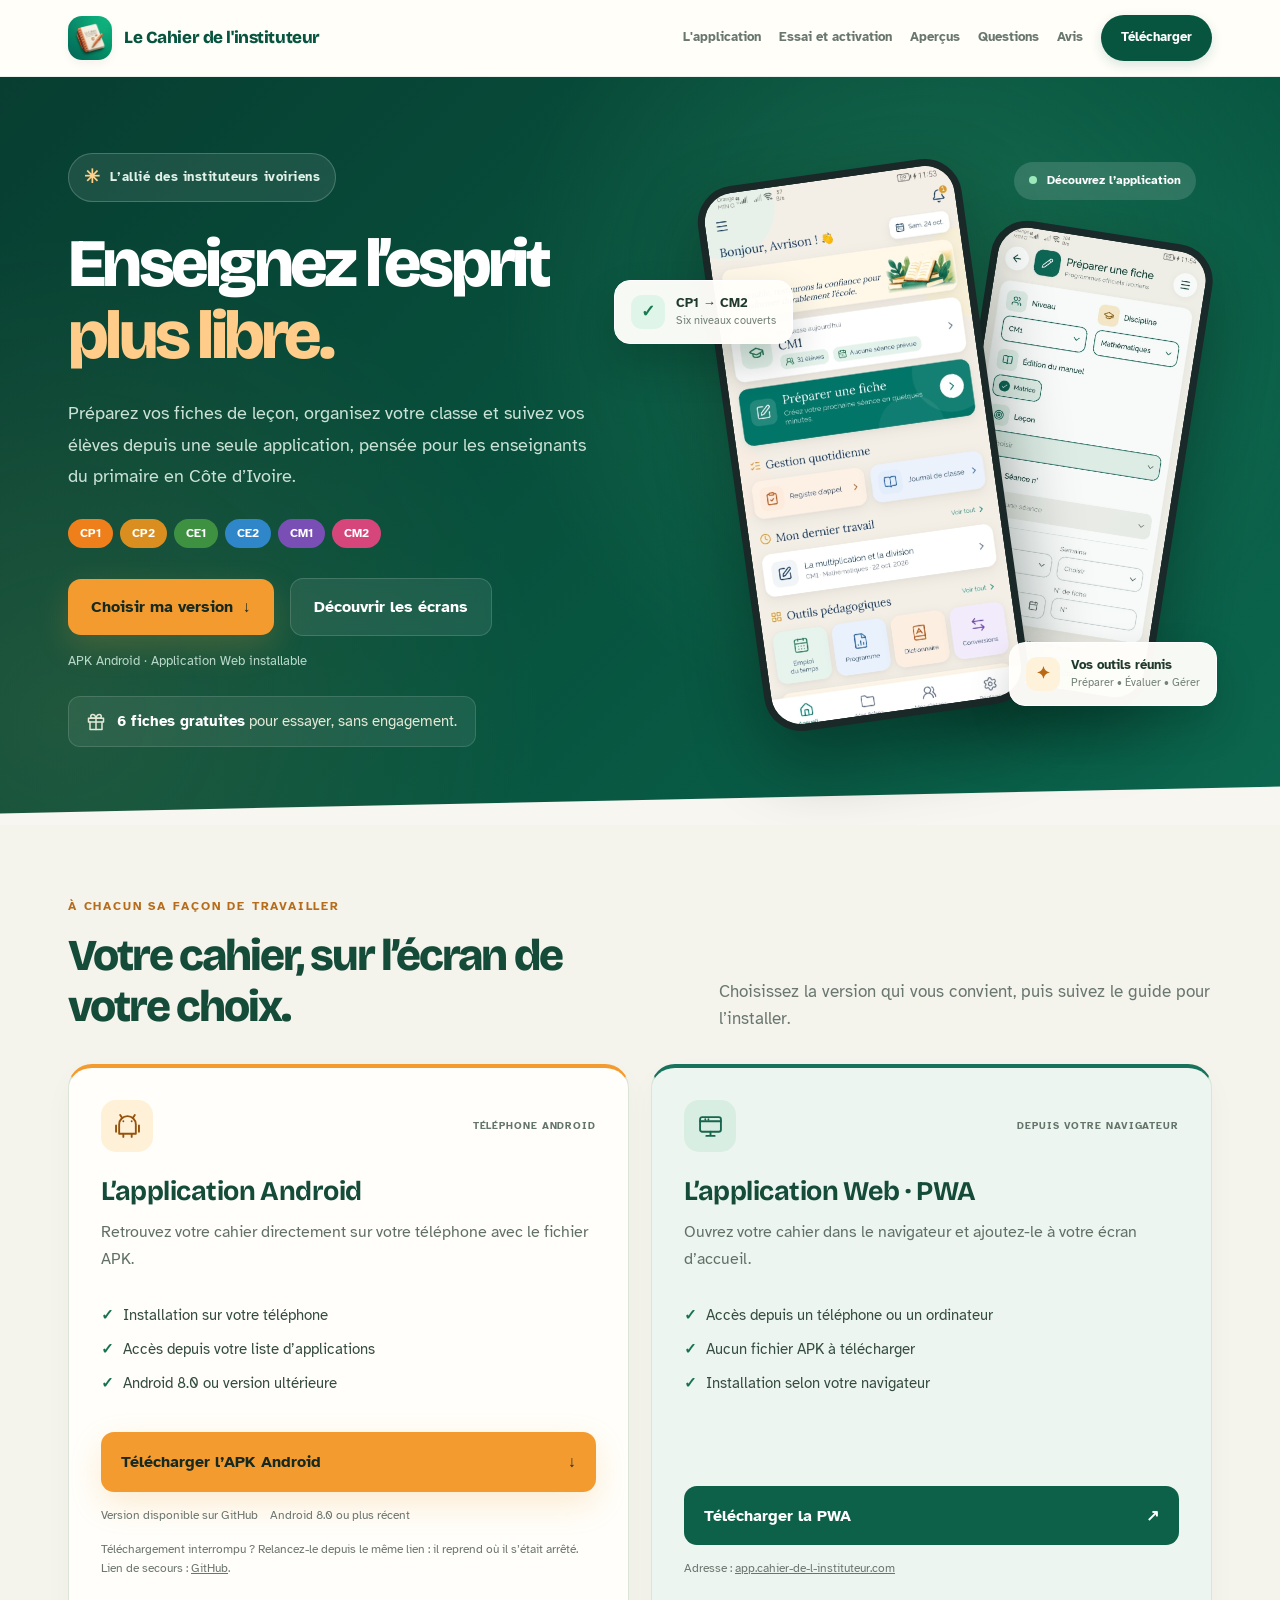
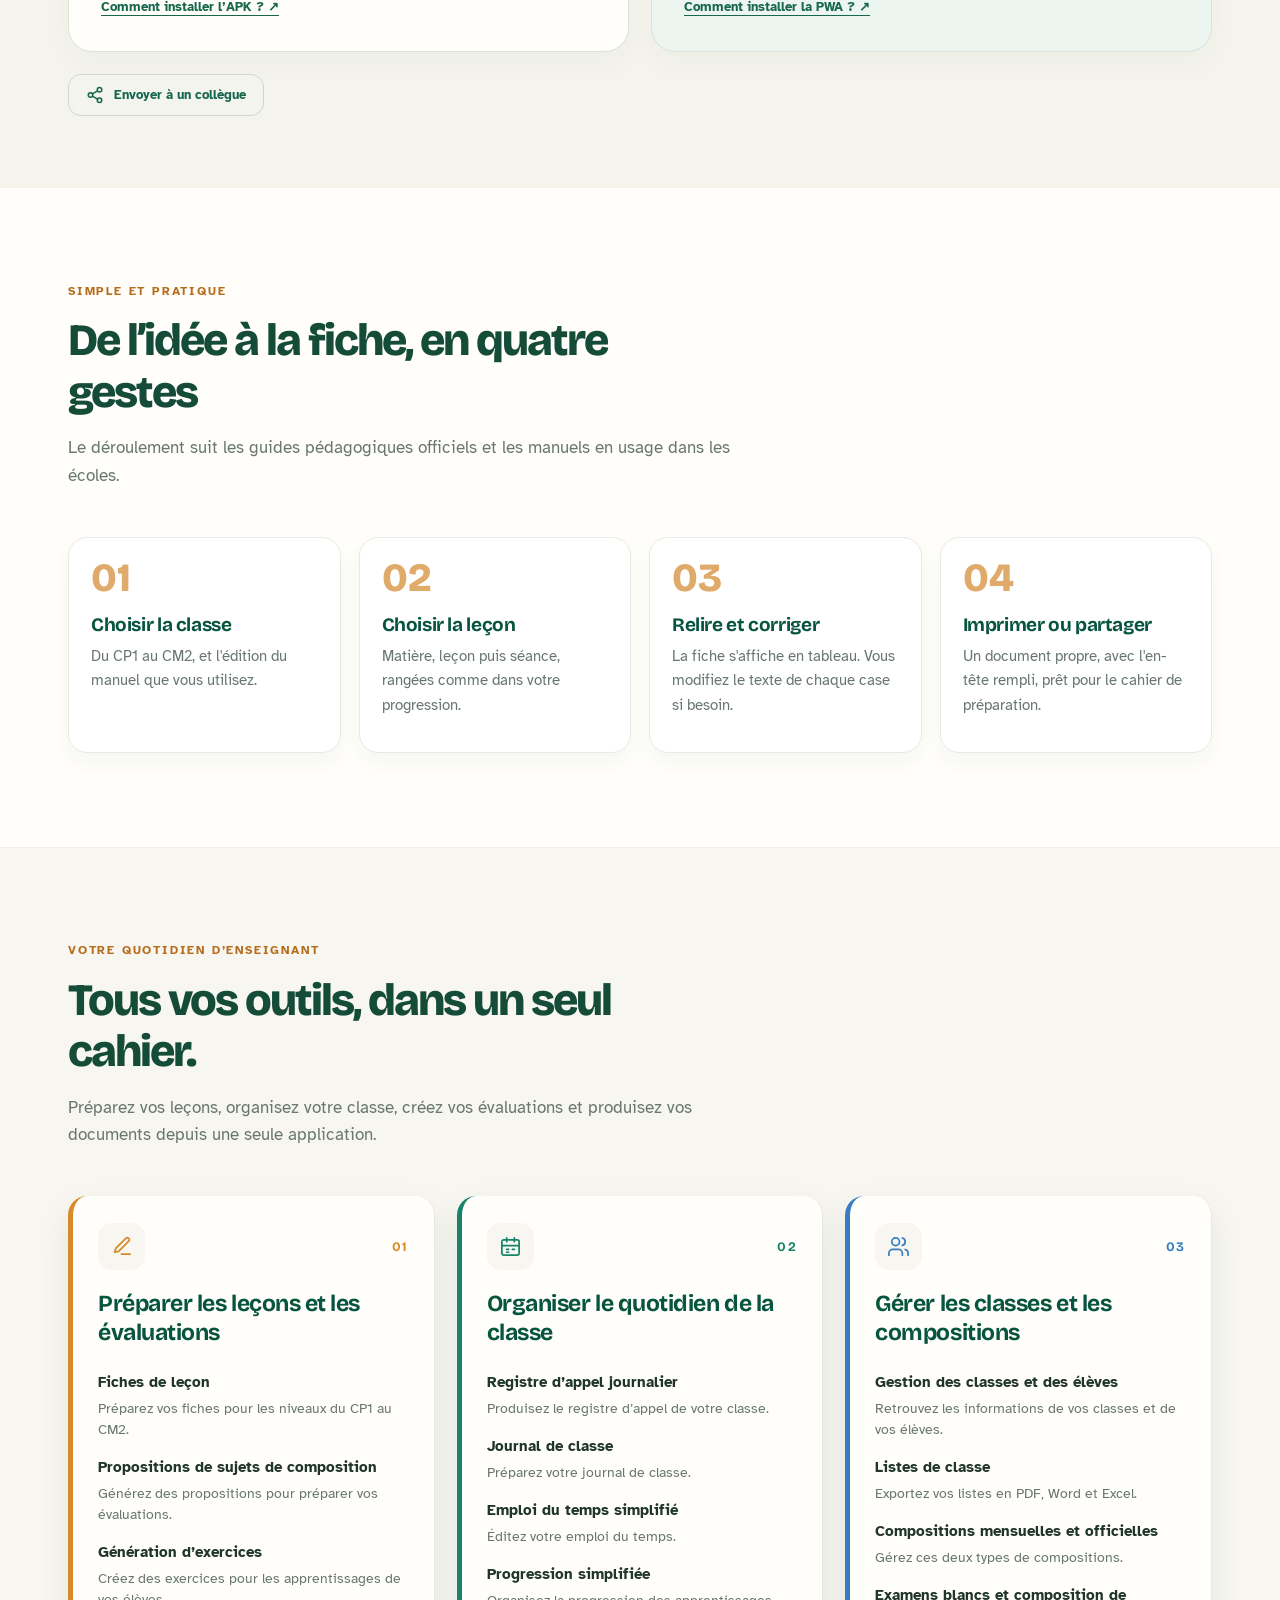
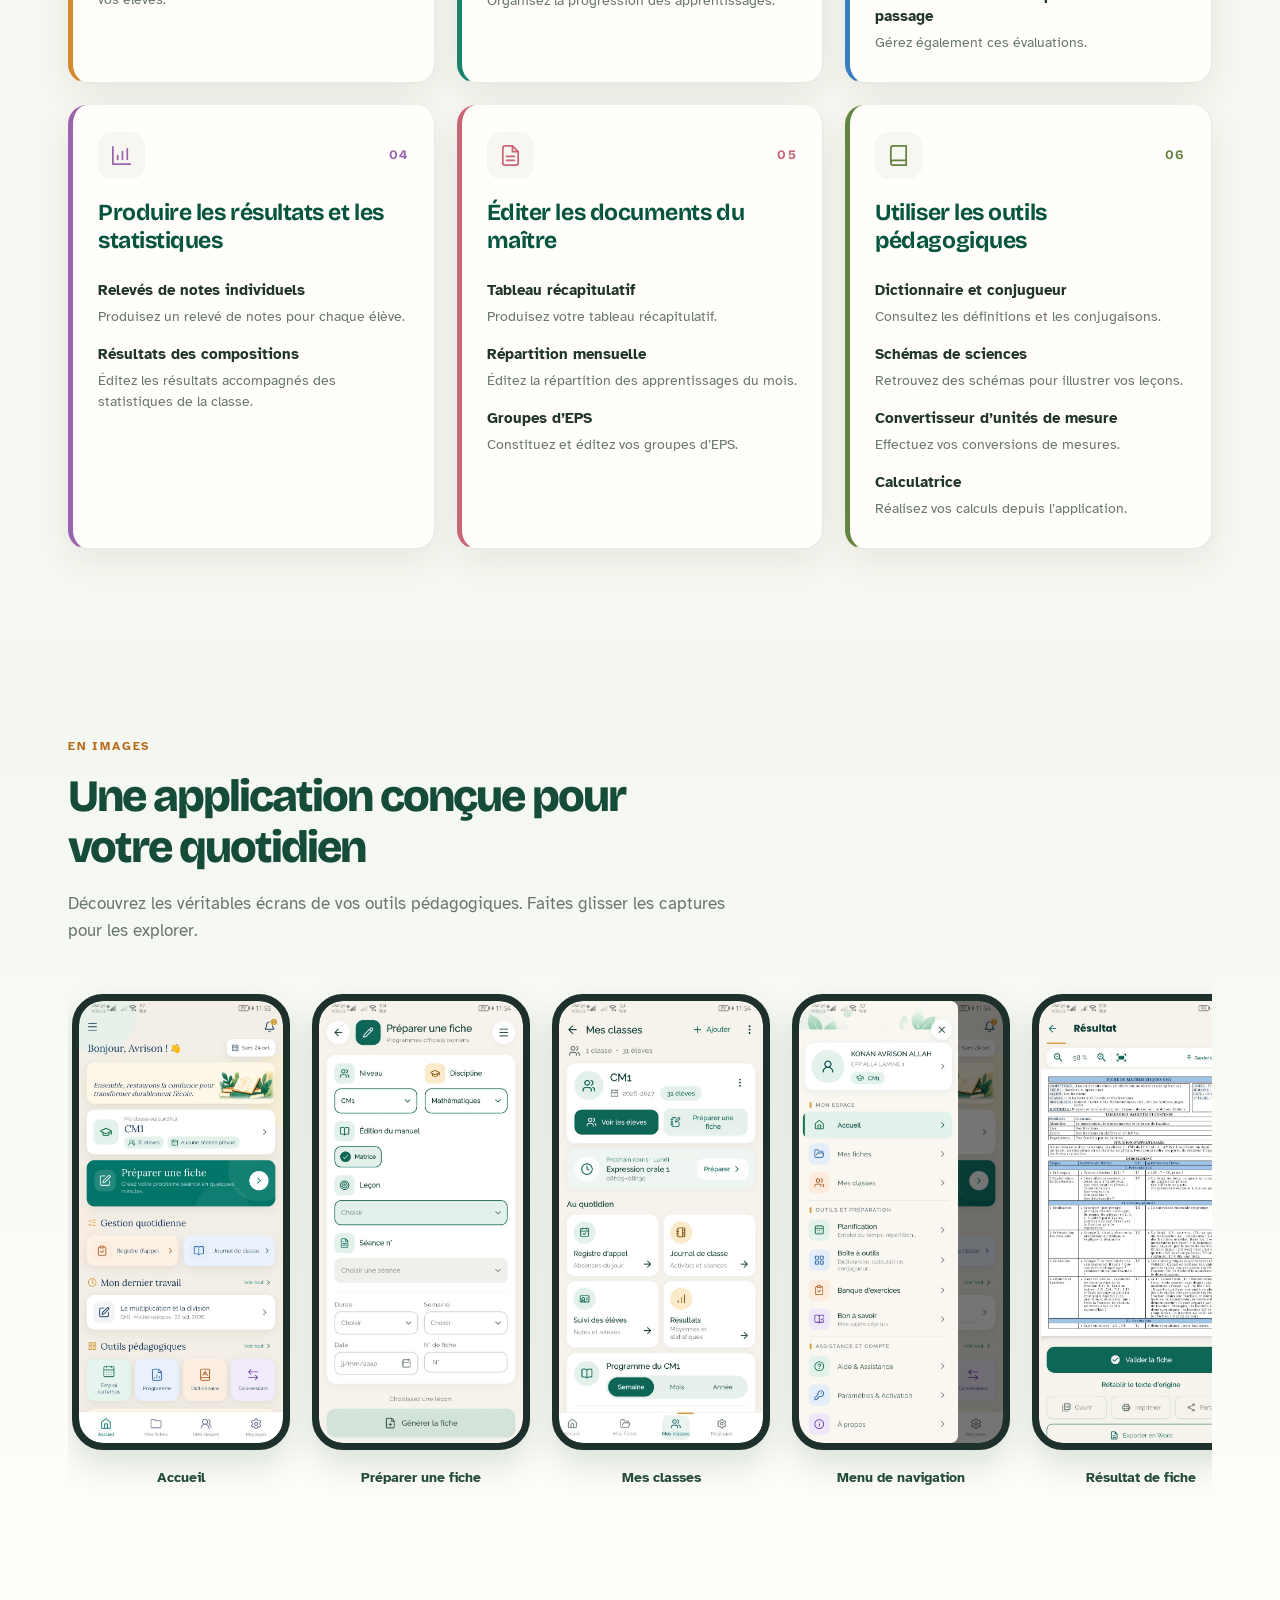
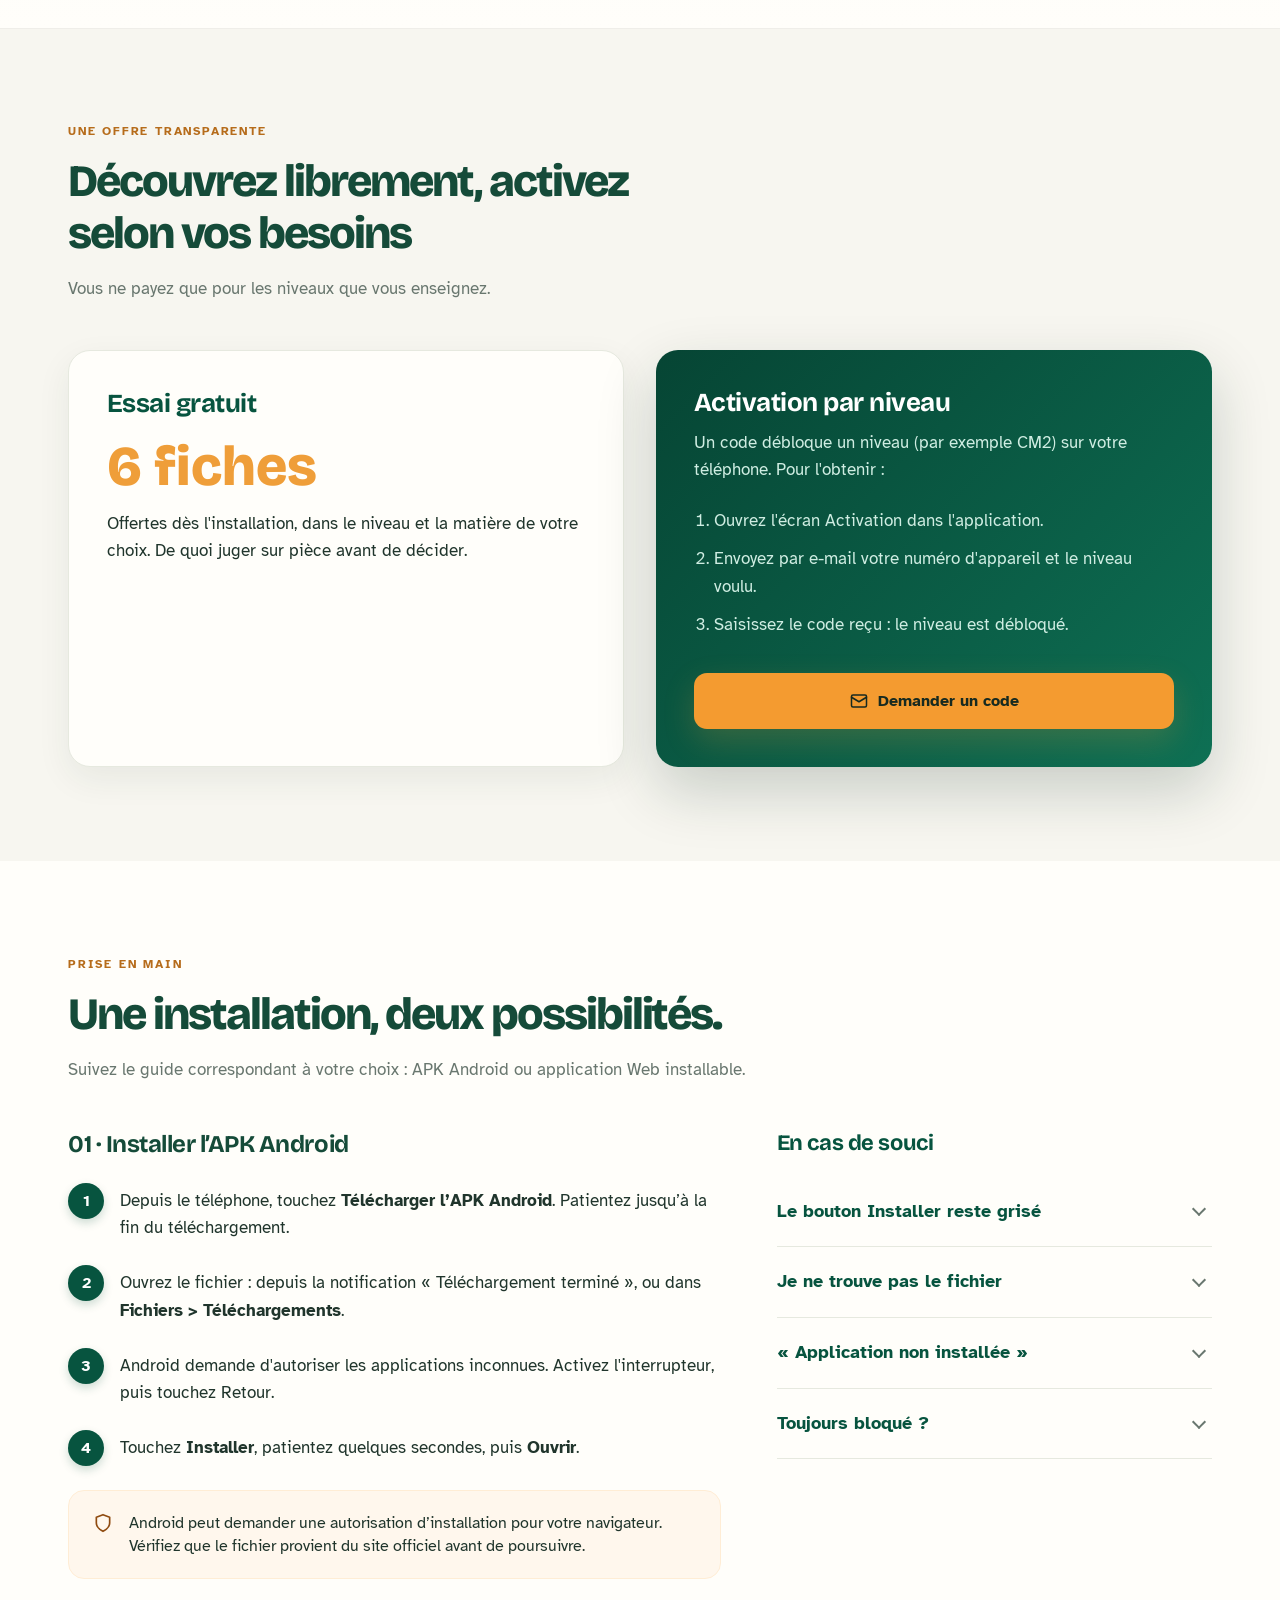
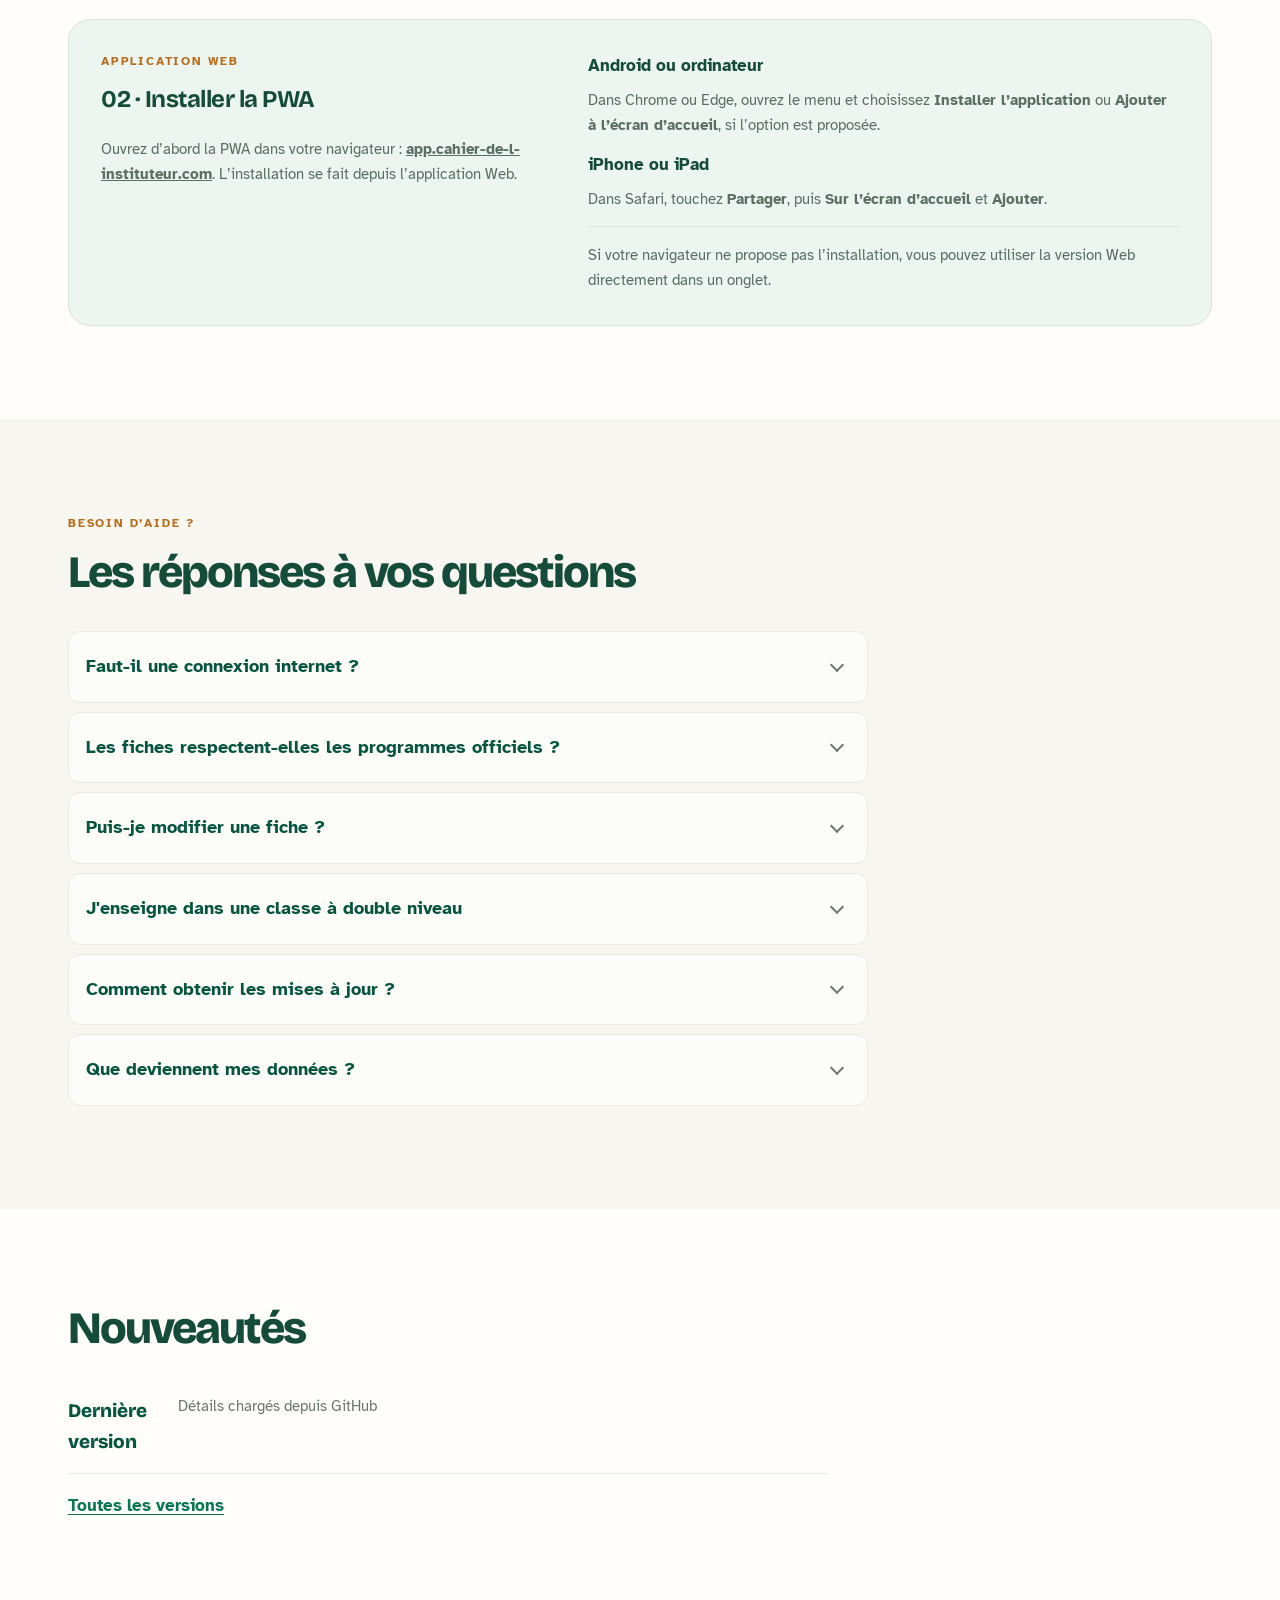
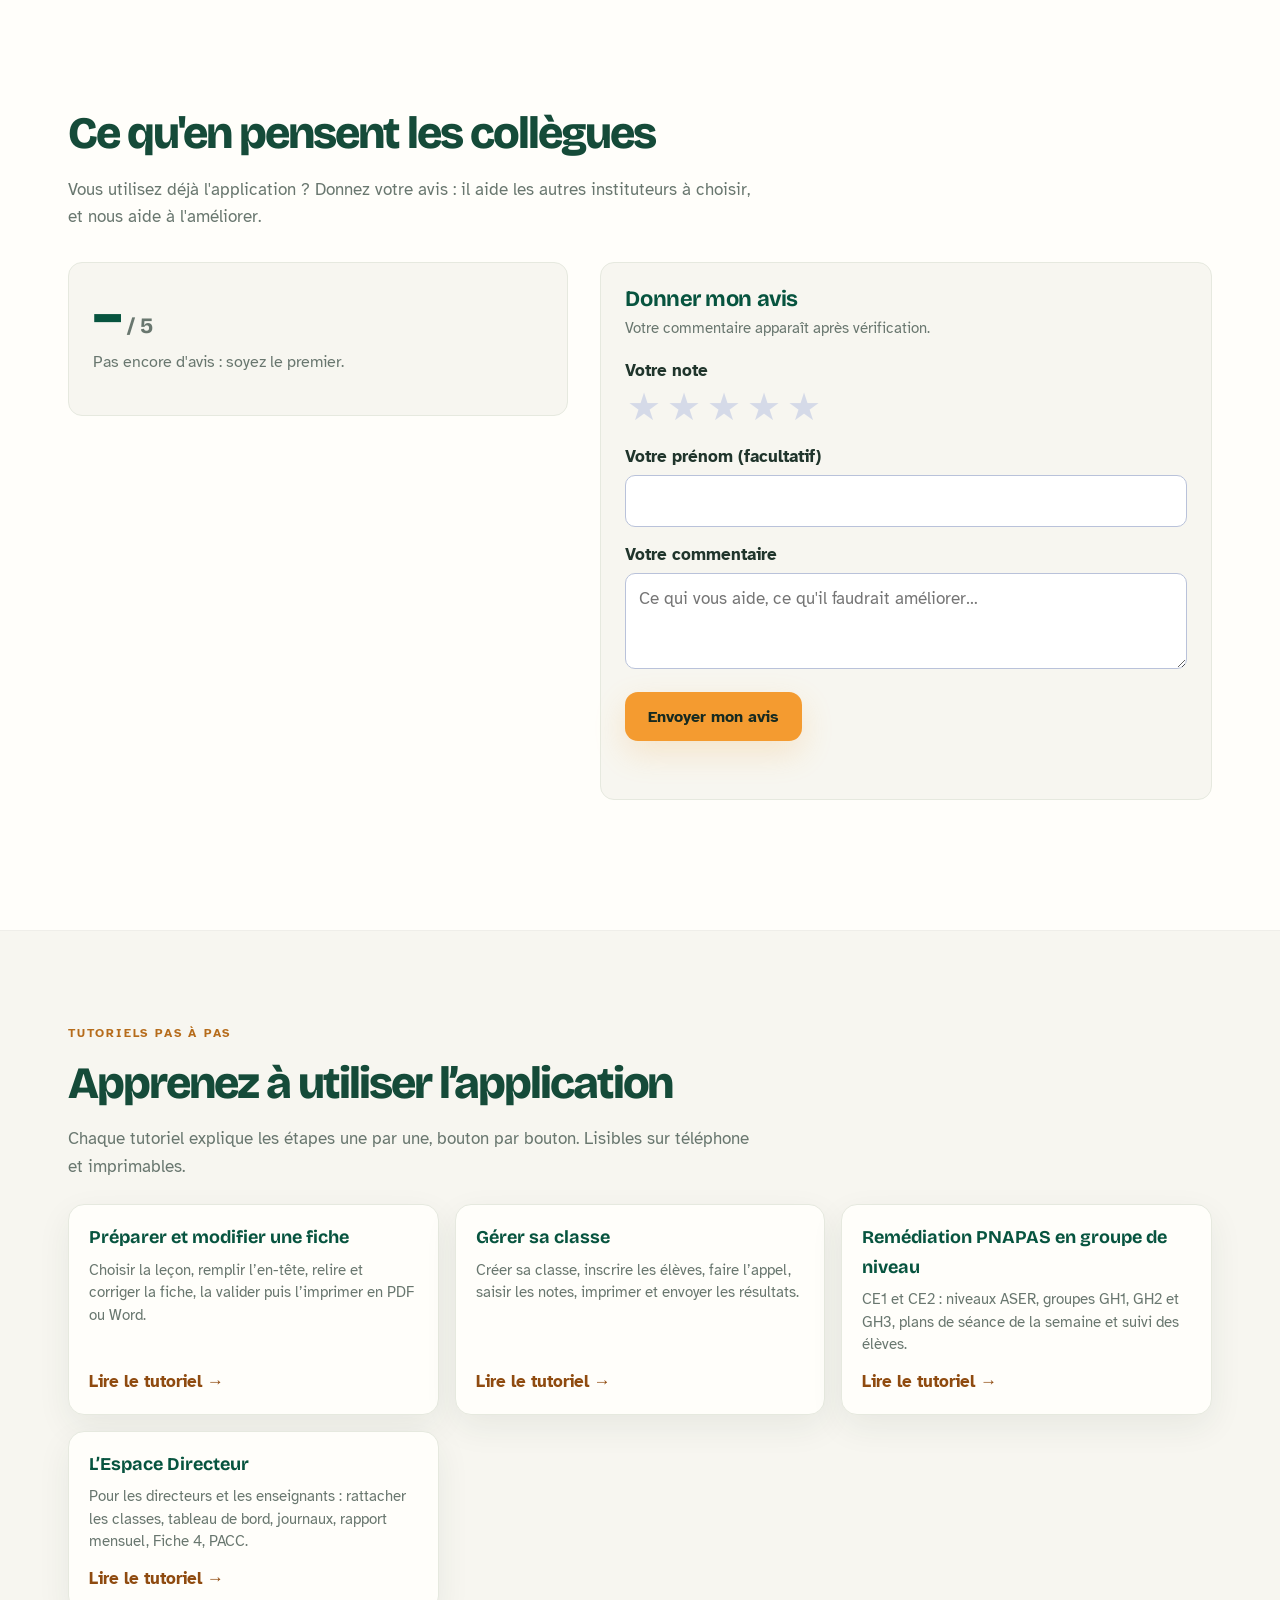
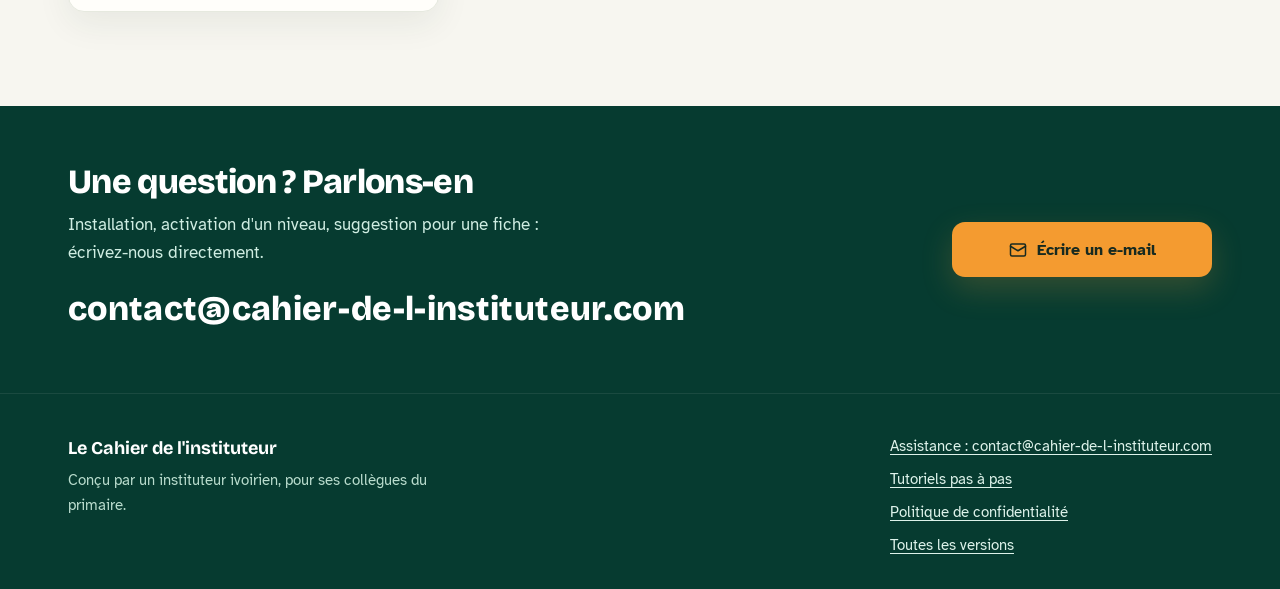
==== commit 99240eeb: "Aide : tutoriel « Préparer et modifier une fiche » et sa carte sur la page de téléchargement Co-Auth" ====
--- a/index.html
+++ b/index.html
@@ -872,6 +872,11 @@
       <h2 id="tutoriels-titre">Apprenez à utiliser l’application</h2>
       <p class="chapeau">Chaque tutoriel explique les étapes une par une, bouton par bouton. Lisibles sur téléphone et imprimables.</p>
       <div class="tutoriels">
+        <a class="tutoriel" href="aide/preparer-une-fiche/">
+          <b>Préparer et modifier une fiche</b>
+          <span>Choisir la leçon, remplir l’en-tête, relire et corriger la fiche, la valider puis l’imprimer en PDF ou Word.</span>
+          <em>Lire le tutoriel →</em>
+        </a>
         <a class="tutoriel" href="aide/gerer-sa-classe/">
           <b>Gérer sa classe</b>
           <span>Créer sa classe, inscrire les élèves, faire l’appel, saisir les notes, imprimer et envoyer les résultats.</span>
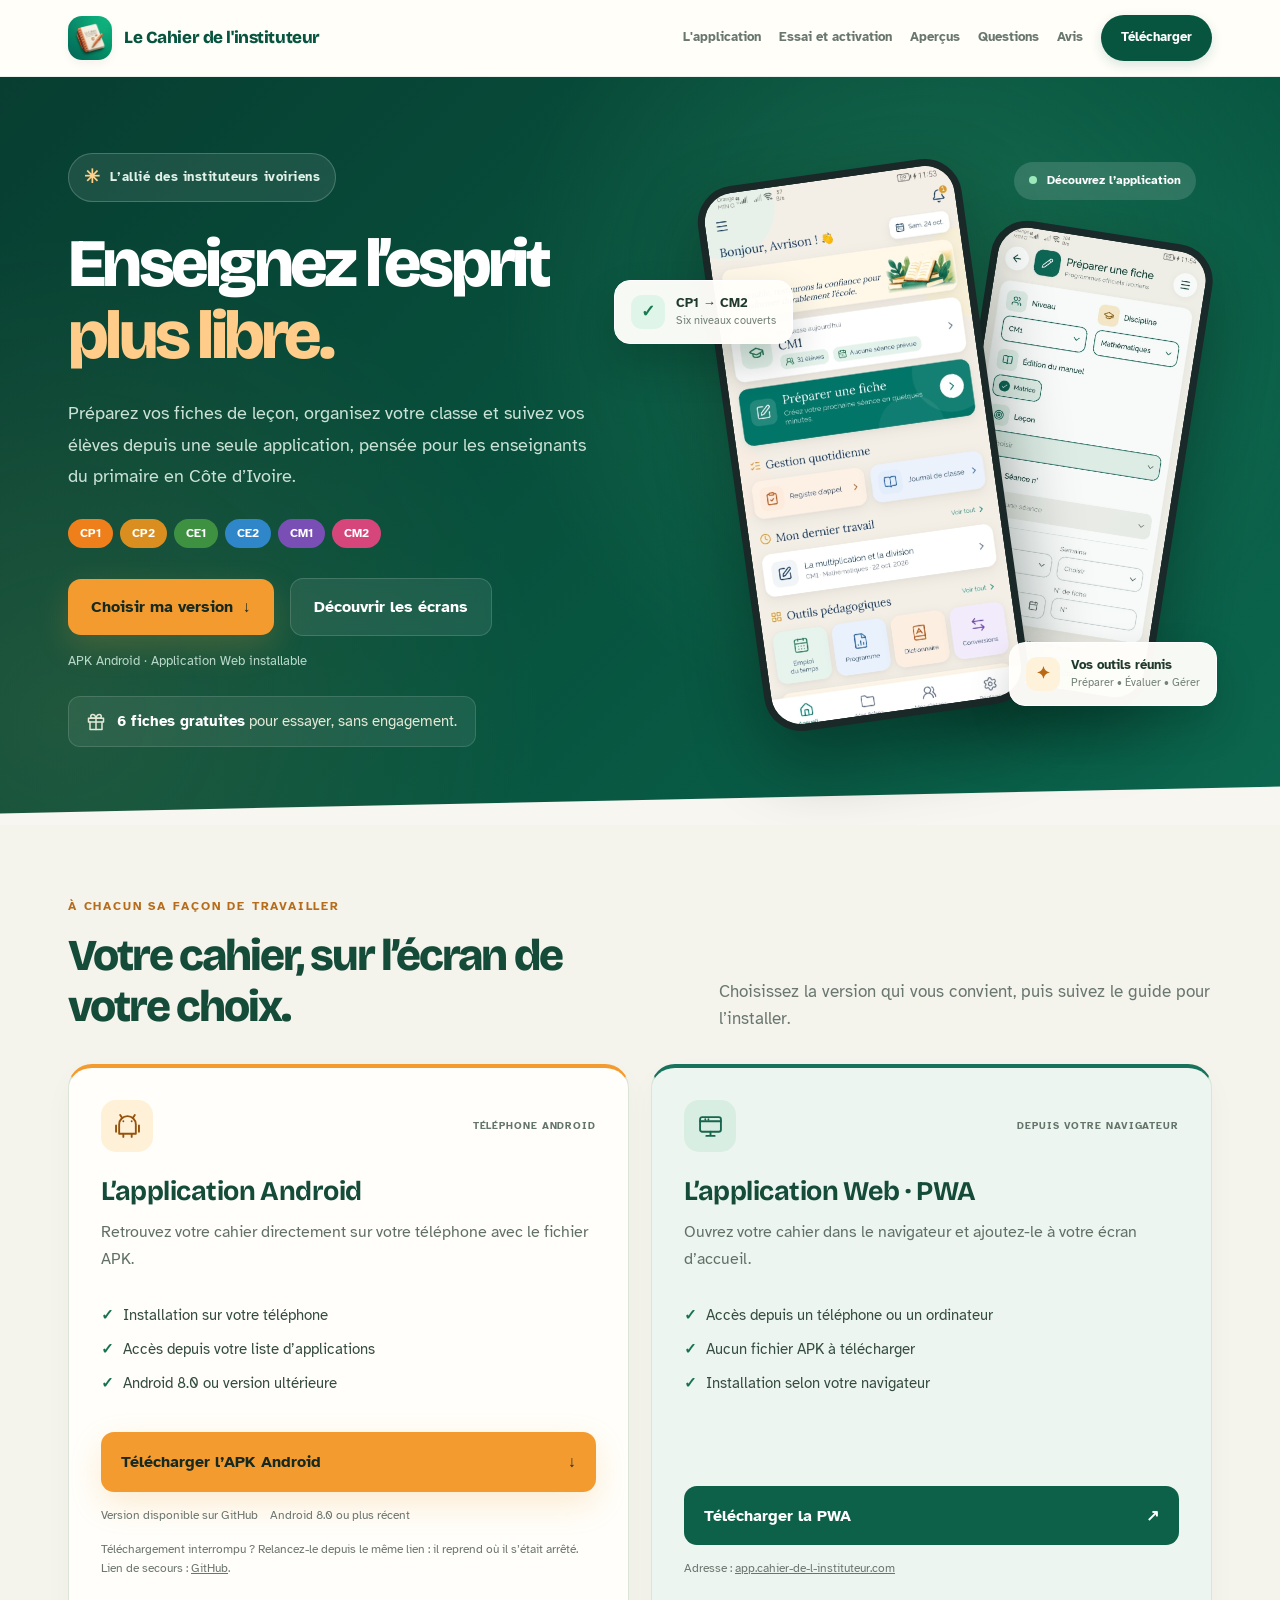
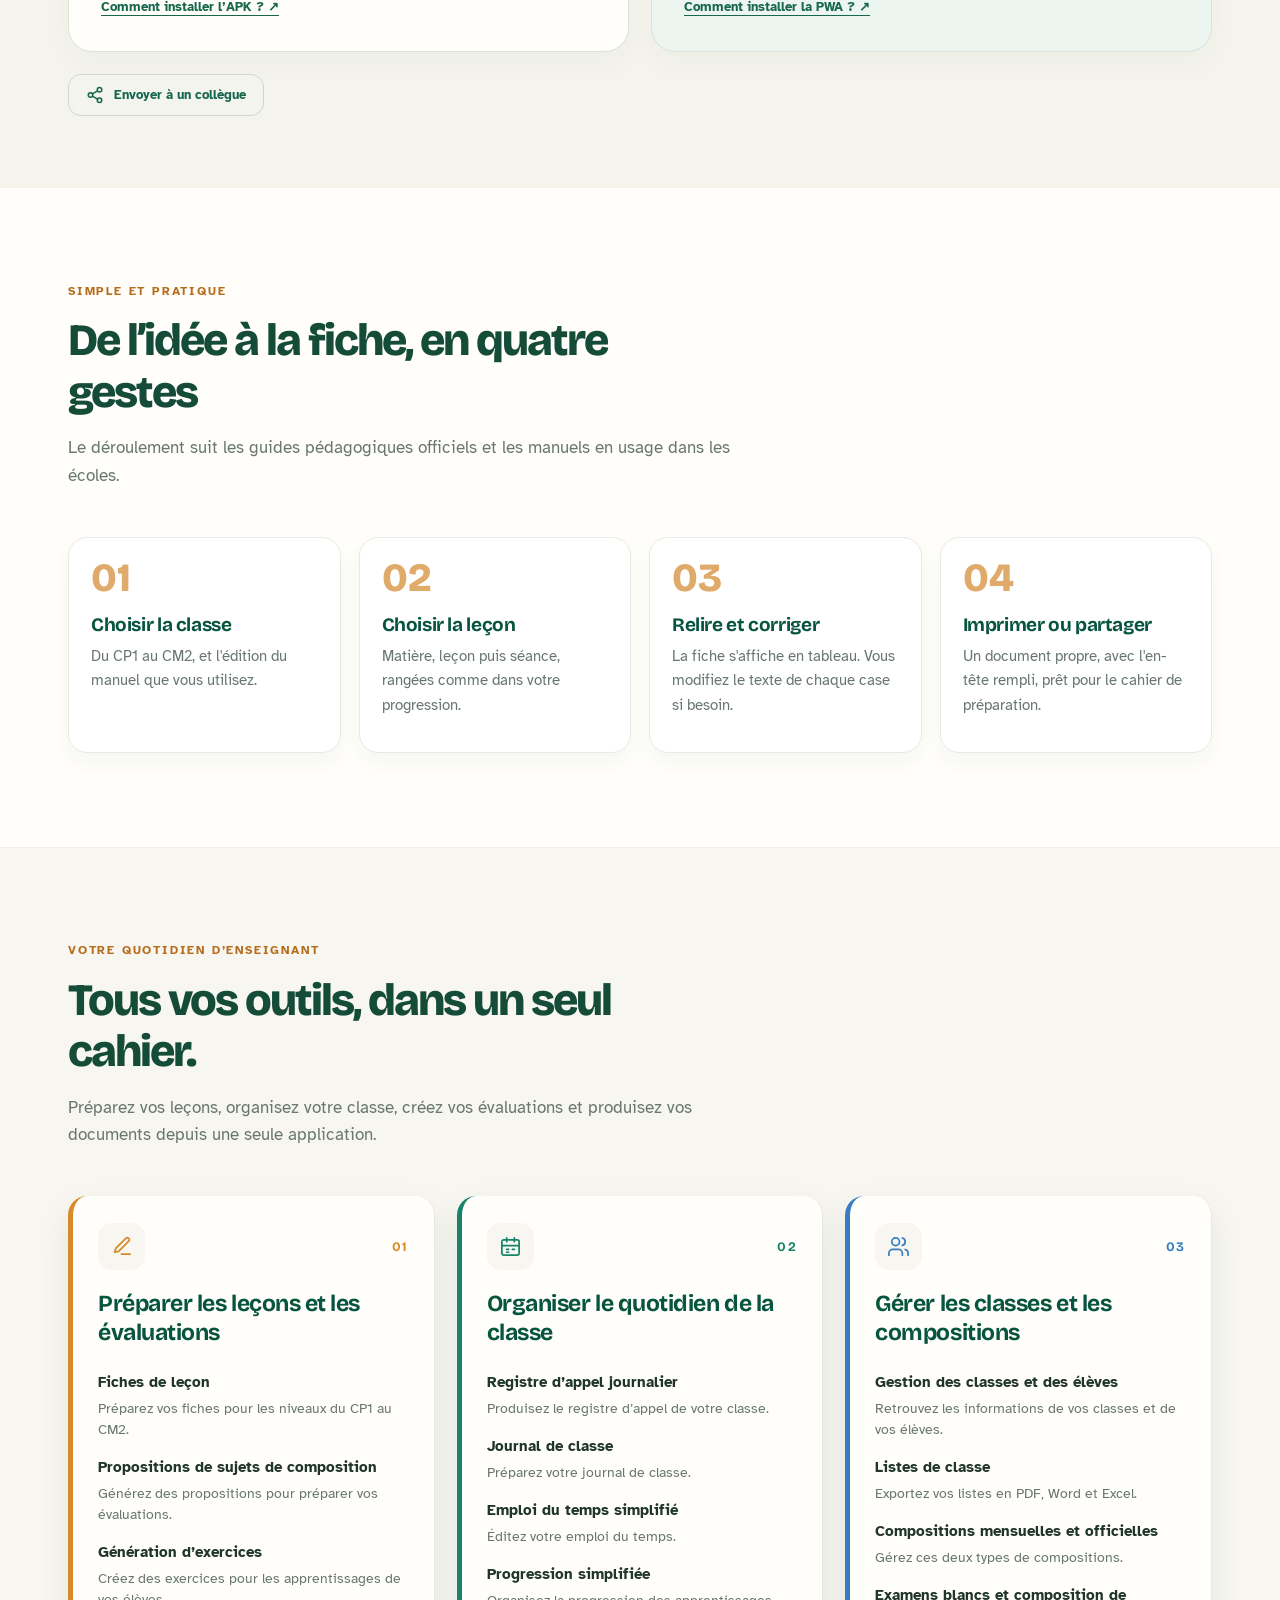
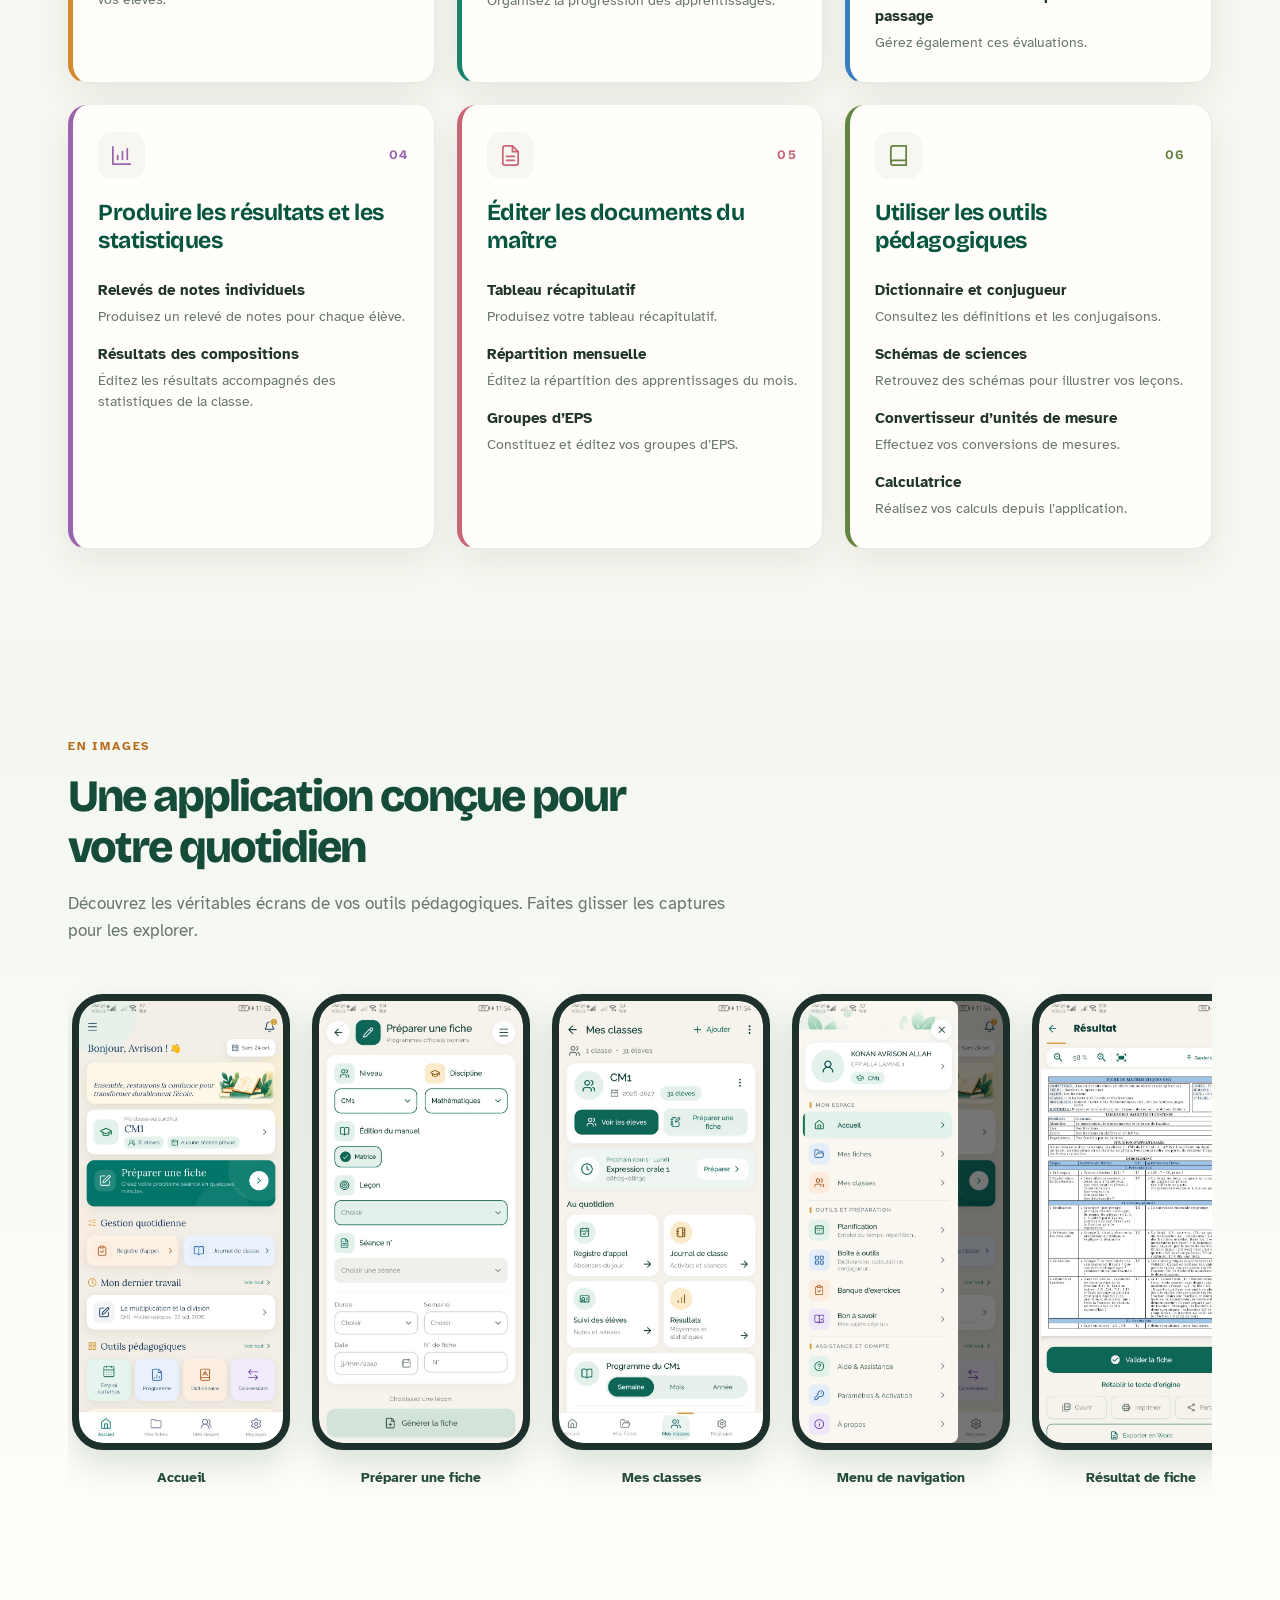
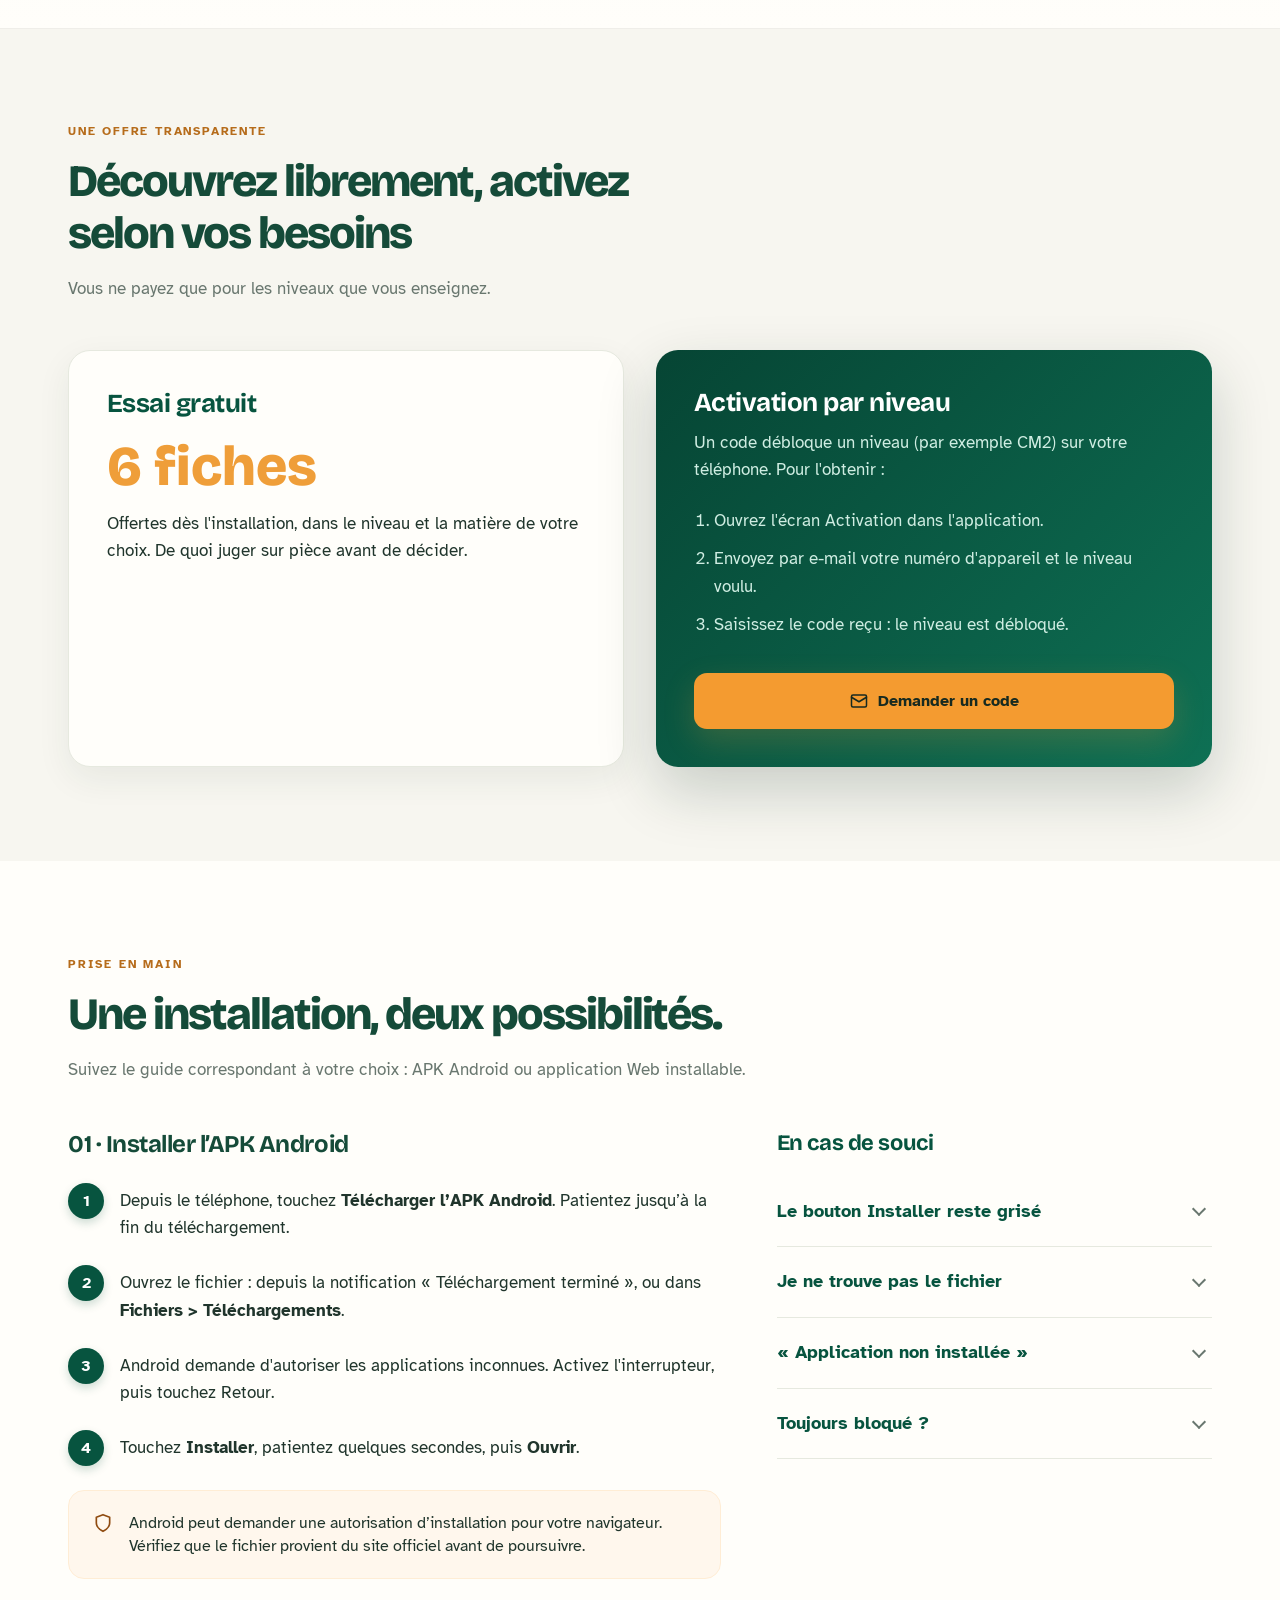
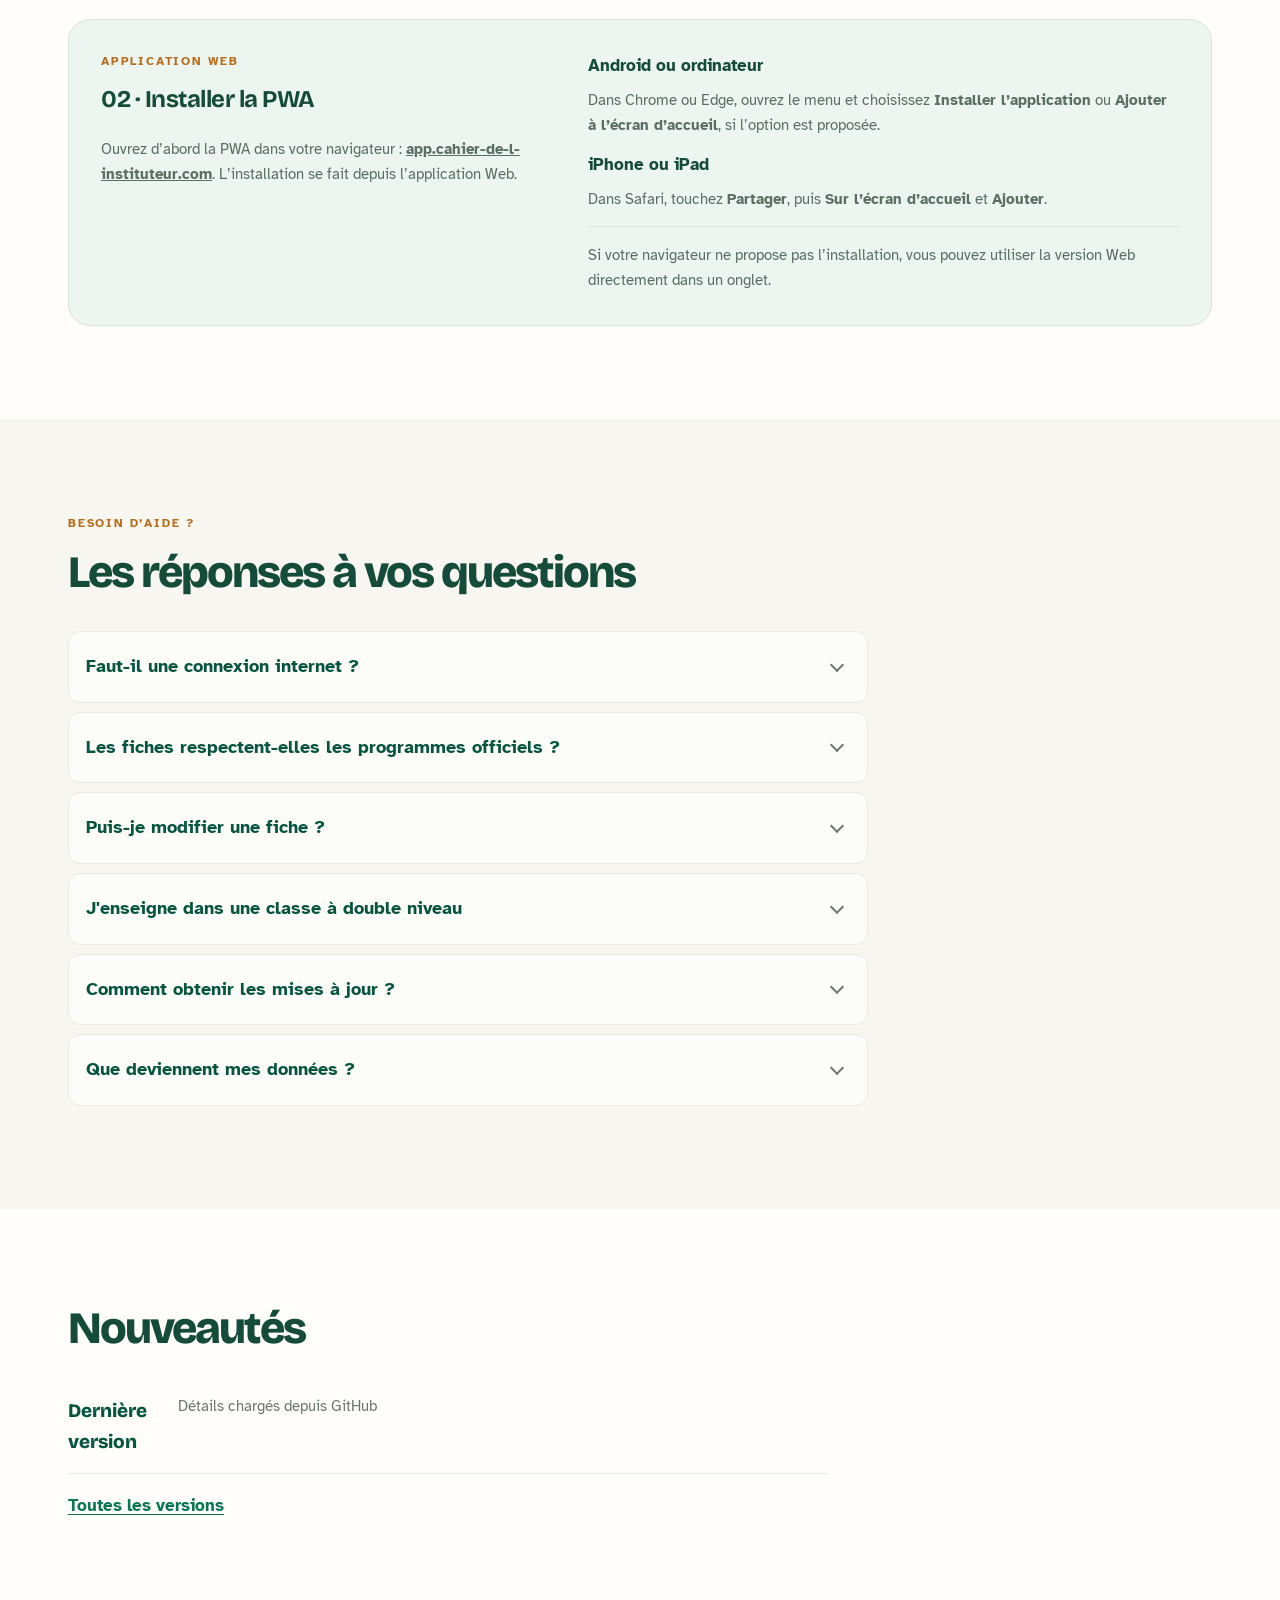
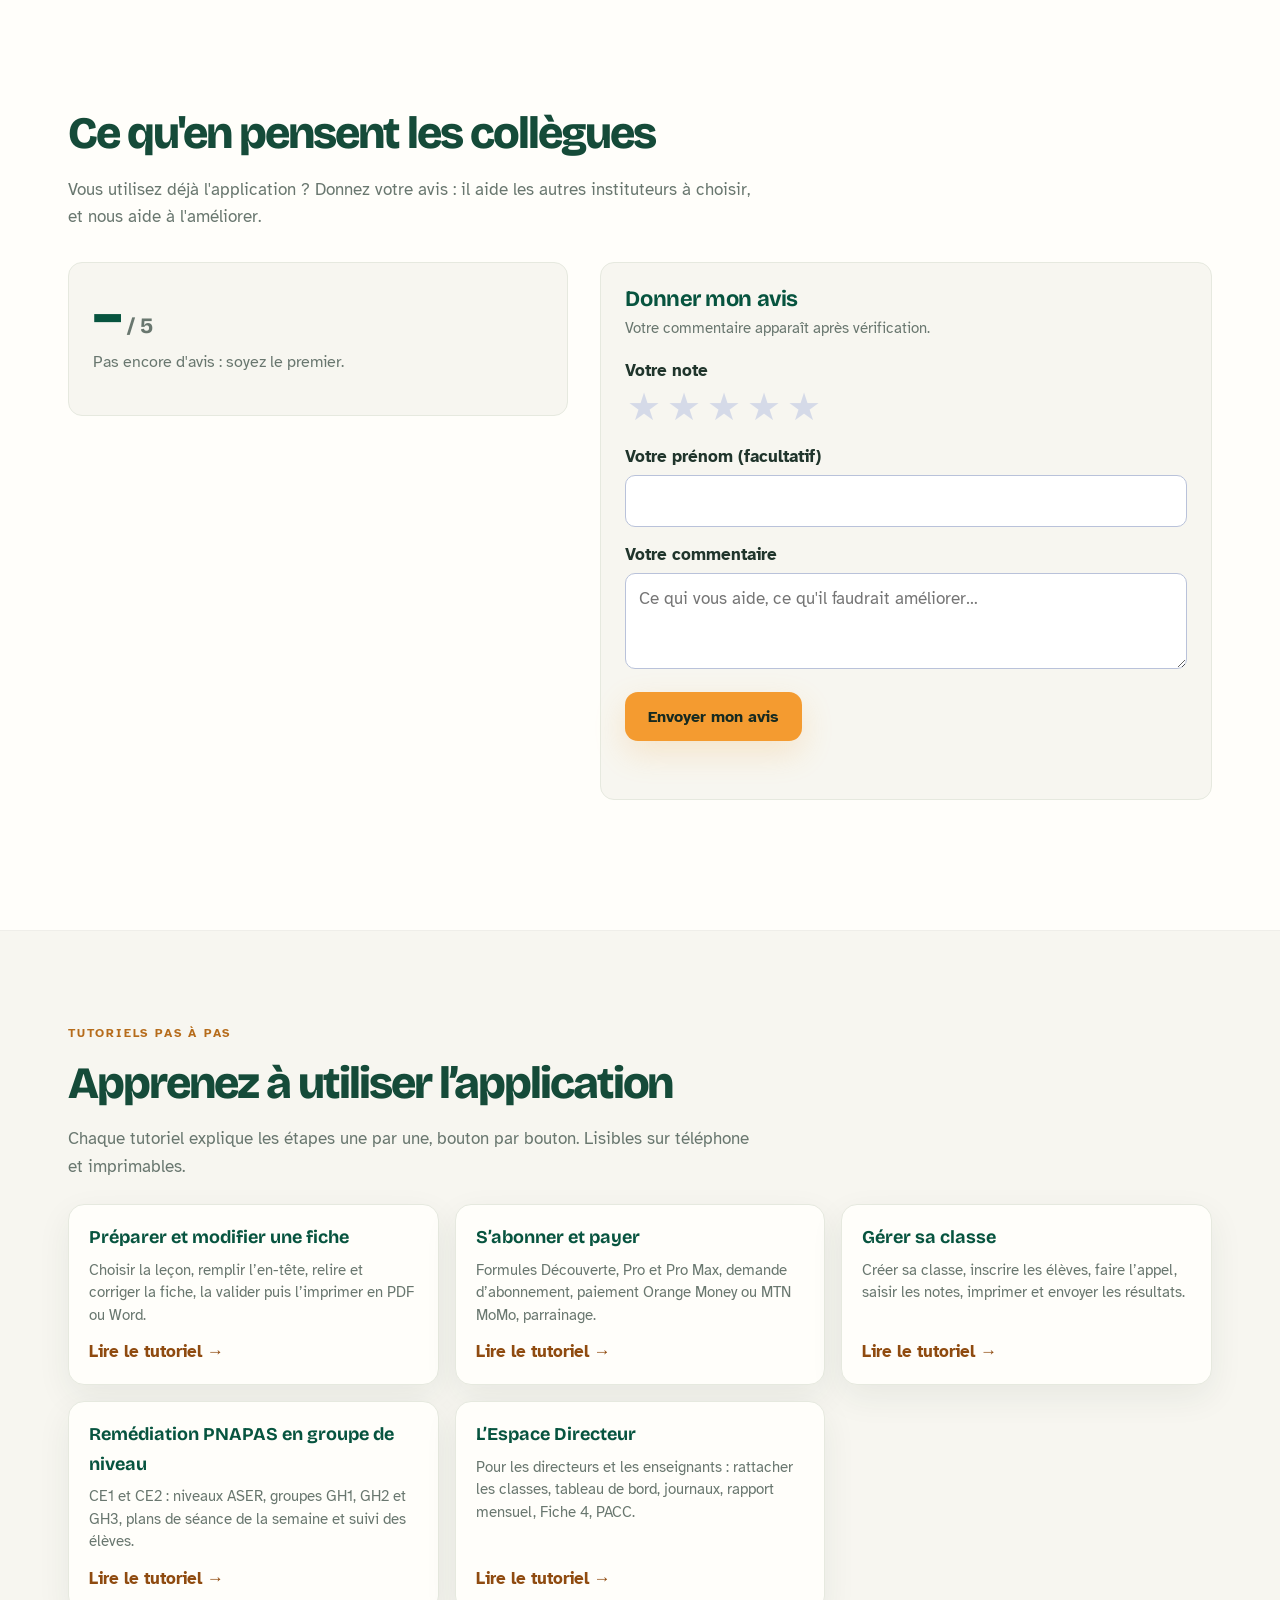
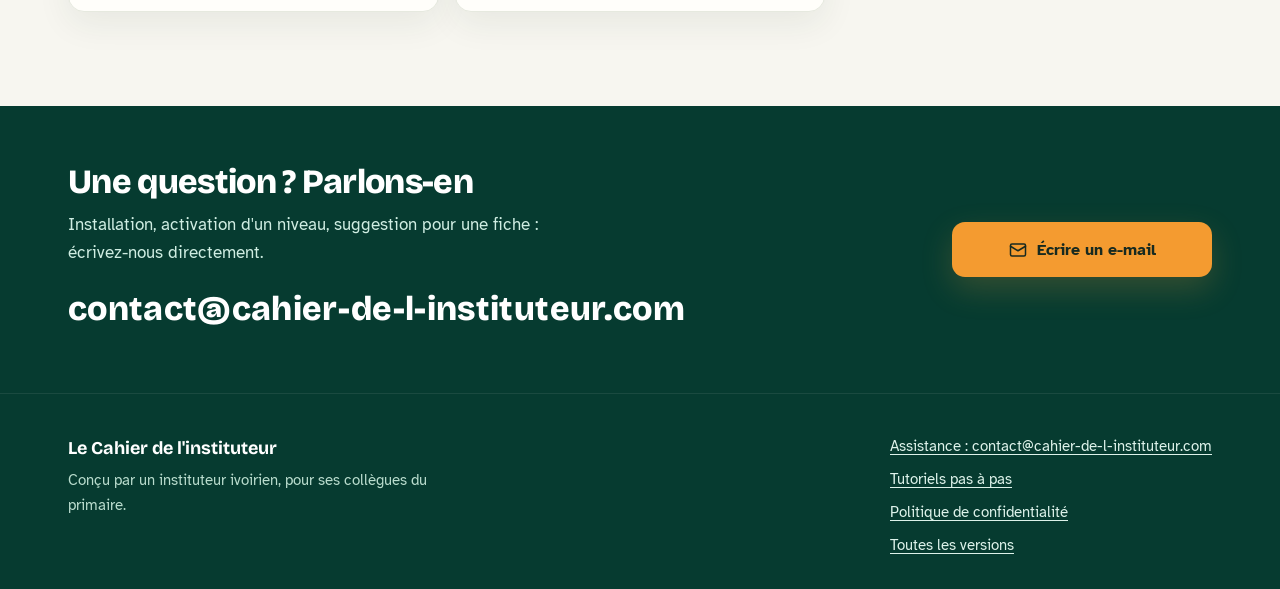
==== commit bedd7119: "Aide : tutoriel « S'abonner et payer » et sa carte sur la page de téléchargement Co-Authored-By: Cla" ====
--- a/index.html
+++ b/index.html
@@ -877,6 +877,11 @@
           <span>Choisir la leçon, remplir l’en-tête, relire et corriger la fiche, la valider puis l’imprimer en PDF ou Word.</span>
           <em>Lire le tutoriel →</em>
         </a>
+        <a class="tutoriel" href="aide/s-abonner-et-payer/">
+          <b>S’abonner et payer</b>
+          <span>Formules Découverte, Pro et Pro Max, demande d’abonnement, paiement Orange Money ou MTN MoMo, parrainage.</span>
+          <em>Lire le tutoriel →</em>
+        </a>
         <a class="tutoriel" href="aide/gerer-sa-classe/">
           <b>Gérer sa classe</b>
           <span>Créer sa classe, inscrire les élèves, faire l’appel, saisir les notes, imprimer et envoyer les résultats.</span>
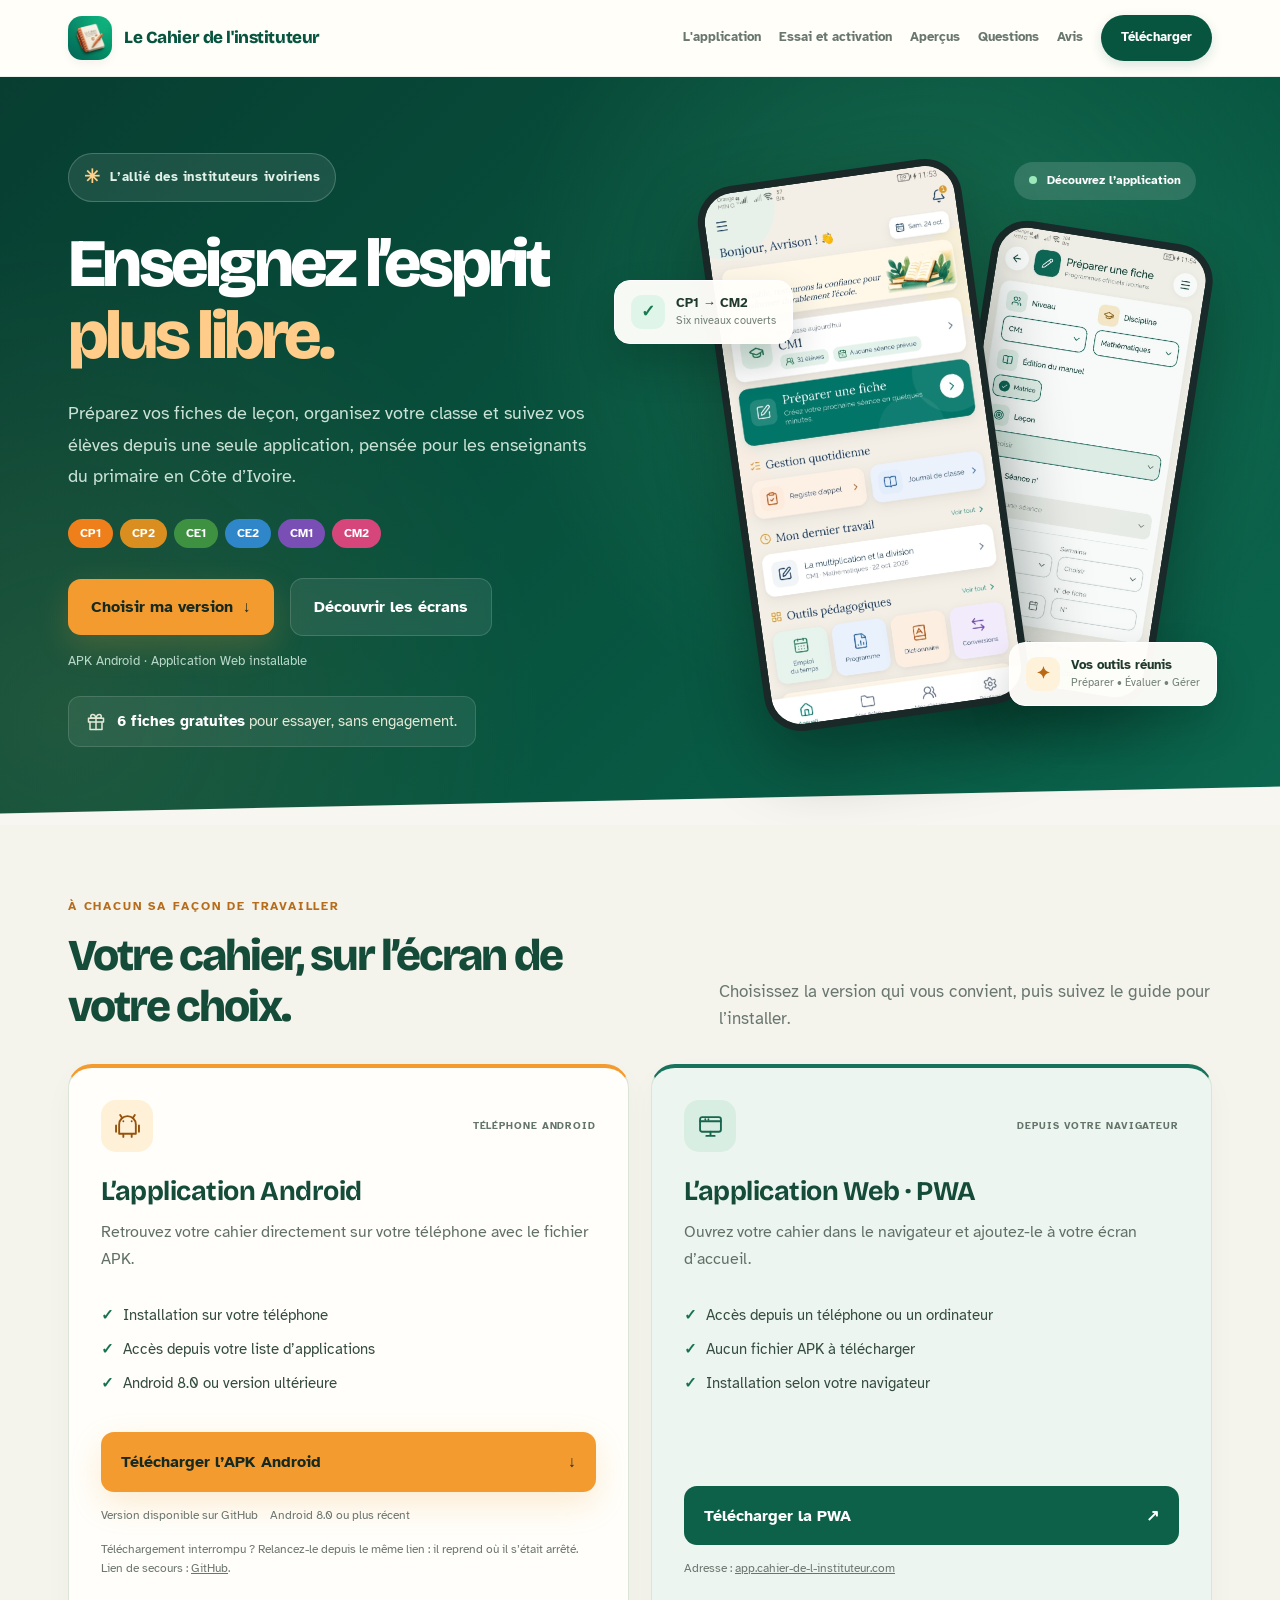
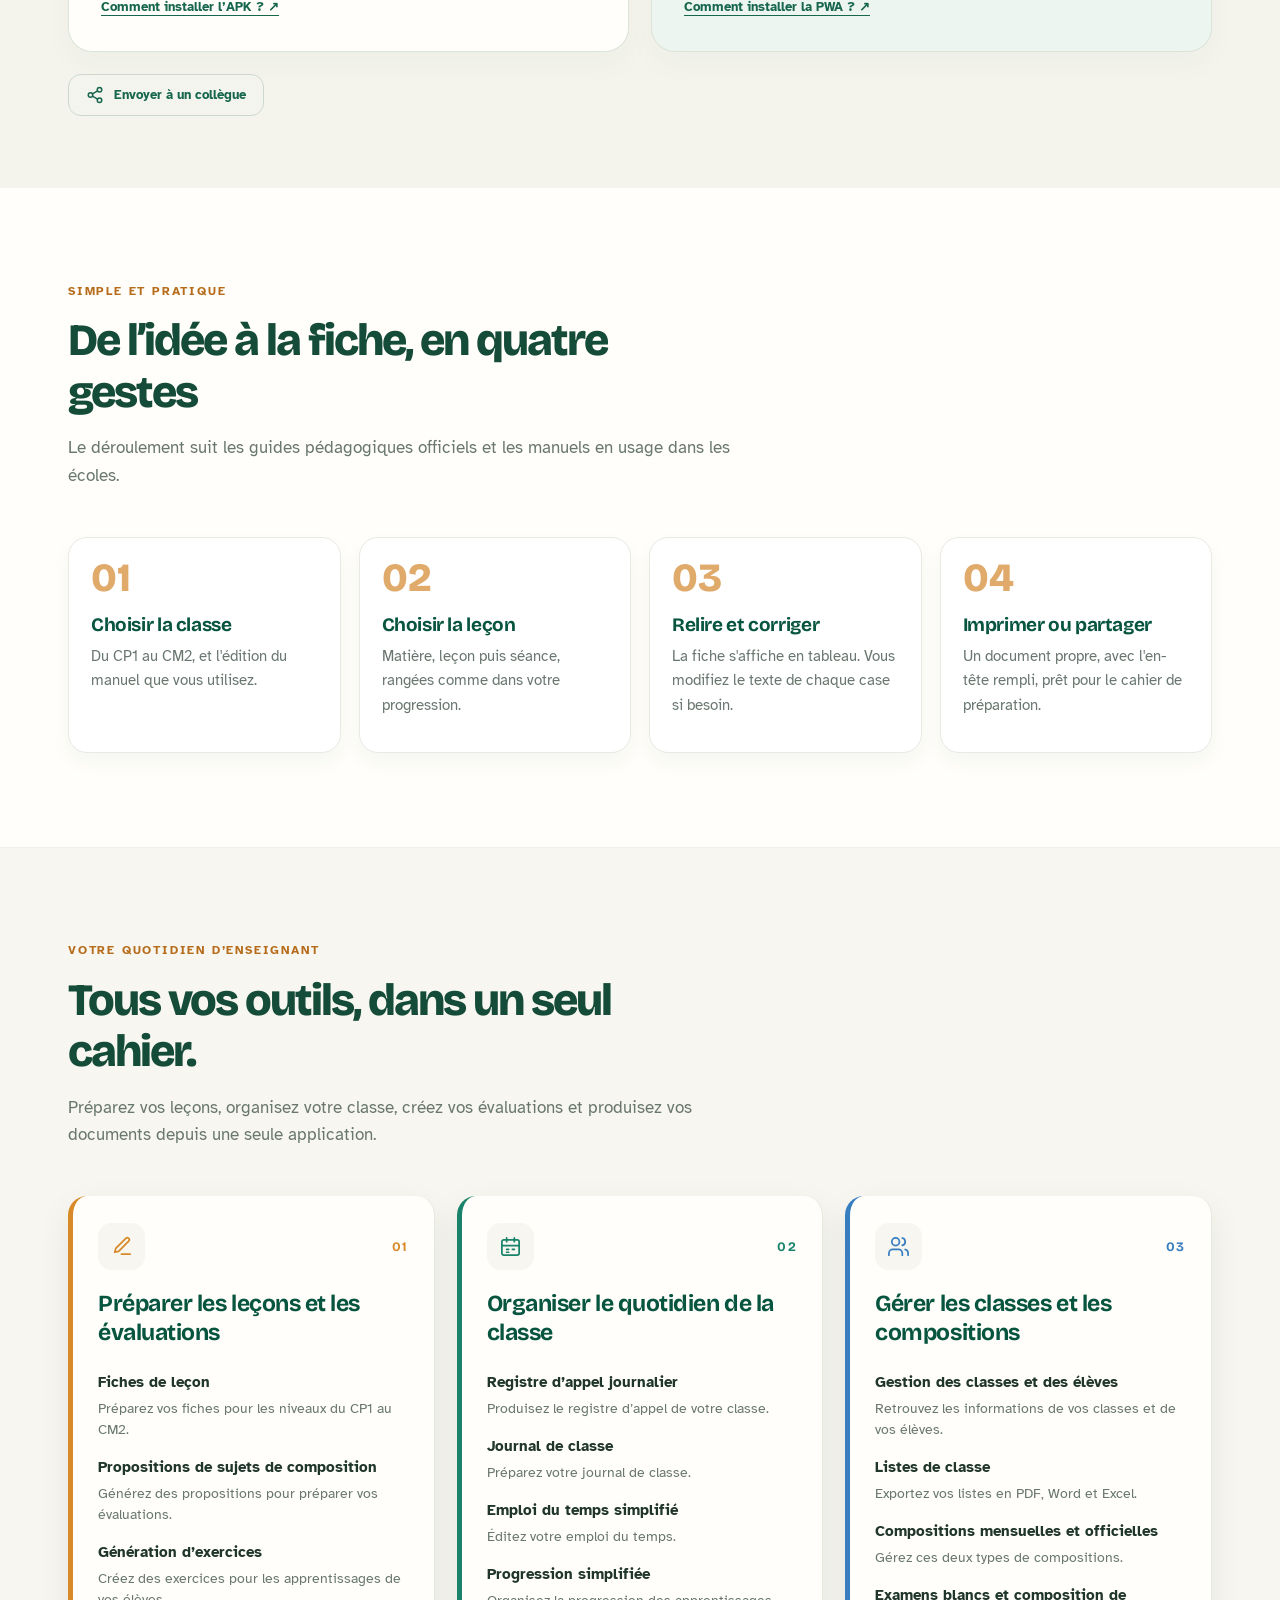
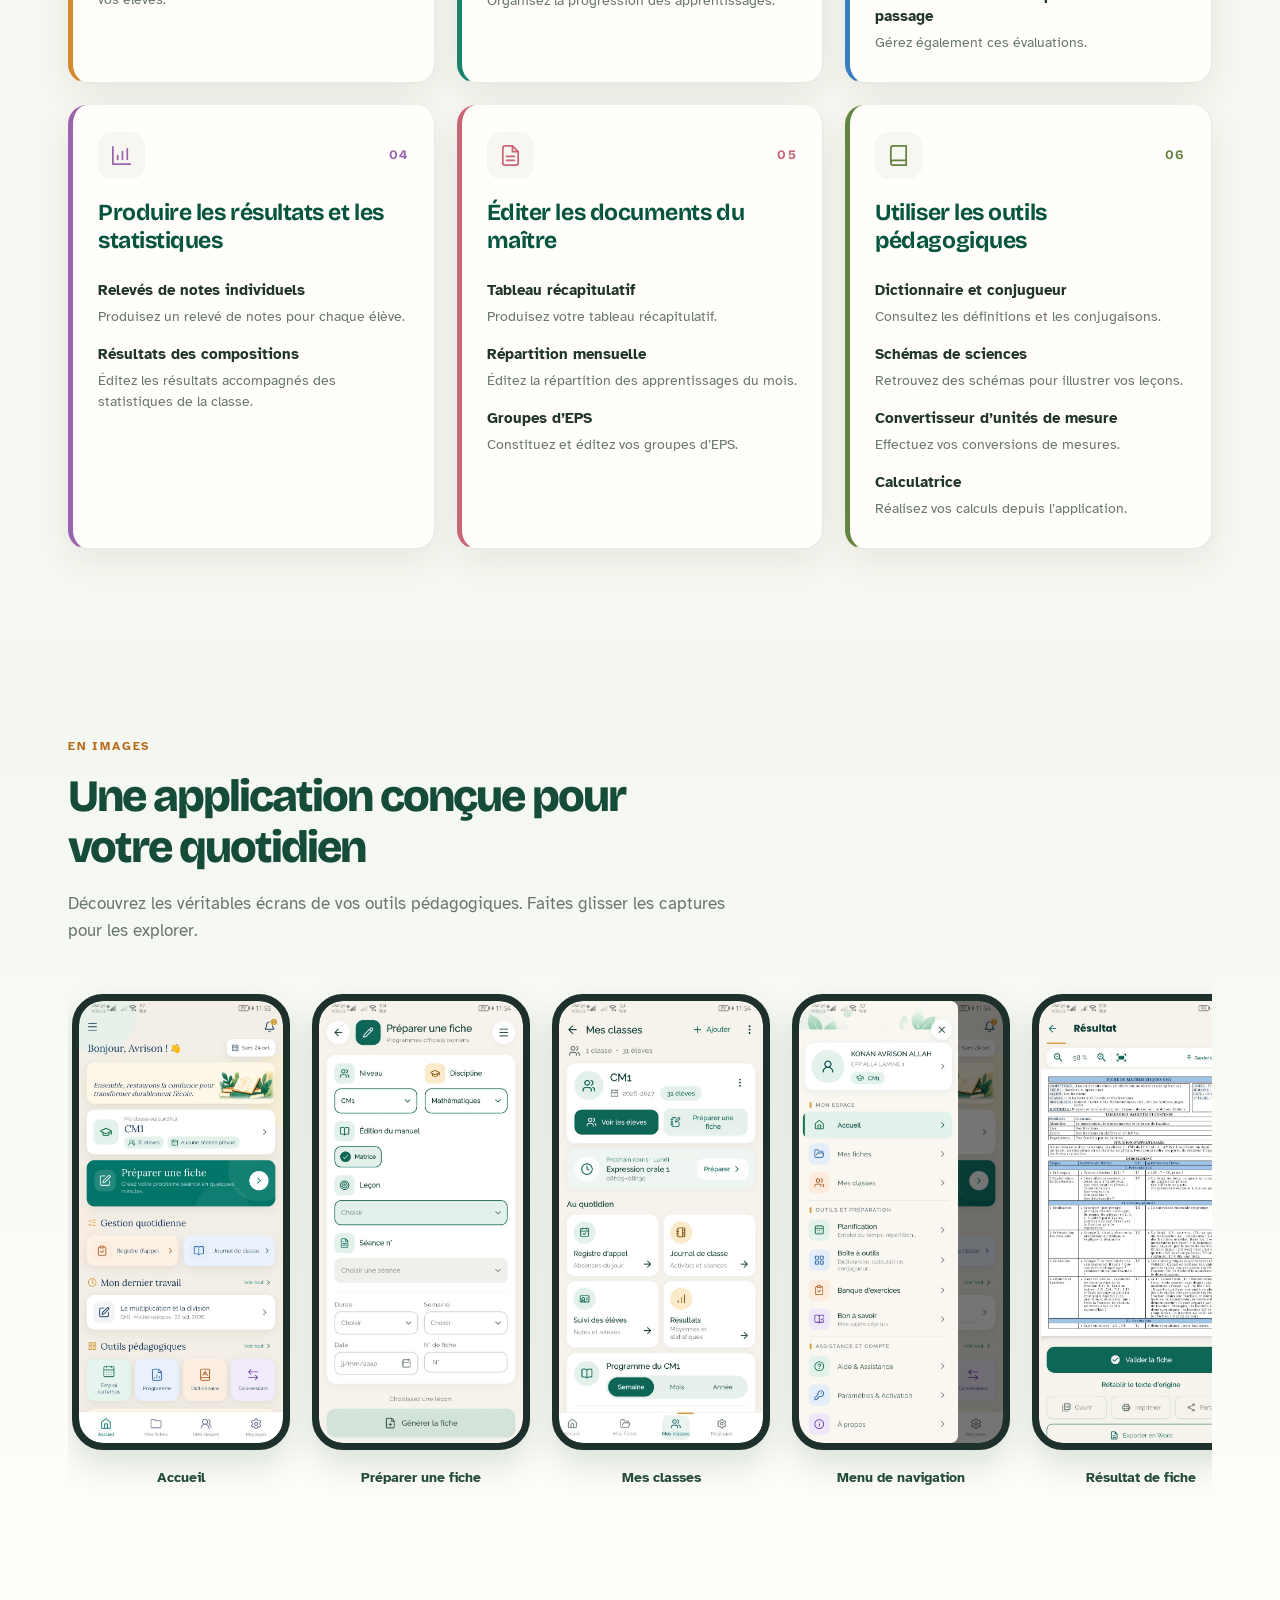
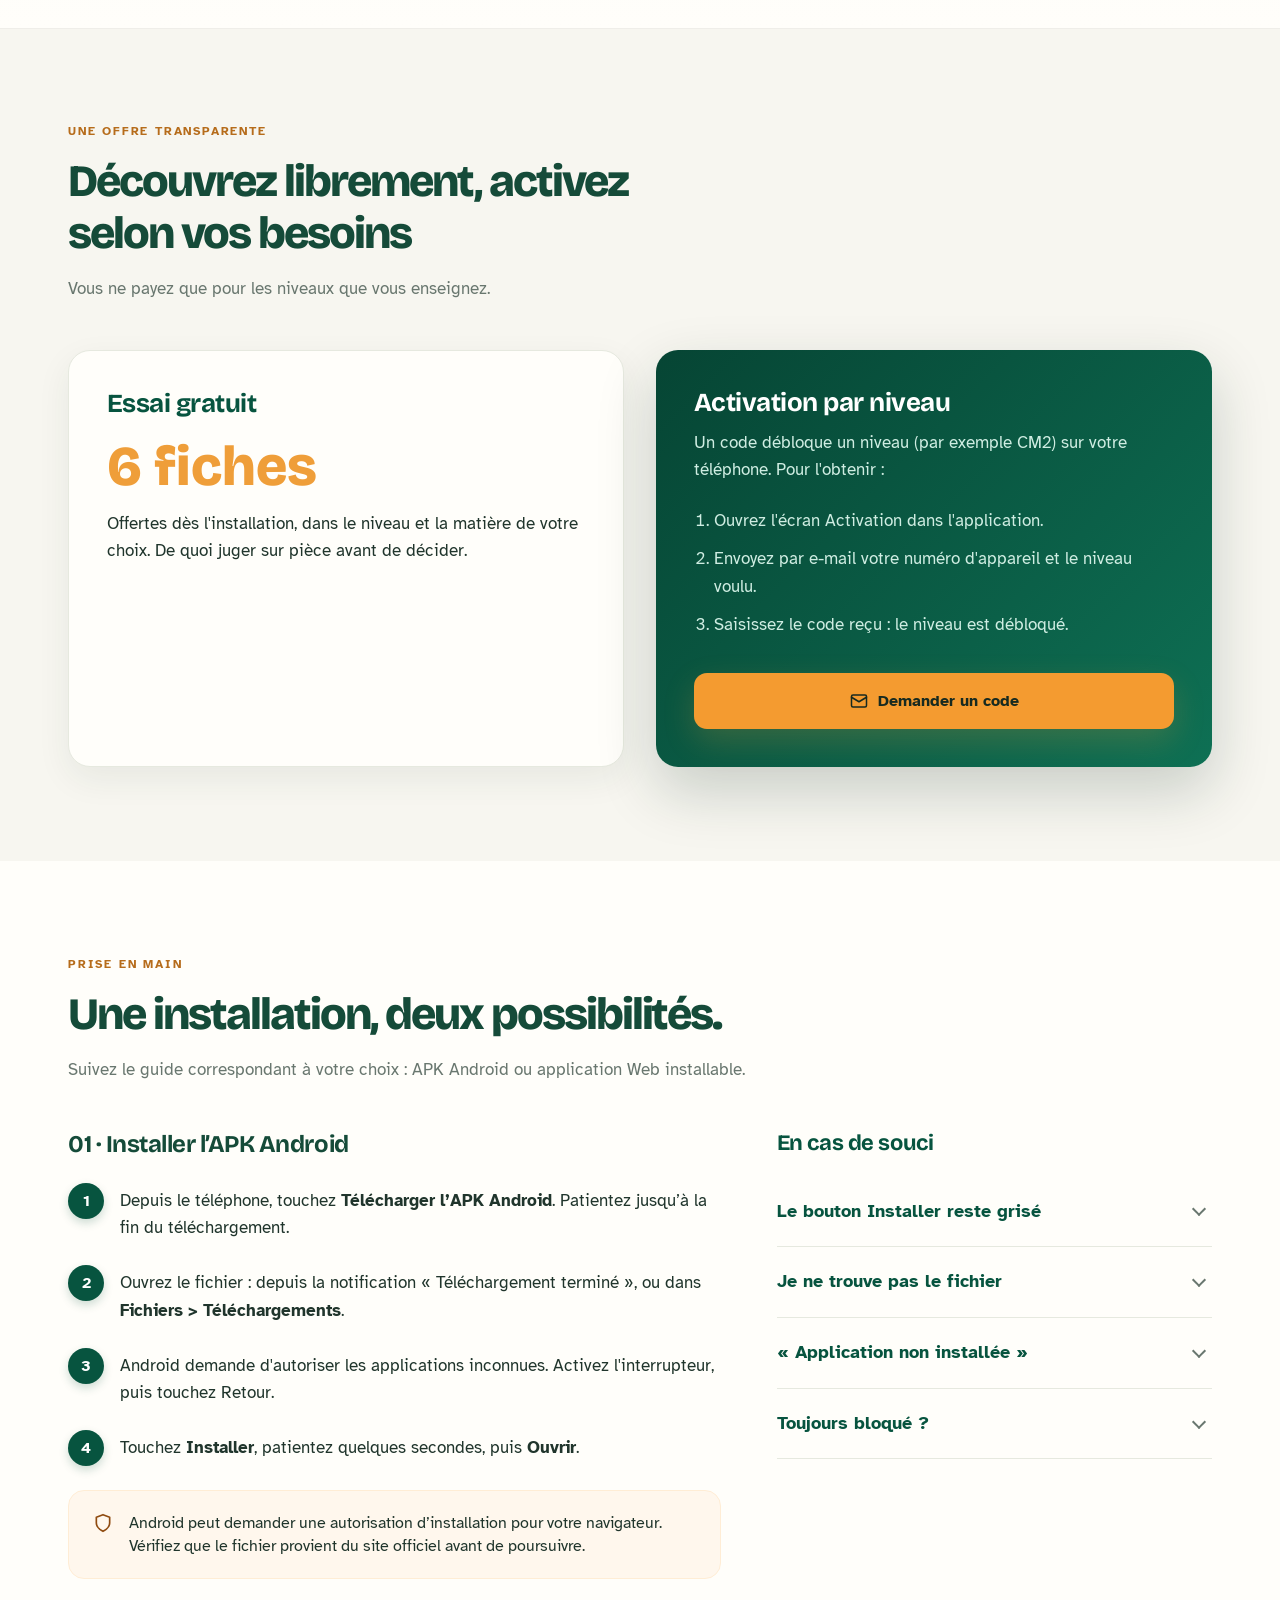
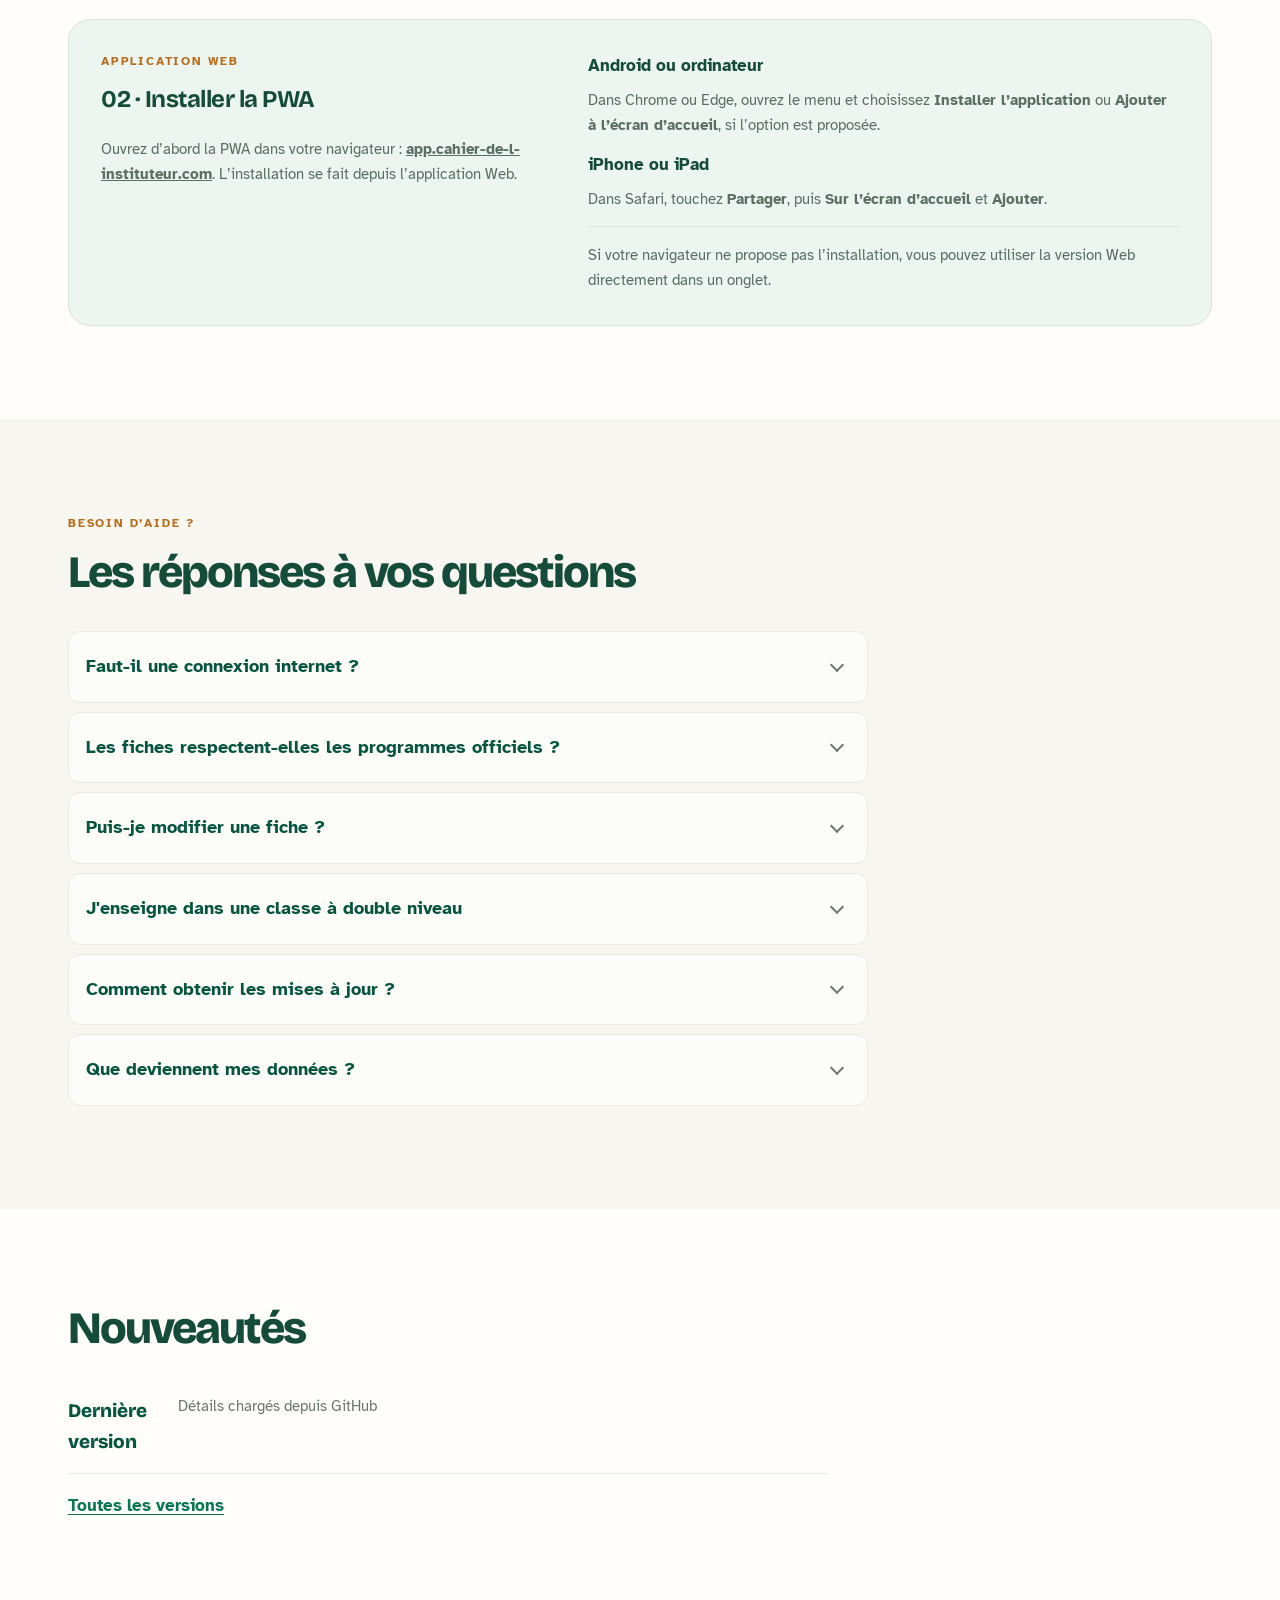
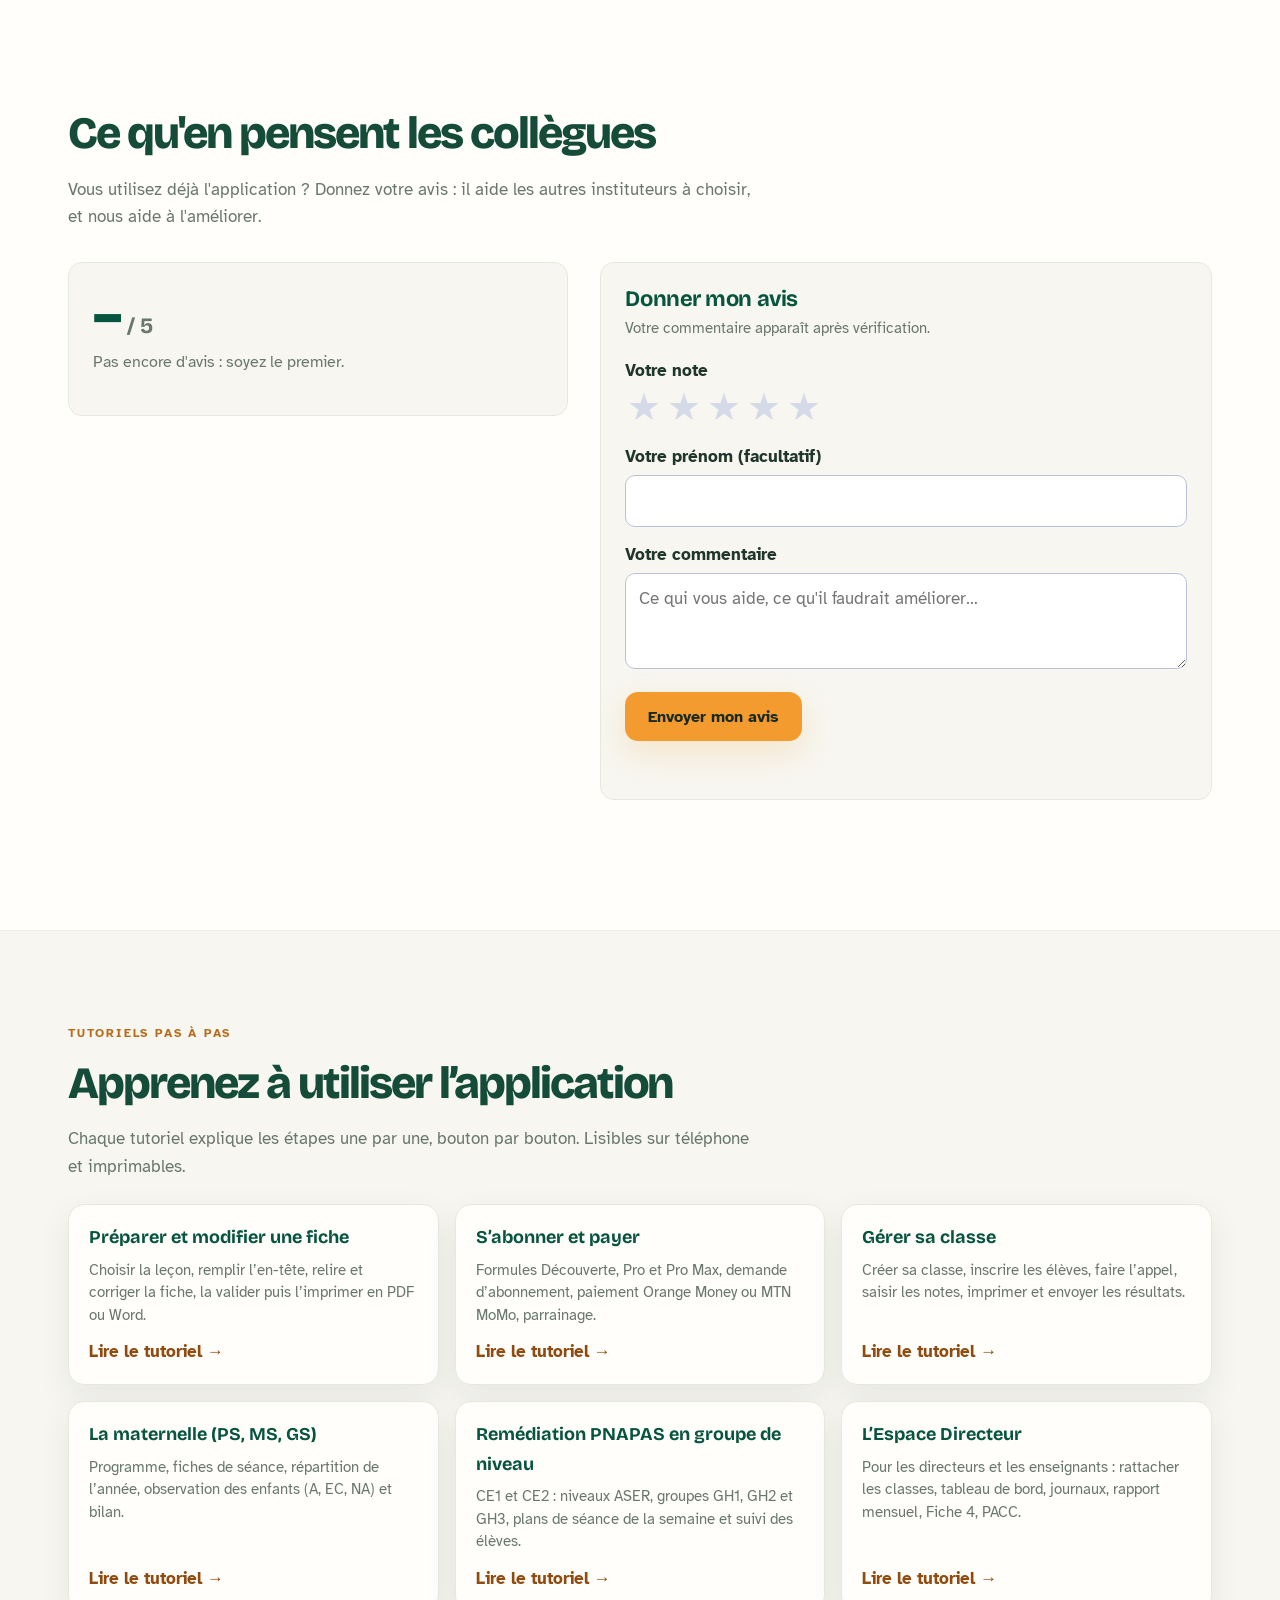
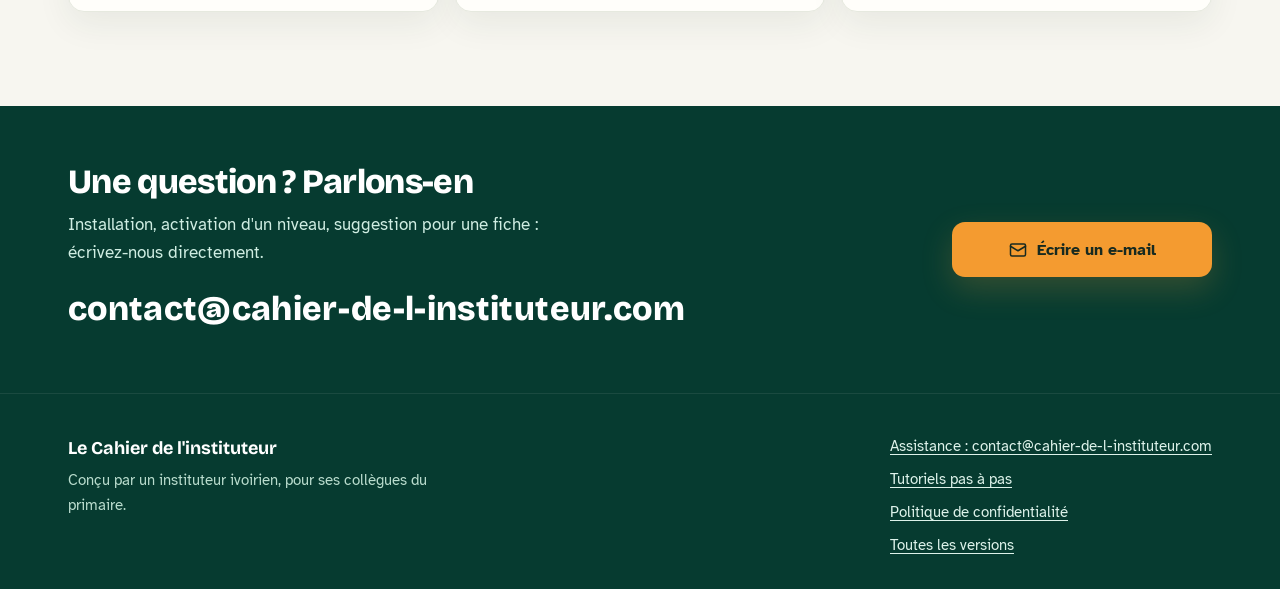
==== commit 2be44ded: "Aide : tutoriel « La maternelle (PS, MS, GS) » et sa carte sur la page de téléchargement Co-Authored" ====
--- a/index.html
+++ b/index.html
@@ -887,6 +887,11 @@
           <span>Créer sa classe, inscrire les élèves, faire l’appel, saisir les notes, imprimer et envoyer les résultats.</span>
           <em>Lire le tutoriel →</em>
         </a>
+        <a class="tutoriel" href="aide/maternelle/">
+          <b>La maternelle (PS, MS, GS)</b>
+          <span>Programme, fiches de séance, répartition de l’année, observation des enfants (A, EC, NA) et bilan.</span>
+          <em>Lire le tutoriel →</em>
+        </a>
         <a class="tutoriel" href="aide/pnapas-groupes-de-niveau/">
           <b>Remédiation PNAPAS en groupe de niveau</b>
           <span>CE1 et CE2 : niveaux ASER, groupes GH1, GH2 et GH3, plans de séance de la semaine et suivi des élèves.</span>
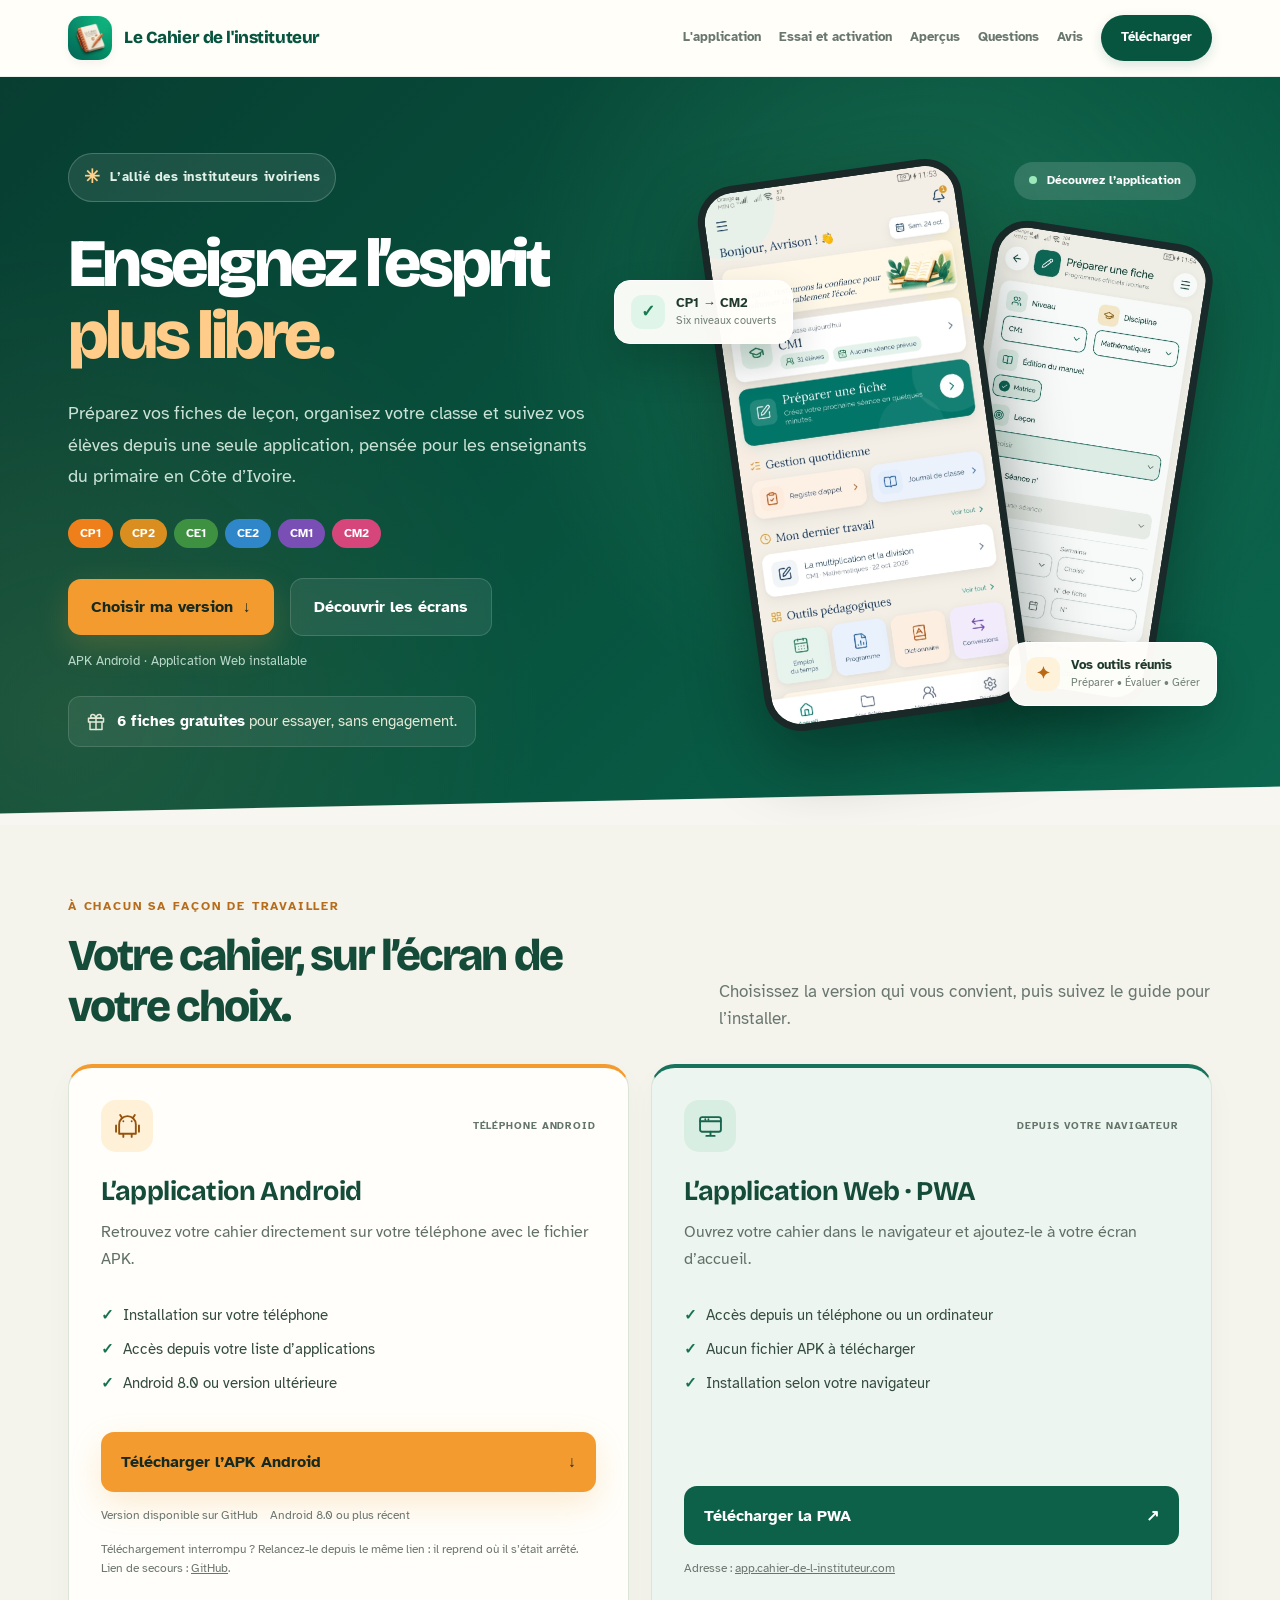
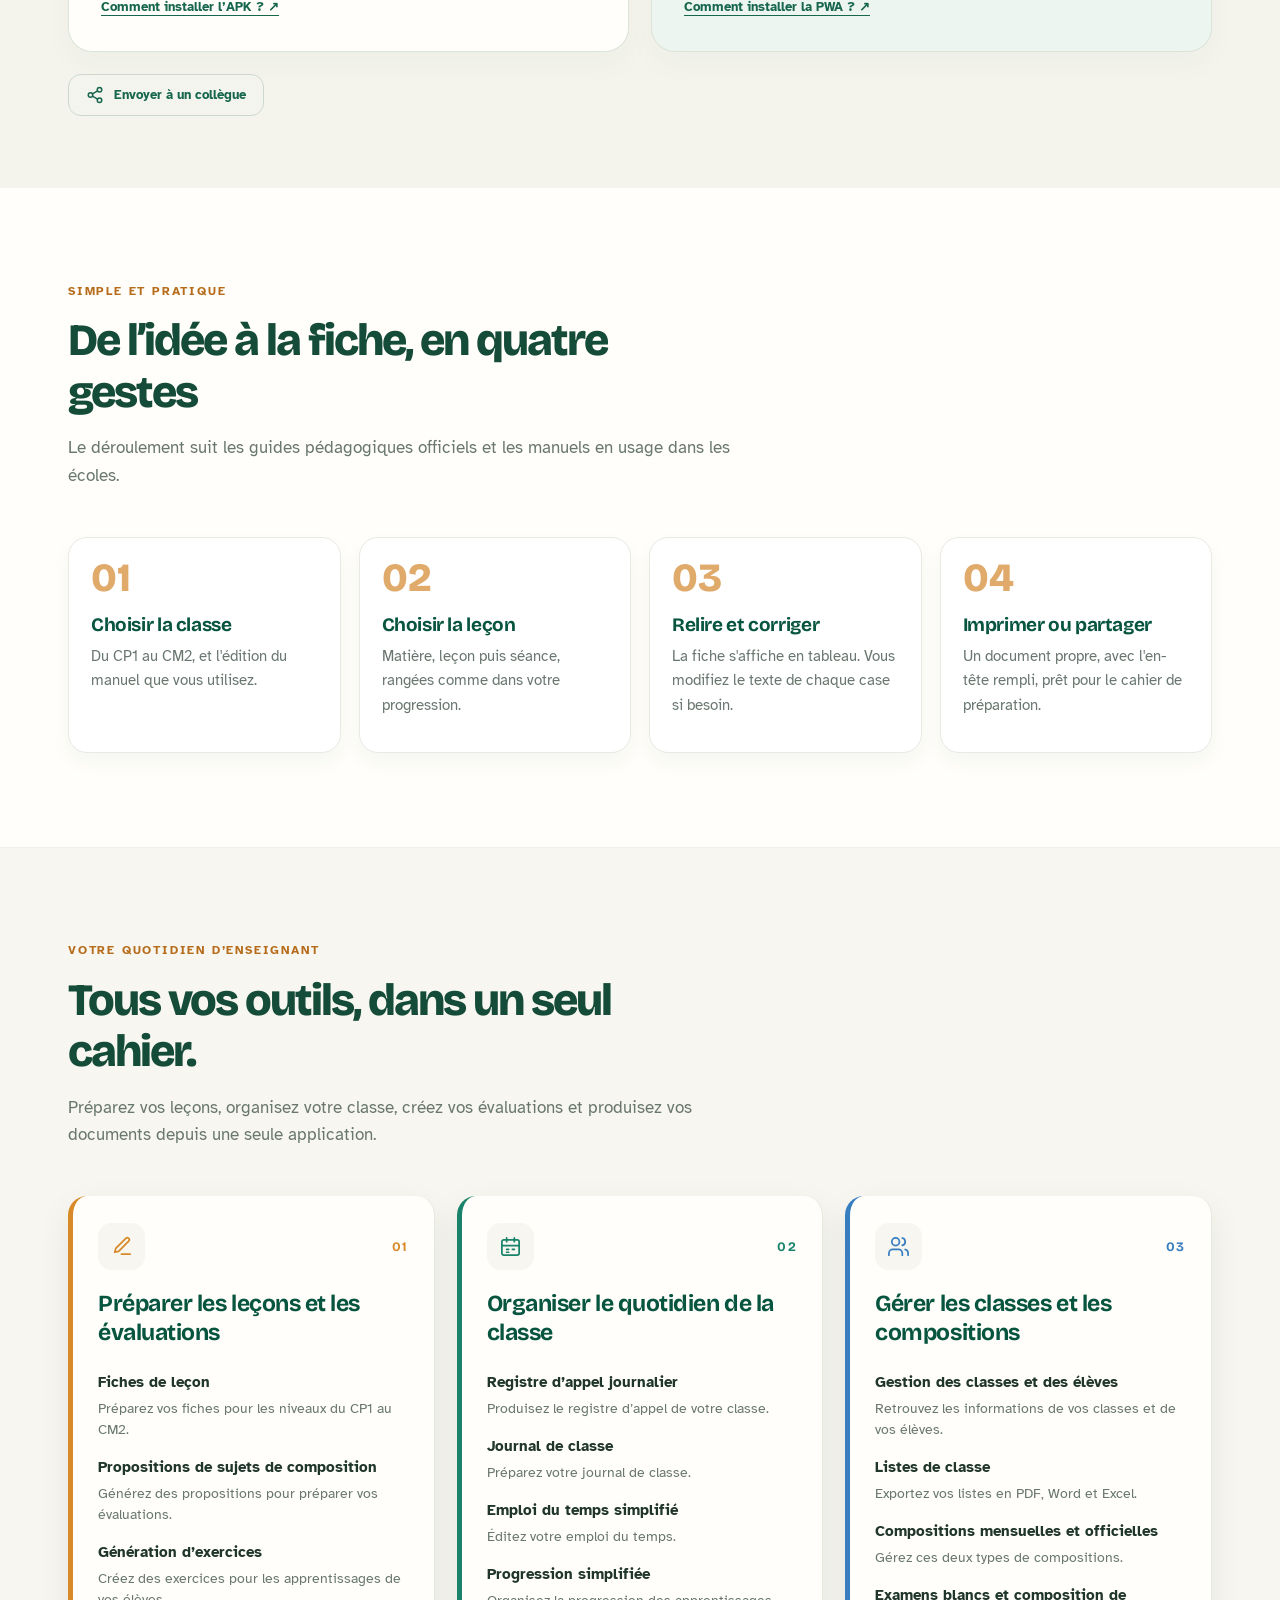
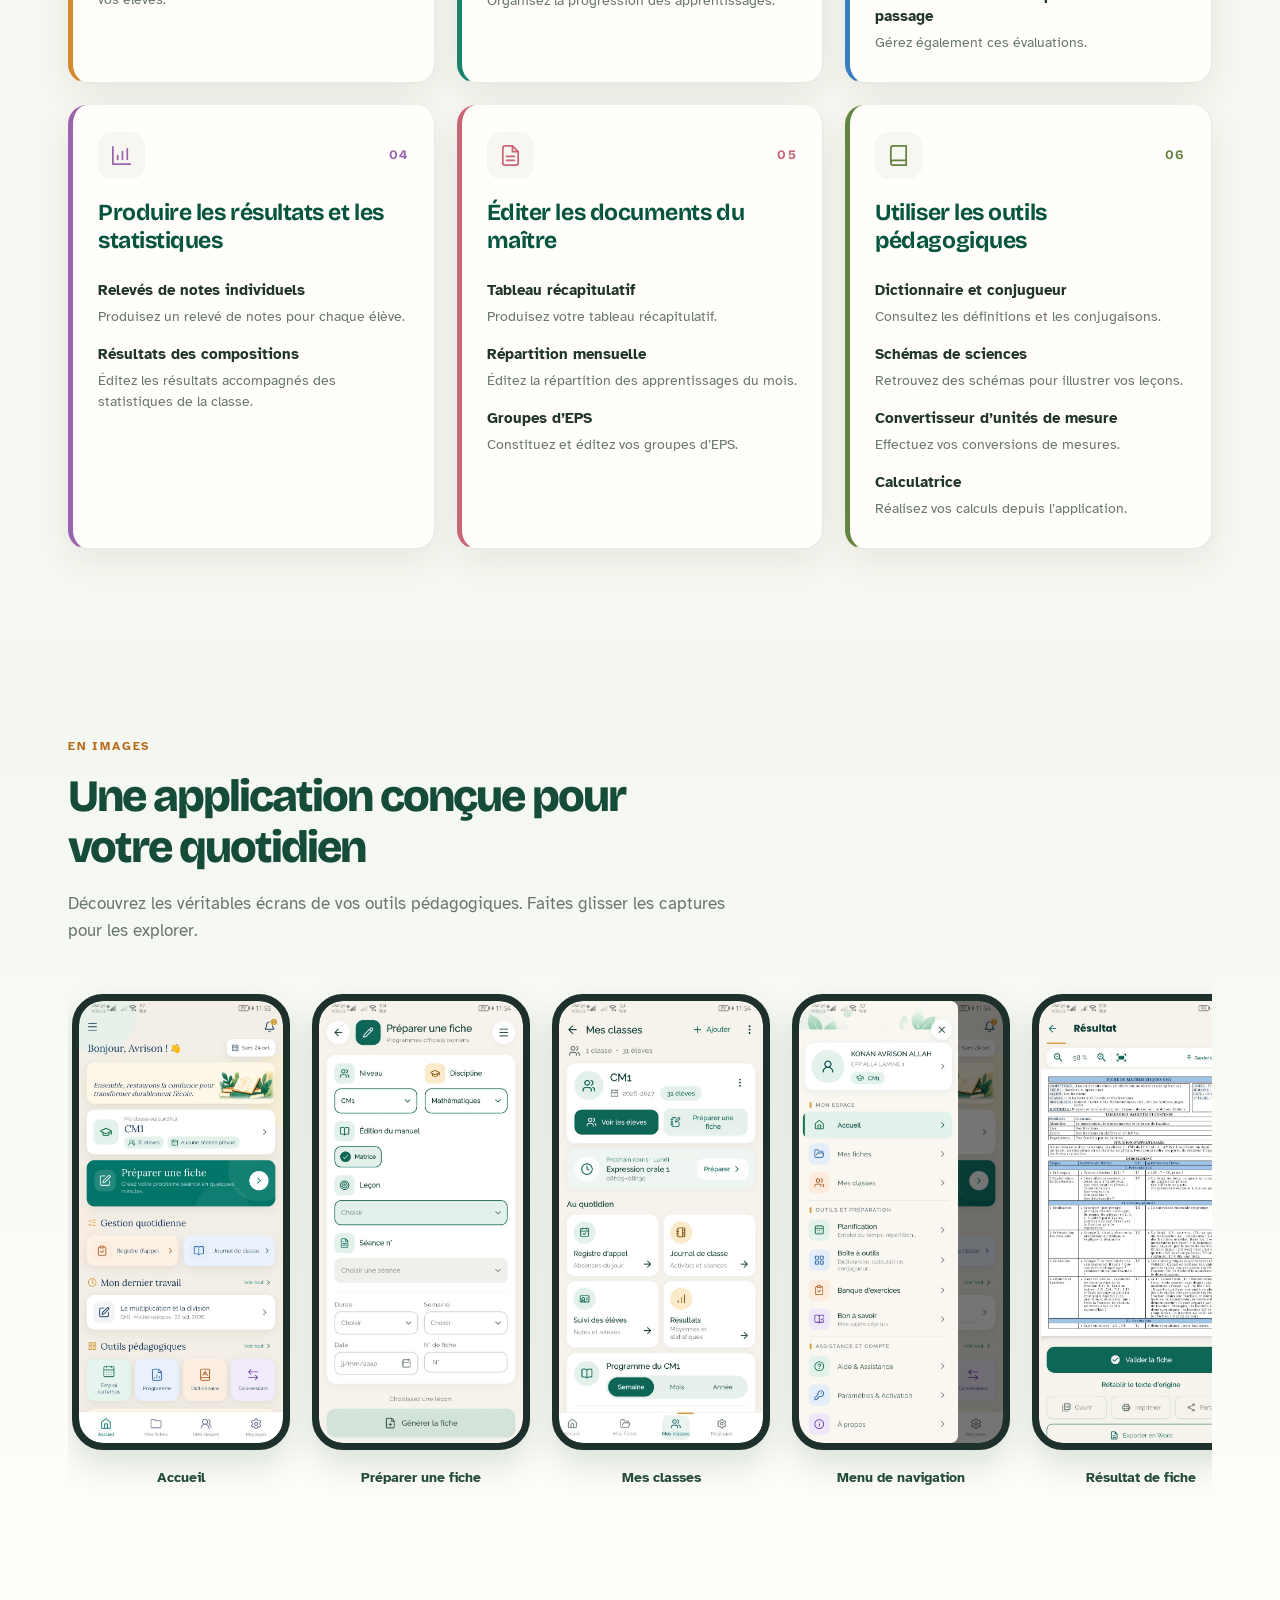
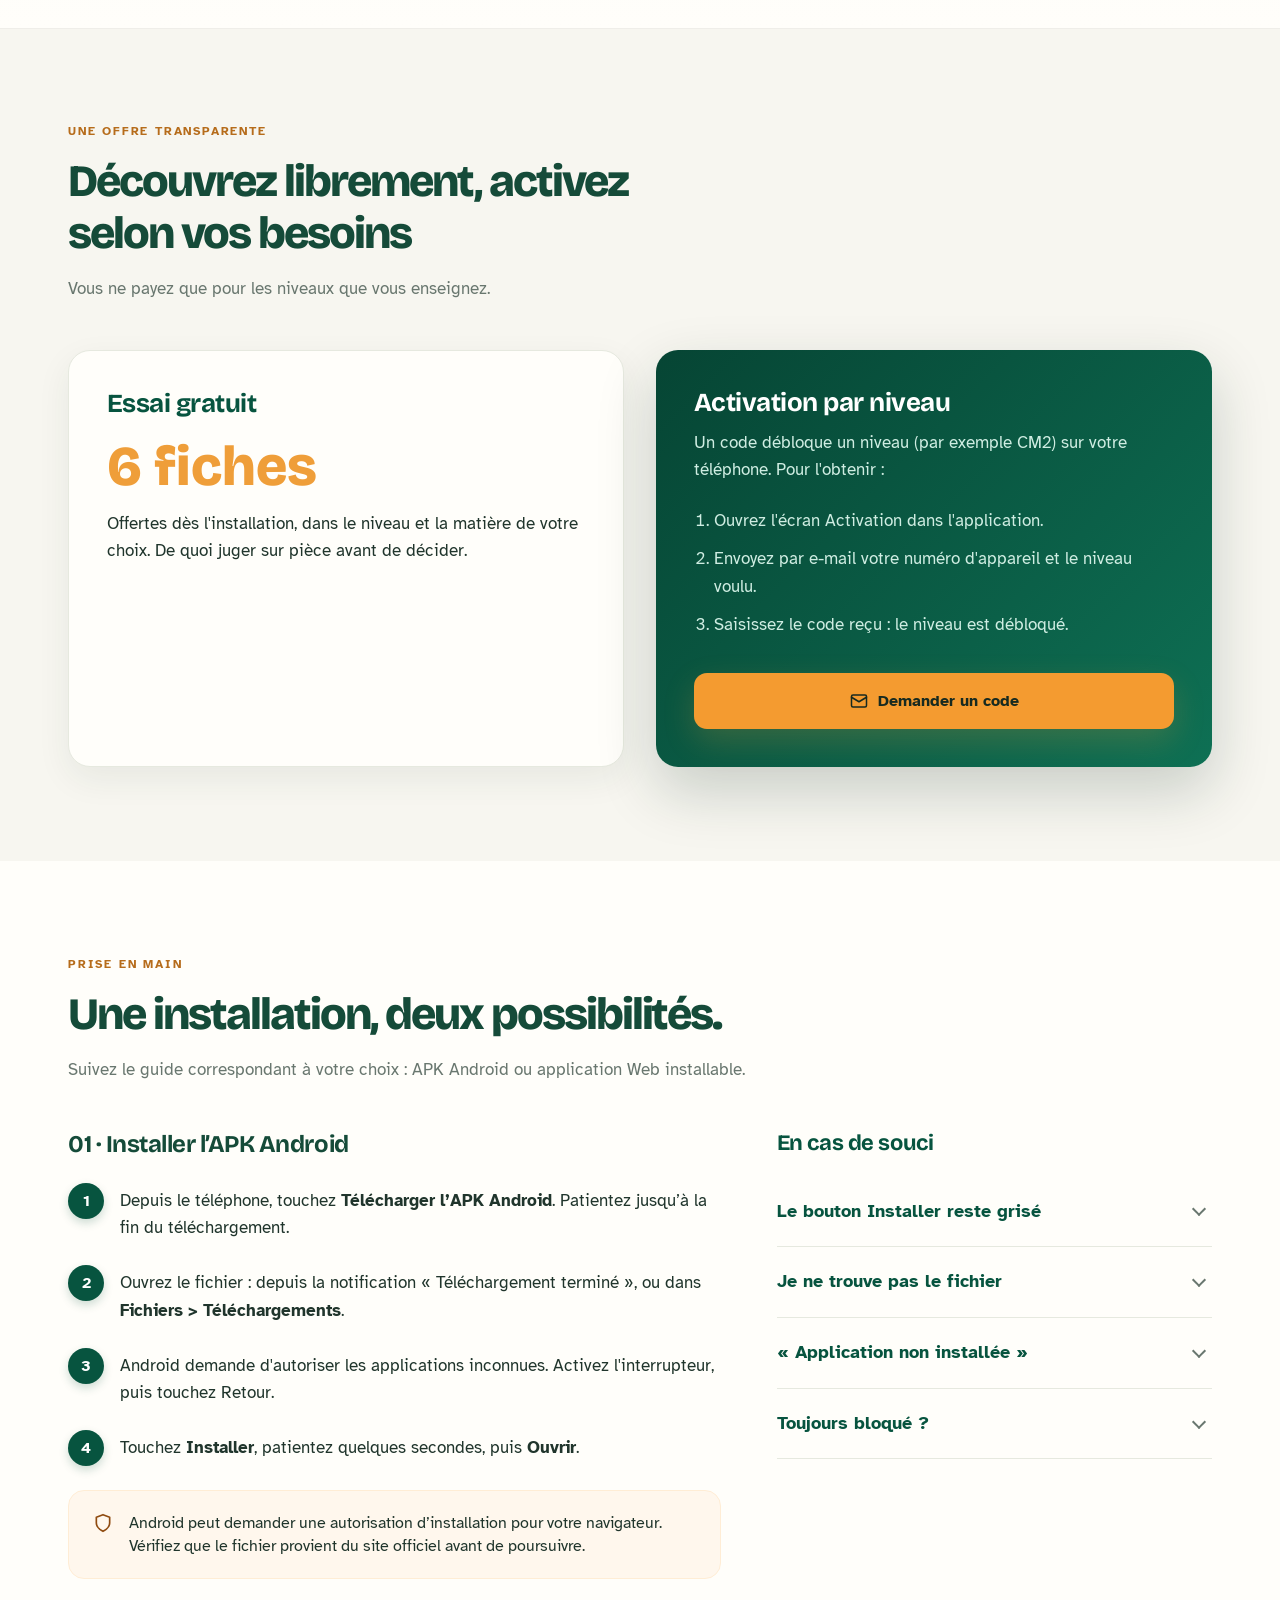
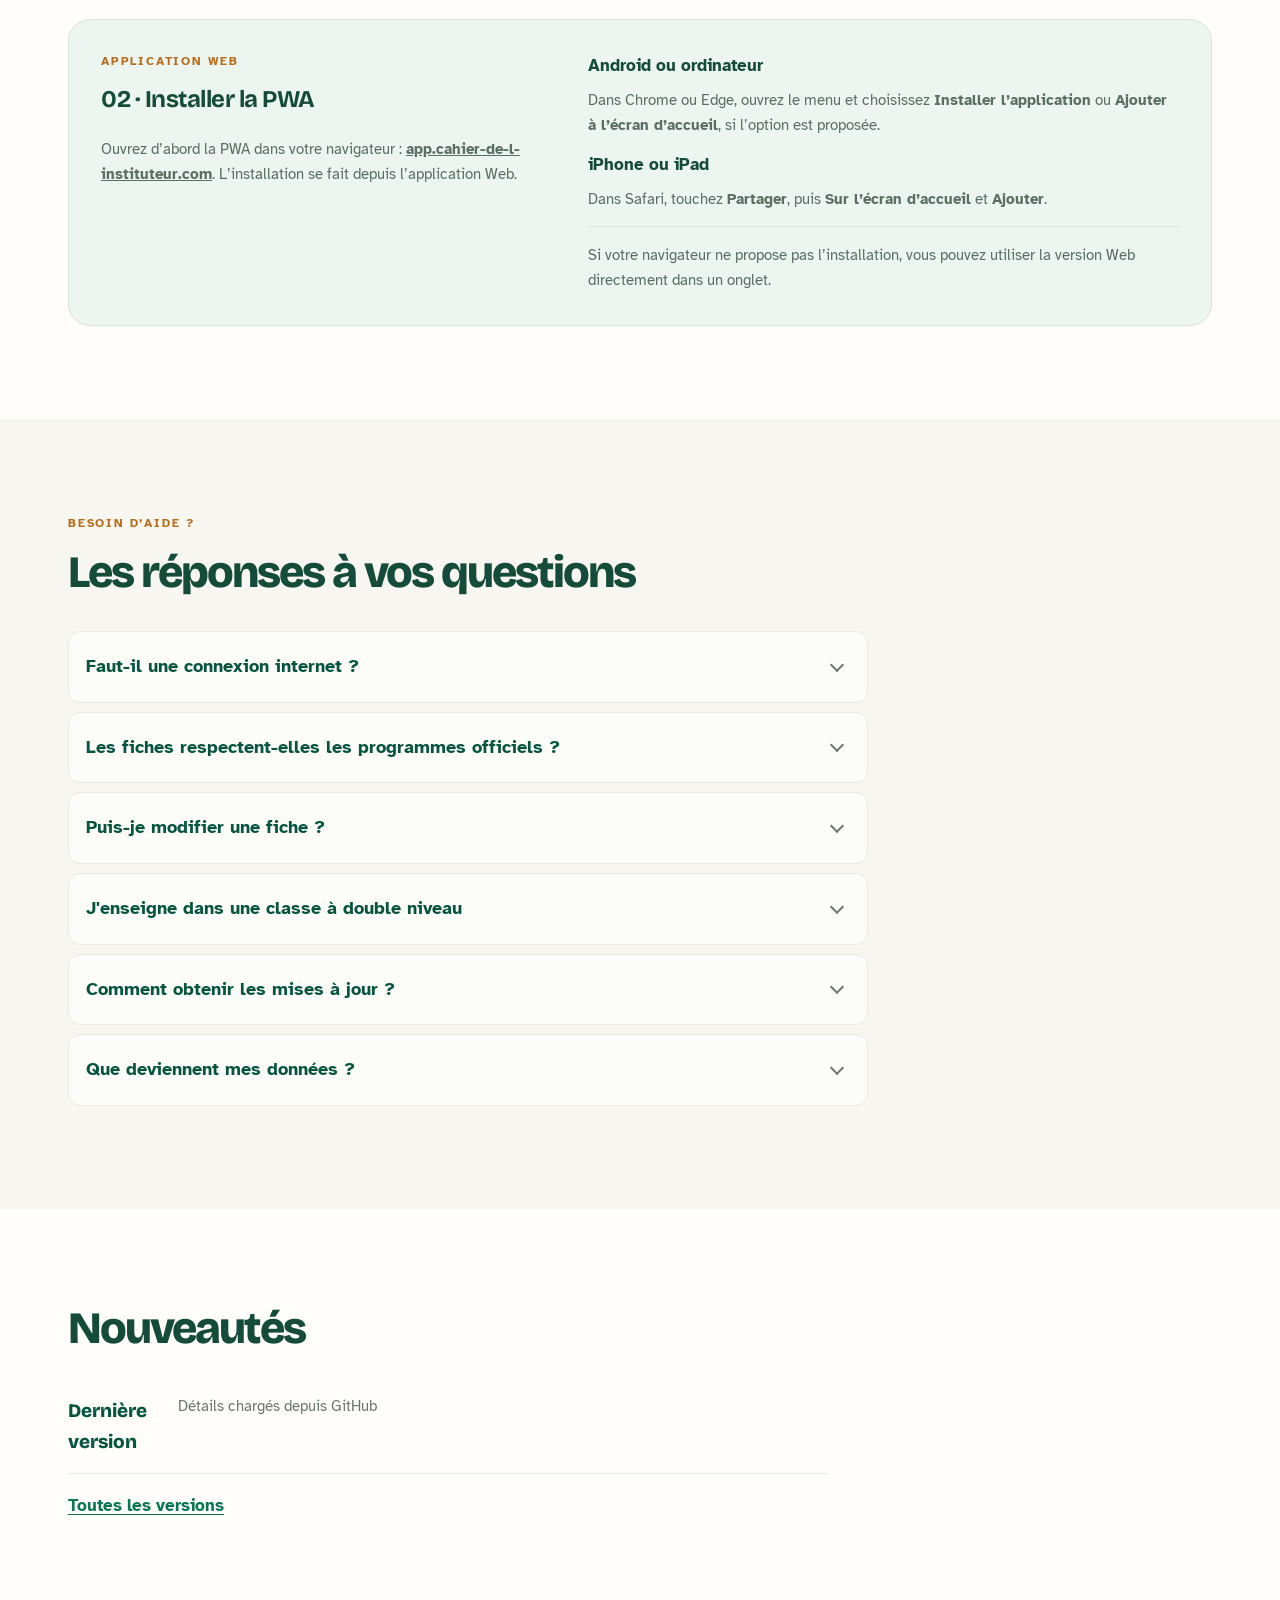
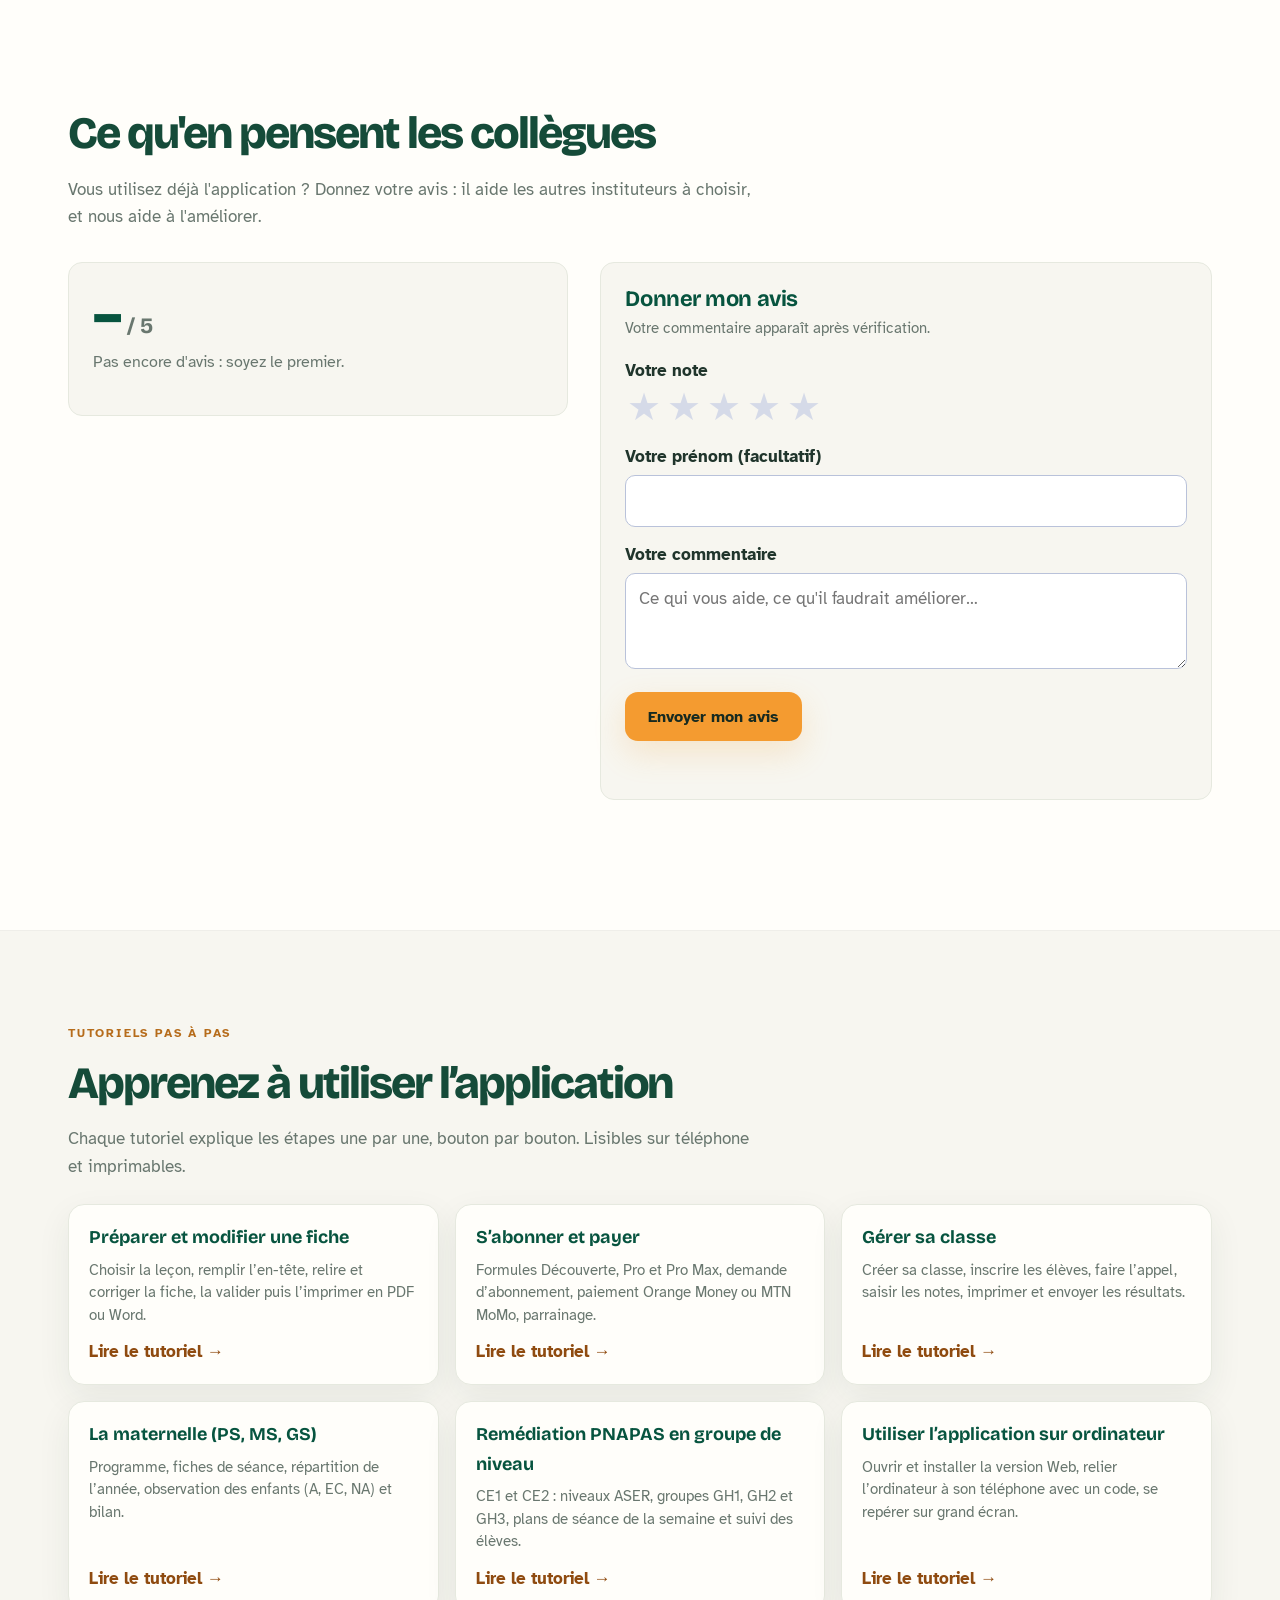
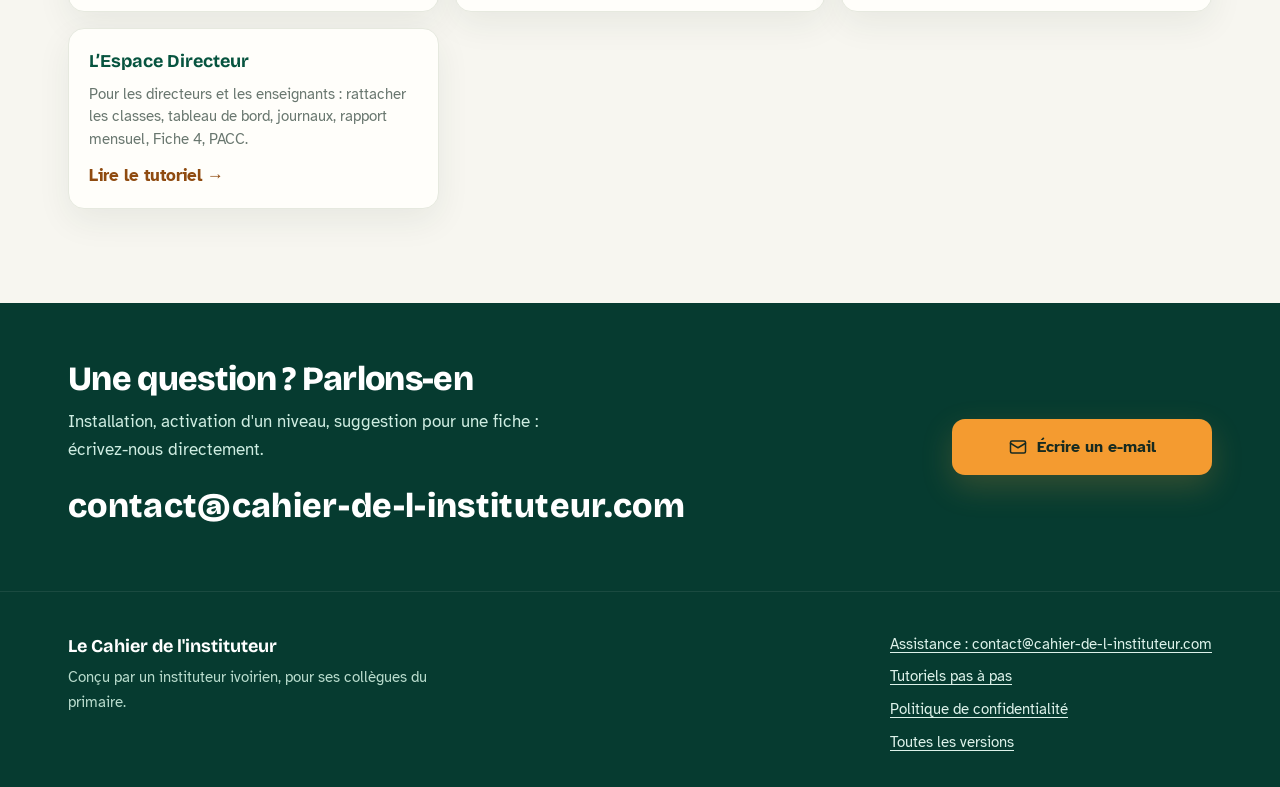
==== commit e2eeec98: "Aide : tutoriel « Utiliser l'application sur ordinateur » et sa carte sur la page de téléchargement " ====
--- a/index.html
+++ b/index.html
@@ -897,6 +897,11 @@
           <span>CE1 et CE2 : niveaux ASER, groupes GH1, GH2 et GH3, plans de séance de la semaine et suivi des élèves.</span>
           <em>Lire le tutoriel →</em>
         </a>
+        <a class="tutoriel" href="aide/sur-ordinateur/">
+          <b>Utiliser l’application sur ordinateur</b>
+          <span>Ouvrir et installer la version Web, relier l’ordinateur à son téléphone avec un code, se repérer sur grand écran.</span>
+          <em>Lire le tutoriel →</em>
+        </a>
         <a class="tutoriel" href="aide/espace-directeur/">
           <b>L’Espace Directeur</b>
           <span>Pour les directeurs et les enseignants : rattacher les classes, tableau de bord, journaux, rapport mensuel, Fiche 4, PACC.</span>
